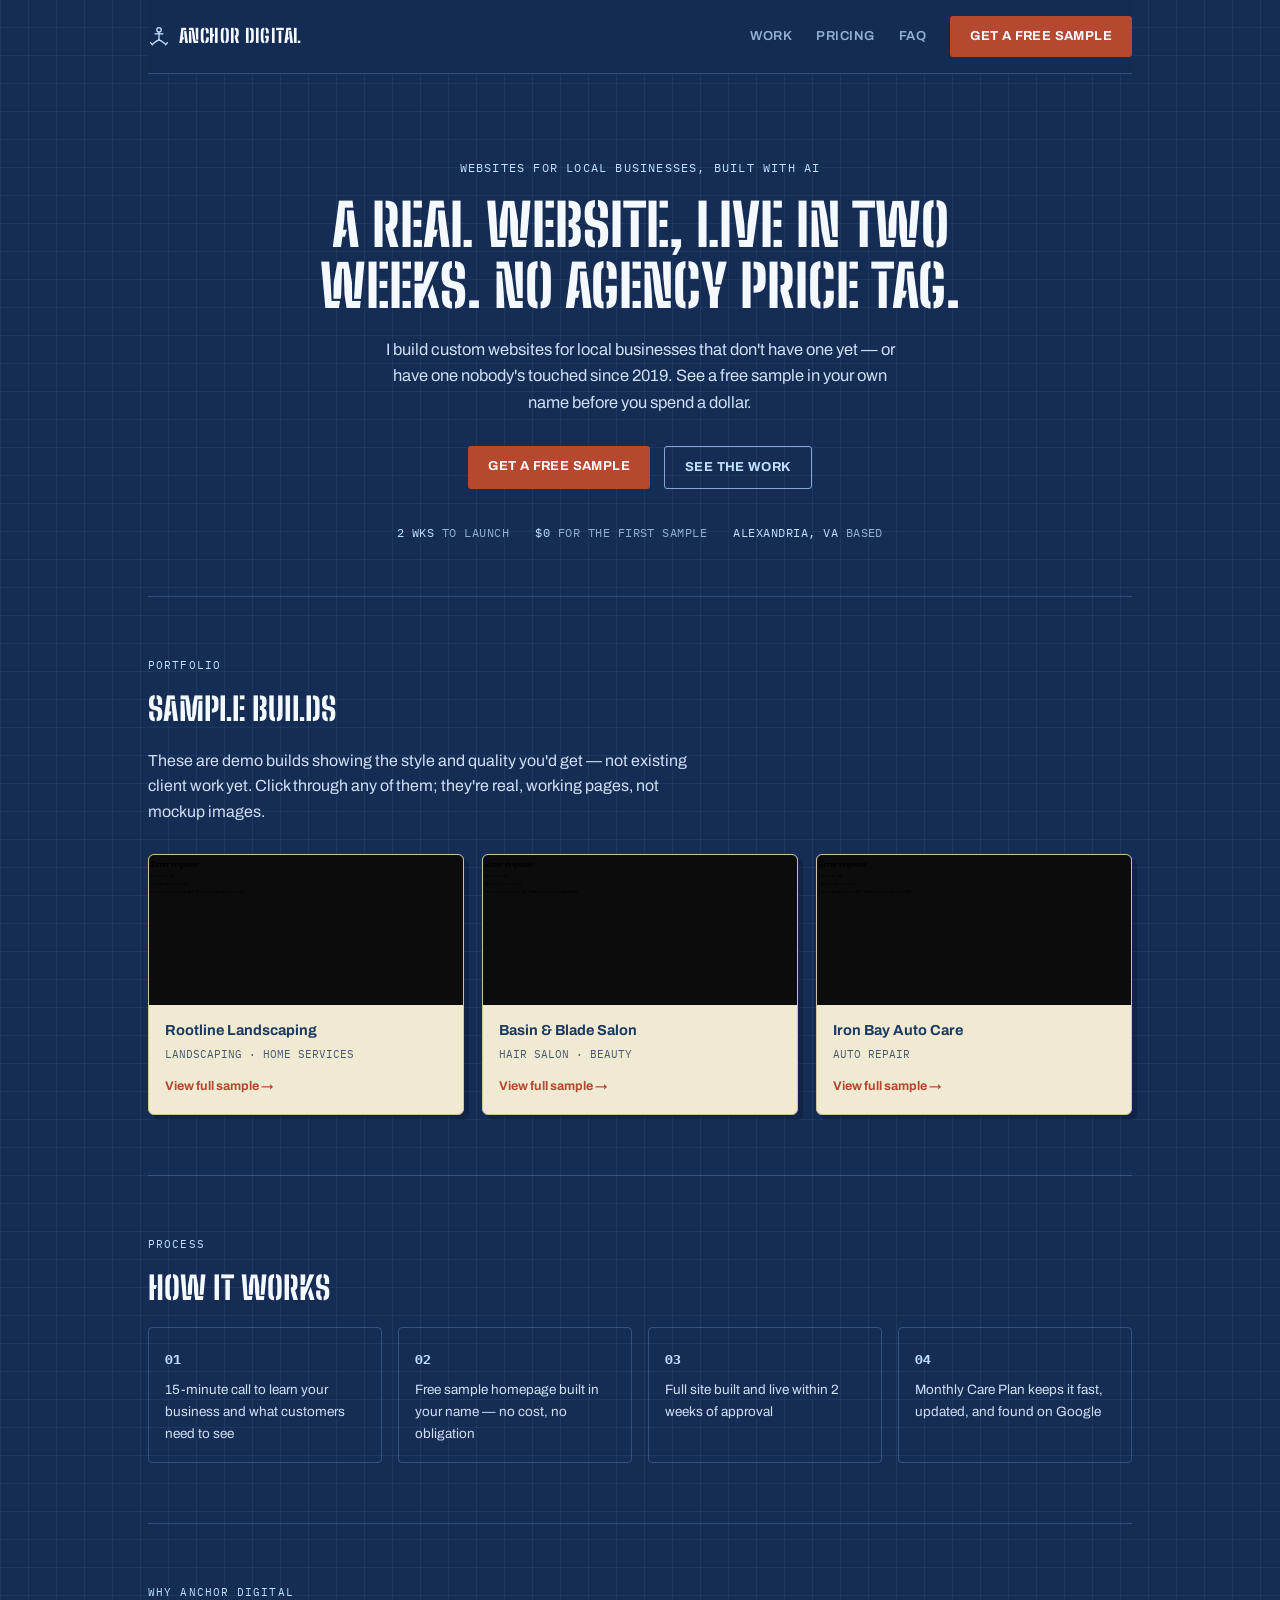
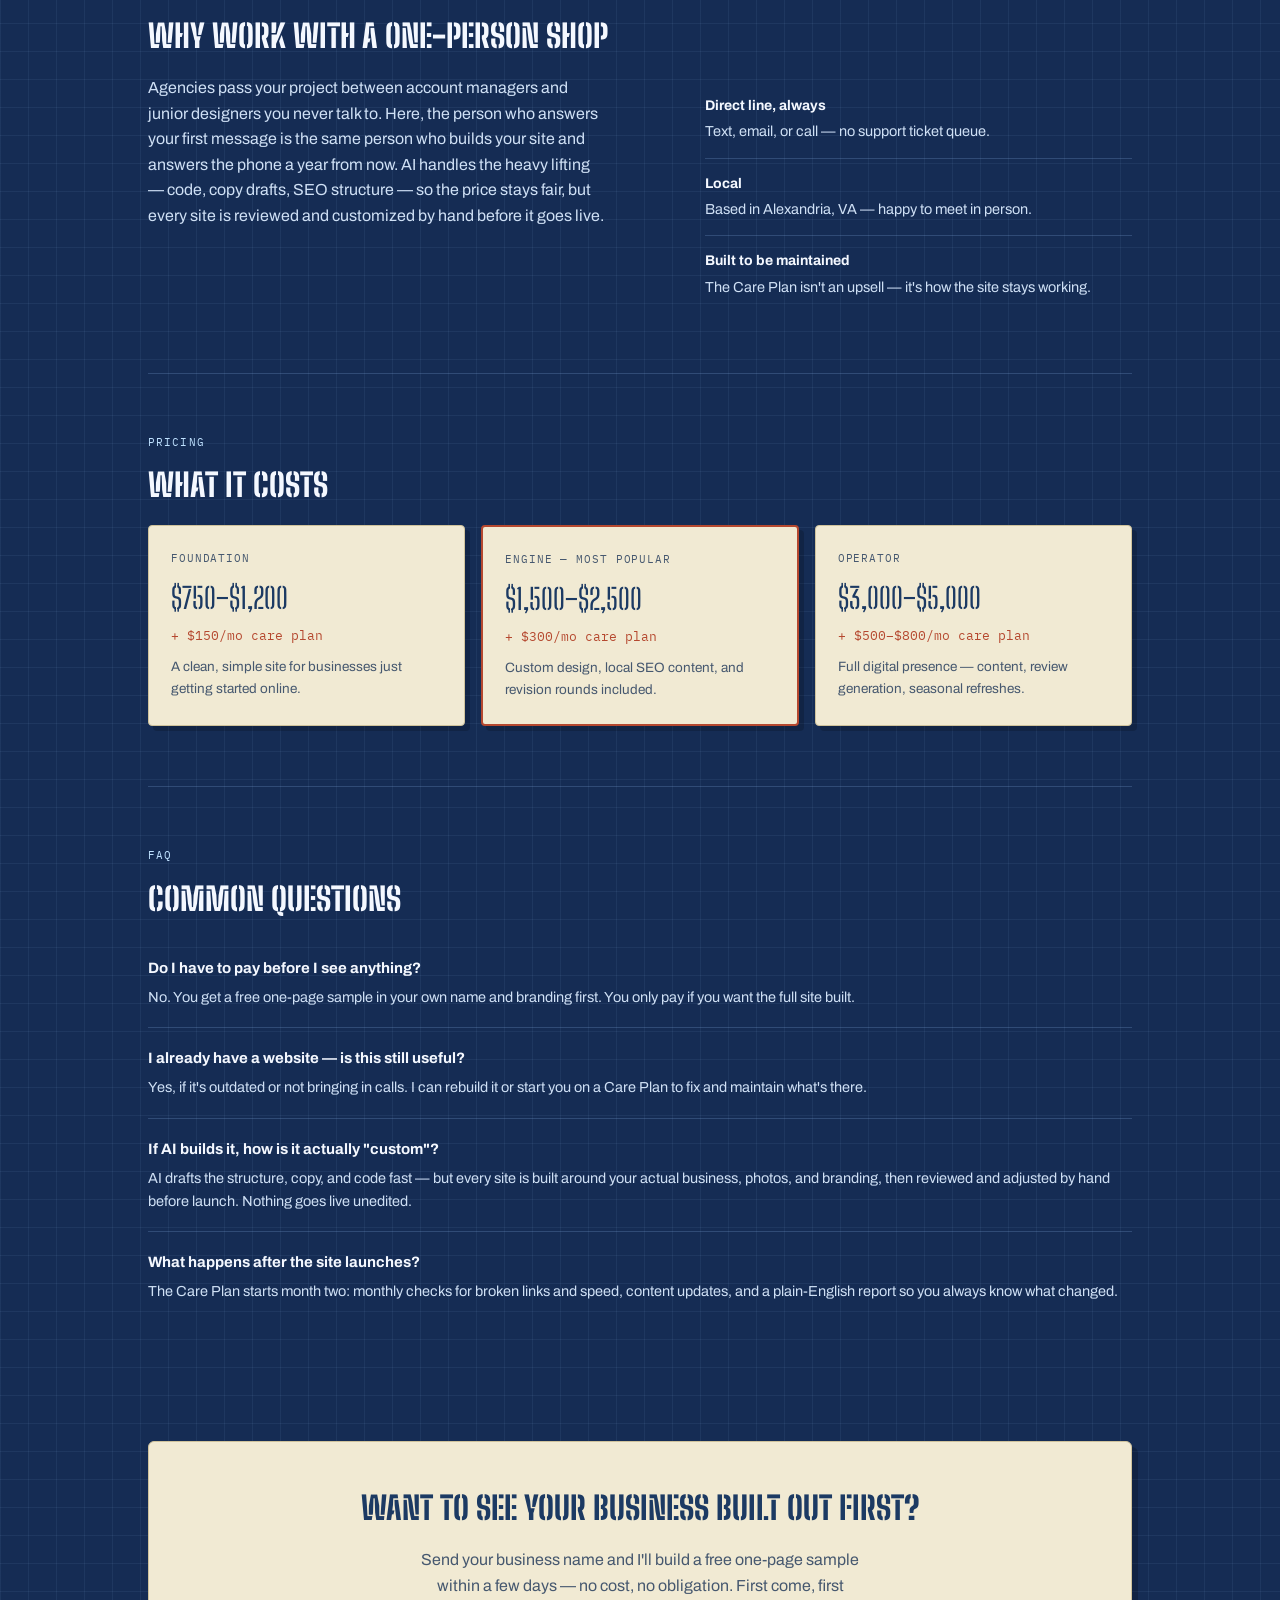
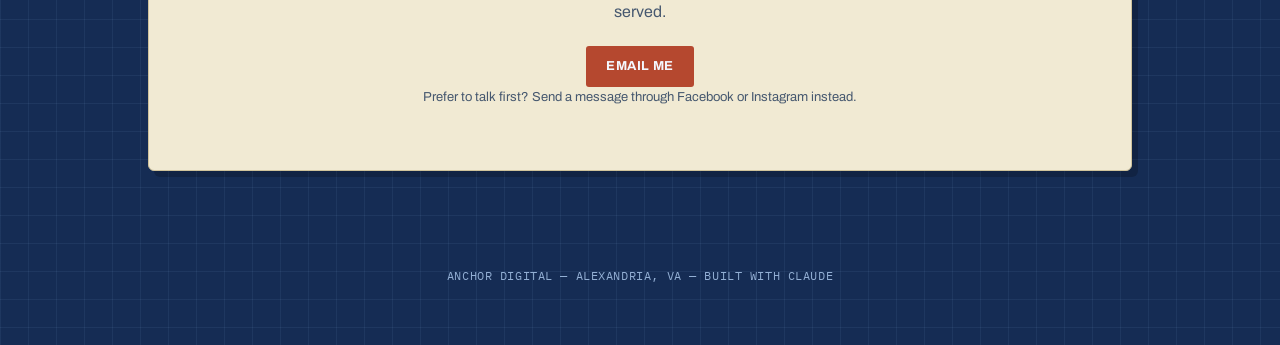
==== index.html @ a535dc64 "Add initial index.html for Anchor Digital website" ====
<!DOCTYPE html>
<html lang="en">
<head>
<meta charset="UTF-8">
<meta name="viewport" content="width=device-width, initial-scale=1.0">
<title>Anchor Digital — Websites for Local Businesses, Live in Two Weeks</title>
<meta name="description" content="Anchor Digital builds custom, AI-assisted websites for local businesses in Alexandria, VA — live in two weeks, backed by a monthly care plan. Free sample built before you spend a dollar.">
<meta property="og:title" content="Anchor Digital — Websites for Local Businesses">
<meta property="og:description" content="A real website, live in two weeks. Free sample built in your name before you spend a dollar.">
<meta property="og:type" content="website">
<link rel="icon" href="data:image/svg+xml,%3Csvg xmlns='http://www.w3.org/2000/svg' viewBox='0 0 100 100'%3E%3Crect width='100' height='100' fill='%23152C54'/%3E%3Ccircle cx='50' cy='22' r='10' fill='none' stroke='%23BFE1FF' stroke-width='6'/%3E%3Cline x1='30' y1='40' x2='70' y2='40' stroke='%23BFE1FF' stroke-width='6'/%3E%3Cline x1='50' y1='28' x2='50' y2='68' stroke='%23BFE1FF' stroke-width='6'/%3E%3Cpath d='M50,68 Q25,80 20,90 M20,90 L12,80' fill='none' stroke='%23BFE1FF' stroke-width='6' stroke-linecap='round'/%3E%3Cpath d='M50,68 Q75,80 80,90 M80,90 L88,80' fill='none' stroke='%23BFE1FF' stroke-width='6' stroke-linecap='round'/%3E%3C/svg%3E">
<link rel="preconnect" href="https://fonts.googleapis.com">
<link href="https://fonts.googleapis.com/css2?family=Archivo:wght@400;500;600;700;800&family=Big+Shoulders+Stencil:wght@700;800;900&family=IBM+Plex+Mono:wght@400;500;600&display=swap" rel="stylesheet">
<style>
  :root{
    --blue-deep:#152C54; --blue-mid:#1E3F72; --cyan-line:#7FA8D9; --cyan-bright:#BFE1FF;
    --ink-onblue:#CFE0F5; --ink-onblue-dim:#93AFD4;
    --paper:#F1EAD3; --paper-edge:#CFC29B; --ink:#1C3A63; --ink-dim:#46586F; --stamp:#B5482F;
  }
  *{margin:0;padding:0;box-sizing:border-box;}
  html{scroll-behavior:smooth;}
  body{
    background:var(--blue-deep);
    background-image:linear-gradient(0deg,rgba(127,168,217,.09) 1px,transparent 1px),linear-gradient(90deg,rgba(127,168,217,.09) 1px,transparent 1px);
    background-size:28px 28px;
    color:var(--ink-onblue); font-family:'Archivo',sans-serif; line-height:1.6; -webkit-font-smoothing:antialiased;
  }
  .wrap{max-width:1040px;margin:0 auto;padding:0 28px;}
  .mono{font-family:'IBM Plex Mono',monospace;}
  a{color:inherit;}
  :focus-visible{outline:2px solid var(--cyan-bright);outline-offset:3px;}
  @media (prefers-reduced-motion: reduce){*{animation:none !important;transition:none !important;}}

  [data-reveal]{opacity:0;transform:translateY(14px);transition:opacity .5s ease, transform .5s ease;}
  [data-reveal].is-visible{opacity:1;transform:translateY(0);}
  @media (prefers-reduced-motion: reduce){[data-reveal]{opacity:1;transform:none;}}

  header{
    position:sticky;top:0;z-index:10;
    background:rgba(21,44,84,0.92);backdrop-filter:blur(6px);
    border-bottom:1px solid rgba(127,168,217,.3);
  }
  .nav-row{display:flex;justify-content:space-between;align-items:center;padding:16px 0;}
  .brand{display:flex;align-items:center;gap:9px;}
  .brand svg{width:22px;height:22px;flex-shrink:0;}
  .logo{font-family:'Big Shoulders Stencil',sans-serif;font-weight:800;font-size:19px;text-transform:uppercase;letter-spacing:.02em;color:#F4F8FF;}
  nav{display:flex;align-items:center;}
  nav a{margin-left:24px;font-size:13px;font-weight:600;text-decoration:none;color:var(--ink-onblue-dim);text-transform:uppercase;letter-spacing:.04em;}
  .btn{
    background:var(--stamp);color:#F4F8FF;padding:10px 20px;border-radius:3px;font-weight:700;
    font-size:13px;text-decoration:none;display:inline-block;text-transform:uppercase;letter-spacing:.03em;
    border:none;cursor:pointer;
  }
  .btn.ghost{background:transparent;border:1px solid var(--cyan-line);color:var(--cyan-bright);}

  .hero{padding:84px 0 54px;text-align:center;}
  .eyebrow{font-family:'IBM Plex Mono',monospace;font-size:12px;letter-spacing:.1em;text-transform:uppercase;color:var(--cyan-bright);margin-bottom:18px;}
  h1{
    font-family:'Big Shoulders Stencil',sans-serif;font-weight:800;font-size:58px;line-height:1.05;
    text-transform:uppercase;color:#F4F8FF;max-width:760px;margin:0 auto;
  }
  .hero p{margin:20px auto 0;max-width:520px;font-size:16.5px;color:var(--ink-onblue);}
  .hero-ctas{margin-top:30px;display:flex;gap:14px;justify-content:center;flex-wrap:wrap;}
  .hero-trust{margin-top:34px;display:flex;gap:26px;justify-content:center;flex-wrap:wrap;font-family:'IBM Plex Mono',monospace;font-size:12px;color:var(--ink-onblue-dim);text-transform:uppercase;letter-spacing:.04em;}
  .hero-trust span{color:var(--cyan-bright);}

  section{padding:60px 0;border-top:1px solid rgba(127,168,217,.25);}
  .section-label{font-family:'IBM Plex Mono',monospace;font-size:11px;letter-spacing:.1em;text-transform:uppercase;color:var(--cyan-bright);margin-bottom:8px;}
  h2{font-family:'Big Shoulders Stencil',sans-serif;font-weight:800;font-size:32px;text-transform:uppercase;color:#F4F8FF;margin-bottom:14px;}
  .section-intro{max-width:560px;margin-bottom:30px;}

  /* PORTFOLIO — live iframe previews */
  .portfolio-grid{display:grid;grid-template-columns:repeat(3,1fr);gap:18px;}
  .port-card{
    background:var(--paper);border:1px solid var(--paper-edge);border-radius:6px;
    overflow:hidden;box-shadow:5px 5px 0 rgba(0,0,0,.18);
    transition:transform .15s ease;
  }
  .port-card:hover{transform:translate(-2px,-2px);}
  .port-frame{position:relative;height:150px;overflow:hidden;background:#0c0c0c;}
  .port-frame iframe{
    position:absolute;top:0;left:0;width:1280px;height:960px;
    border:none;transform:scale(.234);transform-origin:top left;
    pointer-events:none;
  }
  .port-info{padding:14px 16px 16px;}
  .port-info .name{font-weight:700;font-size:14.5px;color:var(--ink);}
  .port-info .type{font-family:'IBM Plex Mono',monospace;font-size:10.5px;color:var(--ink-dim);text-transform:uppercase;margin-top:3px;margin-bottom:10px;}
  .port-info .view-link{font-size:12.5px;font-weight:700;color:var(--stamp);text-decoration:none;display:inline-flex;align-items:center;gap:4px;}
  .port-info .view-link:hover{text-decoration:underline;}

  /* HOW IT WORKS */
  .workflow{margin:0;padding:0;list-style:none;display:grid;grid-template-columns:repeat(4,1fr);gap:16px;}
  .workflow li{border:1px solid rgba(127,168,217,.3);border-radius:4px;padding:18px 16px;}
  .step-tag{font-family:'IBM Plex Mono',monospace;color:var(--cyan-bright);font-weight:700;font-size:13px;}
  .workflow li p{margin-top:8px;font-size:13.5px;color:var(--ink-onblue);}

  /* WHY / TRUST */
  .why-grid{display:grid;grid-template-columns:1.1fr .9fr;gap:36px;align-items:start;}
  .why-grid p{max-width:460px;}
  .why-list{list-style:none;padding:0;margin-top:6px;}
  .why-list li{
    padding:14px 0;border-bottom:1px solid rgba(127,168,217,.25);font-size:14.5px;
  }
  .why-list li:last-child{border-bottom:none;}
  .why-list strong{display:block;color:#F4F8FF;margin-bottom:3px;font-size:14px;}

  /* PRICING */
  .pricing-grid{display:grid;grid-template-columns:repeat(3,1fr);gap:16px;}
  .price-card{background:var(--paper);color:var(--ink);border:1px solid var(--paper-edge);border-radius:4px;padding:24px 22px;box-shadow:5px 5px 0 rgba(0,0,0,.18);}
  .price-card.hi{border:2px solid var(--stamp);}
  .price-tier{font-family:'IBM Plex Mono',monospace;font-size:11px;letter-spacing:.08em;text-transform:uppercase;color:var(--ink-dim);margin-bottom:8px;}
  .price-amt{font-family:'Big Shoulders Stencil',sans-serif;font-size:29px;color:var(--ink);}
  .price-care{font-family:'IBM Plex Mono',monospace;font-size:13px;color:var(--stamp);margin-top:4px;}
  .price-card p{color:var(--ink-dim);font-size:13.5px;margin-top:10px;}

  /* FAQ */
  .faq-item{border-bottom:1px solid rgba(127,168,217,.25);padding:18px 0;}
  .faq-item:last-child{border-bottom:none;}
  .faq-q{font-weight:700;color:#F4F8FF;font-size:15px;margin-bottom:6px;}
  .faq-a{font-size:14.5px;color:var(--ink-onblue);}

  /* CONTACT */
  .contact-box{
    background:var(--paper);color:var(--ink);border:1px solid var(--paper-edge);border-radius:6px;
    padding:40px 36px;box-shadow:6px 6px 0 rgba(0,0,0,.2);text-align:center;
  }
  .contact-box h2{color:var(--ink);}
  .contact-box p{color:var(--ink-dim);max-width:440px;margin:0 auto 22px;}
  .contact-box .btn{background:var(--stamp);}
  .contact-alt{margin-top:14px;font-size:13px;}

  footer{padding:36px 0 60px;text-align:center;}
  footer p{font-size:11.5px;color:var(--ink-onblue-dim);font-family:'IBM Plex Mono',monospace;letter-spacing:.05em;}

  @media(max-width:800px){
    h1{font-size:38px;}
    .portfolio-grid,.pricing-grid,.why-grid{grid-template-columns:1fr;}
    .workflow{grid-template-columns:1fr 1fr;}
    nav a:not(.btn){display:none;}
    .port-frame{height:190px;}
    .port-frame iframe{transform:scale(.31);}
  }
</style>
</head>
<body>
<div class="wrap">
  <header>
    <div class="nav-row">
      <div class="brand">
        <svg viewBox="0 0 100 100" aria-hidden="true"><circle cx="50" cy="22" r="10" fill="none" stroke="#BFE1FF" stroke-width="6"/><line x1="30" y1="40" x2="70" y2="40" stroke="#BFE1FF" stroke-width="6"/><line x1="50" y1="28" x2="50" y2="68" stroke="#BFE1FF" stroke-width="6"/><path d="M50,68 Q25,80 20,90 M20,90 L12,80" fill="none" stroke="#BFE1FF" stroke-width="6" stroke-linecap="round"/><path d="M50,68 Q75,80 80,90 M80,90 L88,80" fill="none" stroke="#BFE1FF" stroke-width="6" stroke-linecap="round"/></svg>
        <div class="logo">Anchor Digital</div>
      </div>
      <nav>
        <a href="#work">Work</a>
        <a href="#pricing">Pricing</a>
        <a href="#faq">FAQ</a>
        <a href="#contact" class="btn">Get a Free Sample</a>
      </nav>
    </div>
  </header>

  <section class="hero" style="border-top:none;">
    <div class="eyebrow">Websites for local businesses, built with AI</div>
    <h1>A real website, live in two weeks. No agency price tag.</h1>
    <p>I build custom websites for local businesses that don't have one yet — or have one nobody's touched since 2019. See a free sample in your own name before you spend a dollar.</p>
    <div class="hero-ctas">
      <a href="#contact" class="btn">Get a Free Sample</a>
      <a href="#work" class="btn ghost">See the Work</a>
    </div>
    <div class="hero-trust">
      <div><span>2 wks</span> to launch</div>
      <div><span>$0</span> for the first sample</div>
      <div><span>Alexandria, VA</span> based</div>
    </div>
  </section>

  <section id="work" data-reveal>
    <div class="section-label">Portfolio</div>
    <h2>Sample builds</h2>
    <p class="section-intro">These are demo builds showing the style and quality you'd get — not existing client work yet. Click through any of them; they're real, working pages, not mockup images.</p>
    <div class="portfolio-grid">
      <div class="port-card">
        <div class="port-frame"><iframe src="samples/rootline-landscaping.html" title="Rootline Landscaping preview" tabindex="-1"></iframe></div>
        <div class="port-info">
          <div class="name">Rootline Landscaping</div>
          <div class="type">Landscaping · Home services</div>
          <a class="view-link" href="samples/rootline-landscaping.html">View full sample →</a>
        </div>
      </div>
      <div class="port-card">
        <div class="port-frame"><iframe src="samples/basin-and-blade-salon.html" title="Basin & Blade Salon preview" tabindex="-1"></iframe></div>
        <div class="port-info">
          <div class="name">Basin &amp; Blade Salon</div>
          <div class="type">Hair salon · Beauty</div>
          <a class="view-link" href="samples/basin-and-blade-salon.html">View full sample →</a>
        </div>
      </div>
      <div class="port-card">
        <div class="port-frame"><iframe src="samples/iron-bay-auto.html" title="Iron Bay Auto Care preview" tabindex="-1"></iframe></div>
        <div class="port-info">
          <div class="name">Iron Bay Auto Care</div>
          <div class="type">Auto repair</div>
          <a class="view-link" href="samples/iron-bay-auto.html">View full sample →</a>
        </div>
      </div>
    </div>
  </section>

  <section data-reveal>
    <div class="section-label">Process</div>
    <h2>How it works</h2>
    <ul class="workflow">
      <li><span class="step-tag">01</span><p>15-minute call to learn your business and what customers need to see</p></li>
      <li><span class="step-tag">02</span><p>Free sample homepage built in your name — no cost, no obligation</p></li>
      <li><span class="step-tag">03</span><p>Full site built and live within 2 weeks of approval</p></li>
      <li><span class="step-tag">04</span><p>Monthly Care Plan keeps it fast, updated, and found on Google</p></li>
    </ul>
  </section>

  <section data-reveal>
    <div class="section-label">Why Anchor Digital</div>
    <h2>Why work with a one-person shop</h2>
    <div class="why-grid">
      <p>Agencies pass your project between account managers and junior designers you never talk to. Here, the person who answers your first message is the same person who builds your site and answers the phone a year from now. AI handles the heavy lifting — code, copy drafts, SEO structure — so the price stays fair, but every site is reviewed and customized by hand before it goes live.</p>
      <ul class="why-list">
        <li><strong>Direct line, always</strong>Text, email, or call — no support ticket queue.</li>
        <li><strong>Local</strong>Based in Alexandria, VA — happy to meet in person.</li>
        <li><strong>Built to be maintained</strong>The Care Plan isn't an upsell — it's how the site stays working.</li>
      </ul>
    </div>
  </section>

  <section id="pricing" data-reveal>
    <div class="section-label">Pricing</div>
    <h2>What it costs</h2>
    <div class="pricing-grid">
      <div class="price-card">
        <div class="price-tier">Foundation</div>
        <div class="price-amt">$750–$1,200</div>
        <div class="price-care">+ $150/mo care plan</div>
        <p>A clean, simple site for businesses just getting started online.</p>
      </div>
      <div class="price-card hi">
        <div class="price-tier">Engine — most popular</div>
        <div class="price-amt">$1,500–$2,500</div>
        <div class="price-care">+ $300/mo care plan</div>
        <p>Custom design, local SEO content, and revision rounds included.</p>
      </div>
      <div class="price-card">
        <div class="price-tier">Operator</div>
        <div class="price-amt">$3,000–$5,000</div>
        <div class="price-care">+ $500–$800/mo care plan</div>
        <p>Full digital presence — content, review generation, seasonal refreshes.</p>
      </div>
    </div>
  </section>

  <section id="faq" data-reveal>
    <div class="section-label">FAQ</div>
    <h2>Common questions</h2>
    <div class="faq-item">
      <div class="faq-q">Do I have to pay before I see anything?</div>
      <div class="faq-a">No. You get a free one-page sample in your own name and branding first. You only pay if you want the full site built.</div>
    </div>
    <div class="faq-item">
      <div class="faq-q">I already have a website — is this still useful?</div>
      <div class="faq-a">Yes, if it's outdated or not bringing in calls. I can rebuild it or start you on a Care Plan to fix and maintain what's there.</div>
    </div>
    <div class="faq-item">
      <div class="faq-q">If AI builds it, how is it actually "custom"?</div>
      <div class="faq-a">AI drafts the structure, copy, and code fast — but every site is built around your actual business, photos, and branding, then reviewed and adjusted by hand before launch. Nothing goes live unedited.</div>
    </div>
    <div class="faq-item">
      <div class="faq-q">What happens after the site launches?</div>
      <div class="faq-a">The Care Plan starts month two: monthly checks for broken links and speed, content updates, and a plain-English report so you always know what changed.</div>
    </div>
  </section>

  <section id="contact" style="border-top:none;" data-reveal>
    <div class="contact-box">
      <h2>Want to see your business built out first?</h2>
      <p>Send your business name and I'll build a free one-page sample within a few days — no cost, no obligation. First come, first served.</p>
      <a href="mailto:davidalancole@outlook.com?subject=Free%20Sample%20Request%20-%20Anchor%20Digital" class="btn">Email Me</a>
      <p class="contact-alt">Prefer to talk first? Send a message through Facebook or Instagram instead.</p>
    </div>
  </section>

  <footer>
    <p>ANCHOR DIGITAL — ALEXANDRIA, VA — BUILT WITH CLAUDE</p>
  </footer>
</div>

<script>
  if (!window.matchMedia('(prefers-reduced-motion: reduce)').matches && 'IntersectionObserver' in window) {
    var els = document.querySelectorAll('[data-reveal]');
    var obs = new IntersectionObserver(function(entries){
      entries.forEach(function(entry){
        if (entry.isIntersecting) {
          entry.target.classList.add('is-visible');
          obs.unobserve(entry.target);
        }
      });
    }, {threshold: 0.12});
    els.forEach(function(el){ obs.observe(el); });
  } else {
    document.querySelectorAll('[data-reveal]').forEach(function(el){ el.classList.add('is-visible'); });
  }
</script>
</body>
</html>
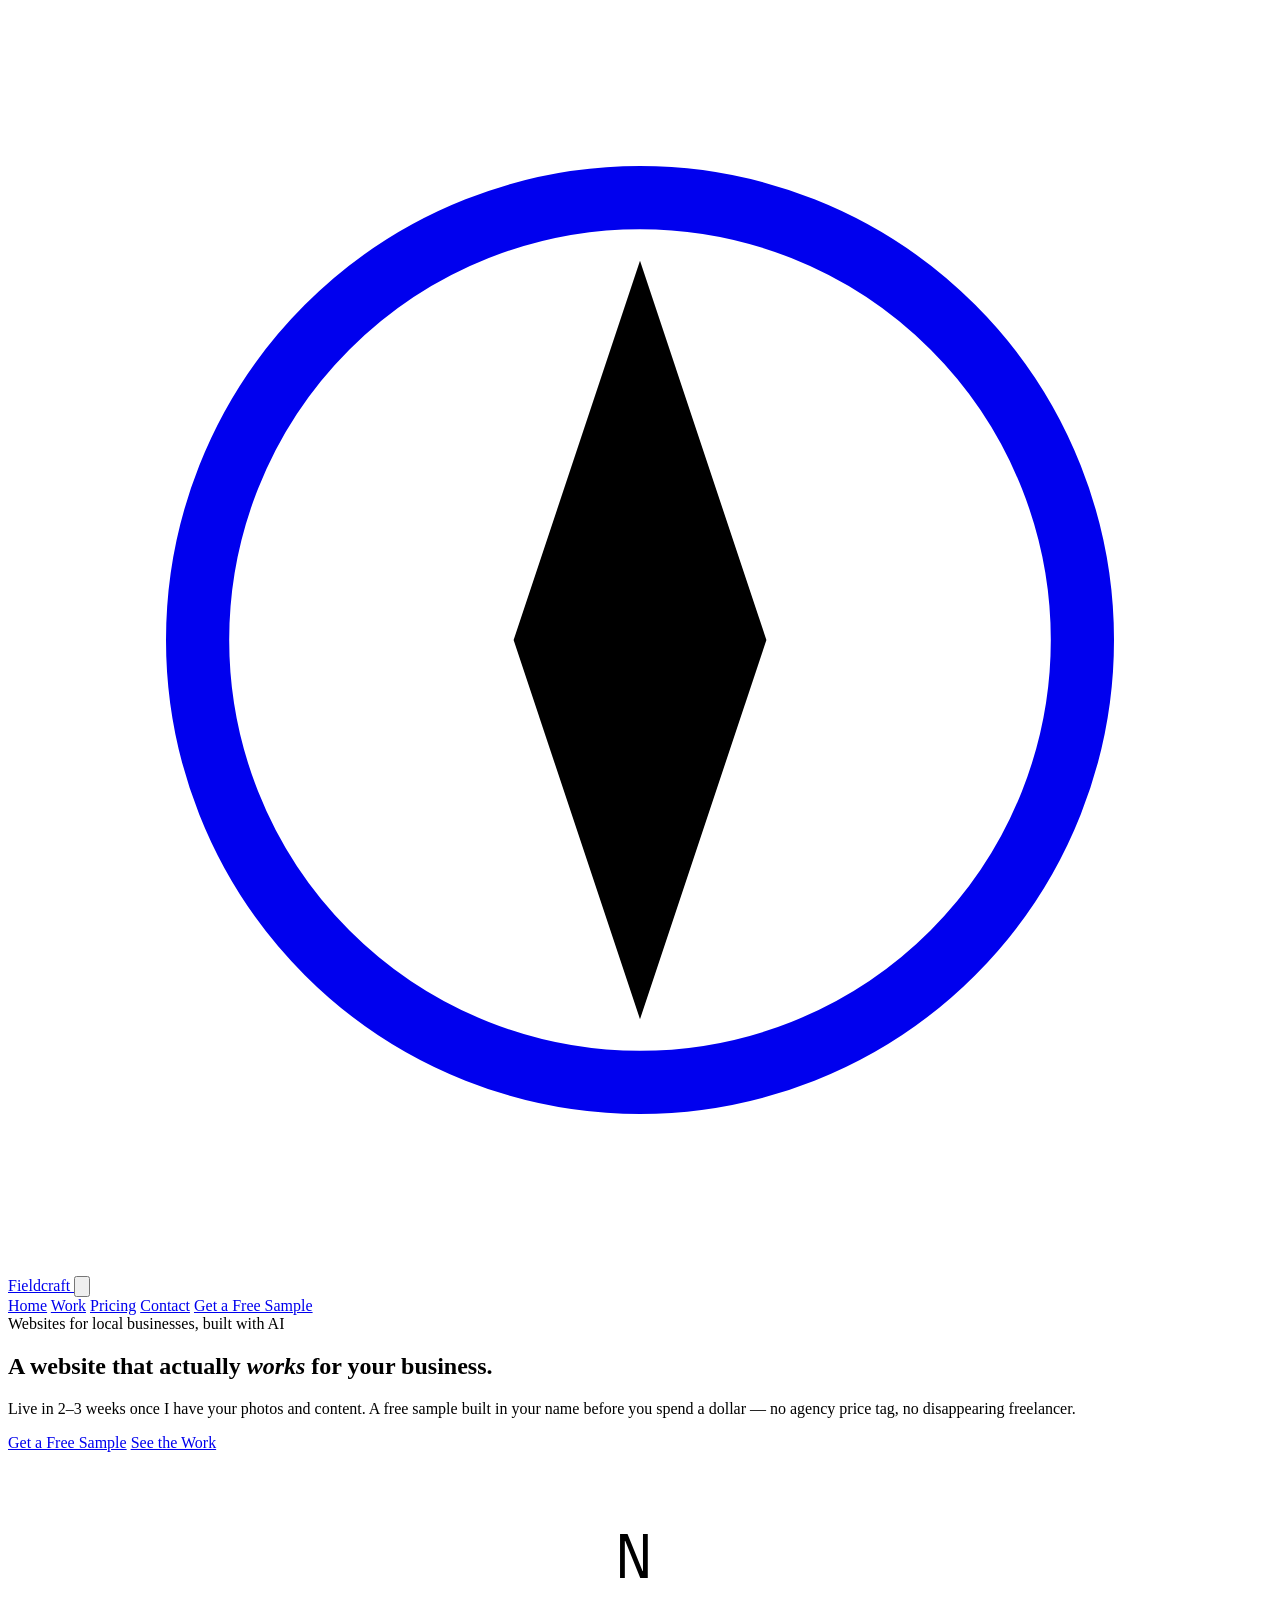
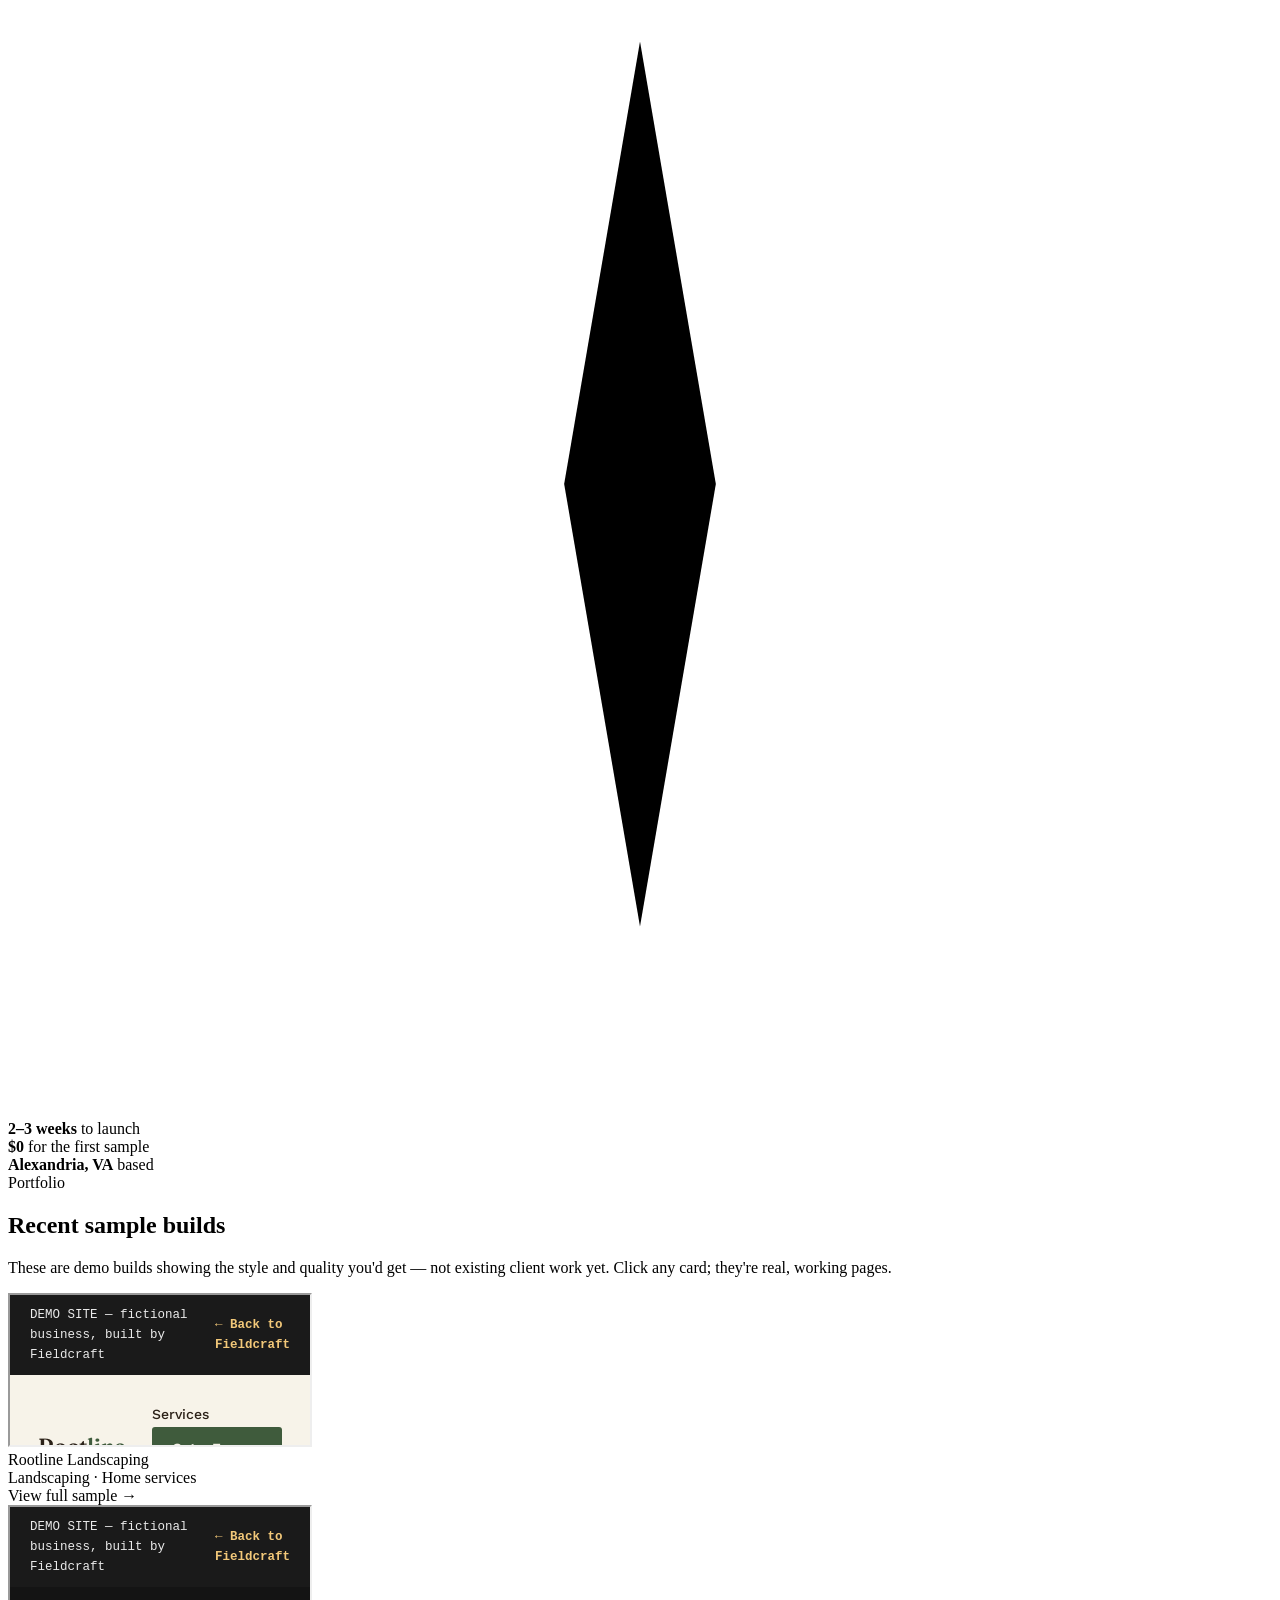
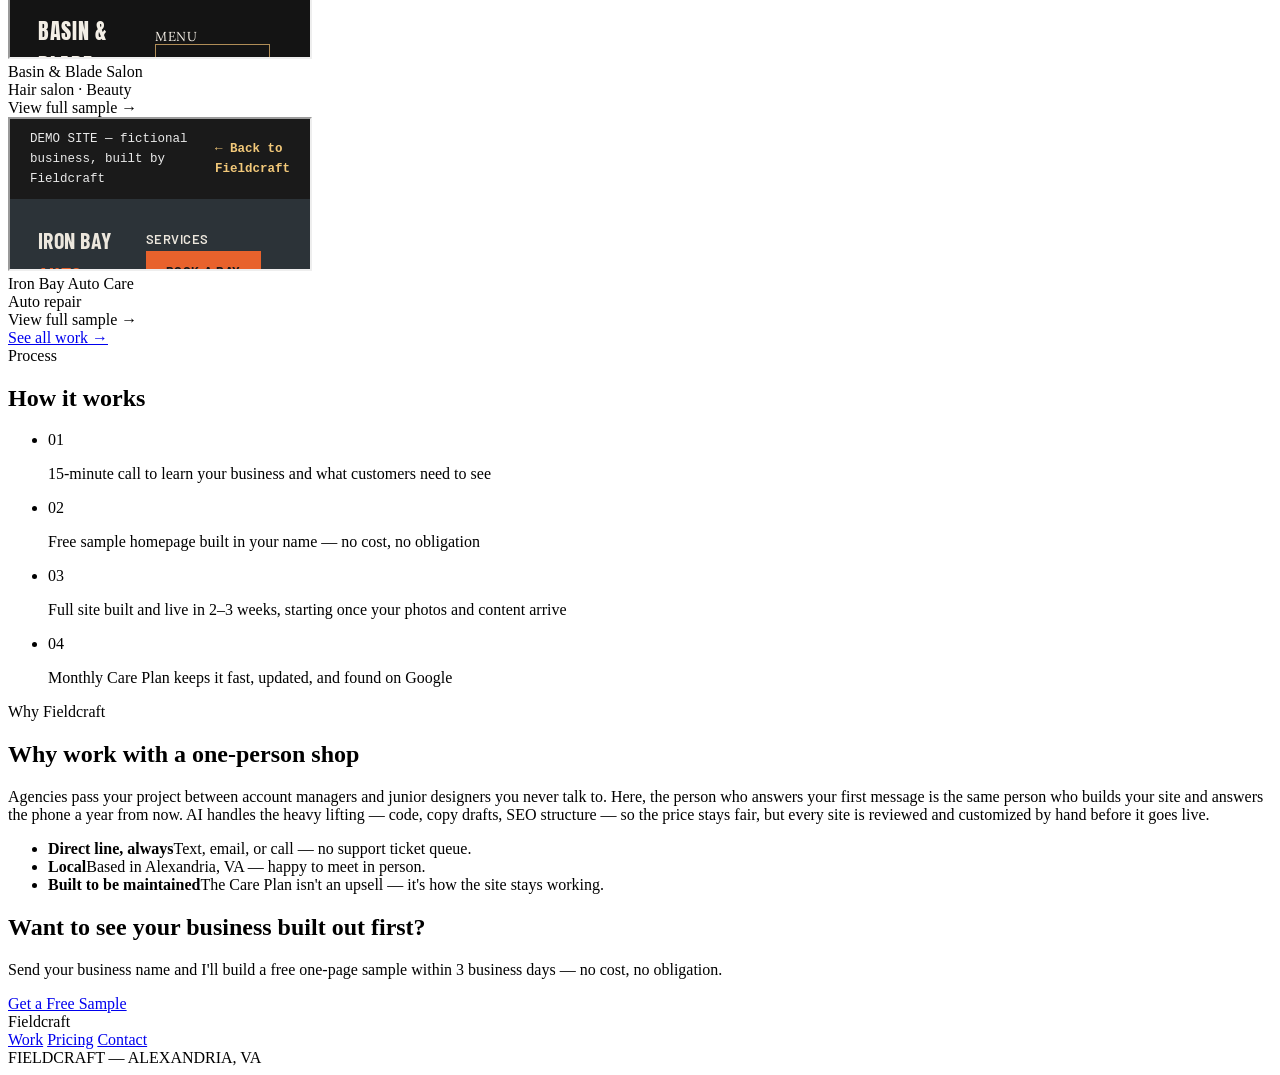
==== commit 79903952: "Add files via upload" ====
--- a/index.html
+++ b/index.html
@@ -3,309 +3,152 @@
 <head>
 <meta charset="UTF-8">
 <meta name="viewport" content="width=device-width, initial-scale=1.0">
-<title>Anchor Digital — Websites for Local Businesses, Live in Two Weeks</title>
-<meta name="description" content="Anchor Digital builds custom, AI-assisted websites for local businesses in Alexandria, VA — live in two weeks, backed by a monthly care plan. Free sample built before you spend a dollar.">
-<meta property="og:title" content="Anchor Digital — Websites for Local Businesses">
-<meta property="og:description" content="A real website, live in two weeks. Free sample built in your name before you spend a dollar.">
+<title>Fieldcraft — Websites for Local Businesses, Built with AI</title>
+<meta name="description" content="Fieldcraft builds custom, AI-assisted websites for local businesses in Alexandria, VA — live in 2–3 weeks, backed by a monthly care plan. Free sample built before you spend a dollar.">
+<meta property="og:title" content="Fieldcraft — Websites for Local Businesses">
+<meta property="og:description" content="A real website, live in 2–3 weeks. Free sample built in your name before you spend a dollar.">
 <meta property="og:type" content="website">
-<link rel="icon" href="data:image/svg+xml,%3Csvg xmlns='http://www.w3.org/2000/svg' viewBox='0 0 100 100'%3E%3Crect width='100' height='100' fill='%23152C54'/%3E%3Ccircle cx='50' cy='22' r='10' fill='none' stroke='%23BFE1FF' stroke-width='6'/%3E%3Cline x1='30' y1='40' x2='70' y2='40' stroke='%23BFE1FF' stroke-width='6'/%3E%3Cline x1='50' y1='28' x2='50' y2='68' stroke='%23BFE1FF' stroke-width='6'/%3E%3Cpath d='M50,68 Q25,80 20,90 M20,90 L12,80' fill='none' stroke='%23BFE1FF' stroke-width='6' stroke-linecap='round'/%3E%3Cpath d='M50,68 Q75,80 80,90 M80,90 L88,80' fill='none' stroke='%23BFE1FF' stroke-width='6' stroke-linecap='round'/%3E%3C/svg%3E">
+<meta property="og:image" content="og-image.png">
+<link rel="icon" href="data:image/svg+xml,%3Csvg xmlns='http://www.w3.org/2000/svg' viewBox='0 0 40 40'%3E%3Crect width='40' height='40' fill='%2320261C'/%3E%3Ccircle cx='20' cy='20' r='14' fill='none' stroke='%23F7F3E7' stroke-width='2'/%3E%3Cpath d='M20 8 L24 20 L20 32 L16 20 Z' fill='%23A5672E'/%3E%3C/svg%3E">
 <link rel="preconnect" href="https://fonts.googleapis.com">
-<link href="https://fonts.googleapis.com/css2?family=Archivo:wght@400;500;600;700;800&family=Big+Shoulders+Stencil:wght@700;800;900&family=IBM+Plex+Mono:wght@400;500;600&display=swap" rel="stylesheet">
-<style>
-  :root{
-    --blue-deep:#152C54; --blue-mid:#1E3F72; --cyan-line:#7FA8D9; --cyan-bright:#BFE1FF;
-    --ink-onblue:#CFE0F5; --ink-onblue-dim:#93AFD4;
-    --paper:#F1EAD3; --paper-edge:#CFC29B; --ink:#1C3A63; --ink-dim:#46586F; --stamp:#B5482F;
-  }
-  *{margin:0;padding:0;box-sizing:border-box;}
-  html{scroll-behavior:smooth;}
-  body{
-    background:var(--blue-deep);
-    background-image:linear-gradient(0deg,rgba(127,168,217,.09) 1px,transparent 1px),linear-gradient(90deg,rgba(127,168,217,.09) 1px,transparent 1px);
-    background-size:28px 28px;
-    color:var(--ink-onblue); font-family:'Archivo',sans-serif; line-height:1.6; -webkit-font-smoothing:antialiased;
-  }
-  .wrap{max-width:1040px;margin:0 auto;padding:0 28px;}
-  .mono{font-family:'IBM Plex Mono',monospace;}
-  a{color:inherit;}
-  :focus-visible{outline:2px solid var(--cyan-bright);outline-offset:3px;}
-  @media (prefers-reduced-motion: reduce){*{animation:none !important;transition:none !important;}}
-
-  [data-reveal]{opacity:0;transform:translateY(14px);transition:opacity .5s ease, transform .5s ease;}
-  [data-reveal].is-visible{opacity:1;transform:translateY(0);}
-  @media (prefers-reduced-motion: reduce){[data-reveal]{opacity:1;transform:none;}}
-
-  header{
-    position:sticky;top:0;z-index:10;
-    background:rgba(21,44,84,0.92);backdrop-filter:blur(6px);
-    border-bottom:1px solid rgba(127,168,217,.3);
-  }
-  .nav-row{display:flex;justify-content:space-between;align-items:center;padding:16px 0;}
-  .brand{display:flex;align-items:center;gap:9px;}
-  .brand svg{width:22px;height:22px;flex-shrink:0;}
-  .logo{font-family:'Big Shoulders Stencil',sans-serif;font-weight:800;font-size:19px;text-transform:uppercase;letter-spacing:.02em;color:#F4F8FF;}
-  nav{display:flex;align-items:center;}
-  nav a{margin-left:24px;font-size:13px;font-weight:600;text-decoration:none;color:var(--ink-onblue-dim);text-transform:uppercase;letter-spacing:.04em;}
-  .btn{
-    background:var(--stamp);color:#F4F8FF;padding:10px 20px;border-radius:3px;font-weight:700;
-    font-size:13px;text-decoration:none;display:inline-block;text-transform:uppercase;letter-spacing:.03em;
-    border:none;cursor:pointer;
-  }
-  .btn.ghost{background:transparent;border:1px solid var(--cyan-line);color:var(--cyan-bright);}
-
-  .hero{padding:84px 0 54px;text-align:center;}
-  .eyebrow{font-family:'IBM Plex Mono',monospace;font-size:12px;letter-spacing:.1em;text-transform:uppercase;color:var(--cyan-bright);margin-bottom:18px;}
-  h1{
-    font-family:'Big Shoulders Stencil',sans-serif;font-weight:800;font-size:58px;line-height:1.05;
-    text-transform:uppercase;color:#F4F8FF;max-width:760px;margin:0 auto;
-  }
-  .hero p{margin:20px auto 0;max-width:520px;font-size:16.5px;color:var(--ink-onblue);}
-  .hero-ctas{margin-top:30px;display:flex;gap:14px;justify-content:center;flex-wrap:wrap;}
-  .hero-trust{margin-top:34px;display:flex;gap:26px;justify-content:center;flex-wrap:wrap;font-family:'IBM Plex Mono',monospace;font-size:12px;color:var(--ink-onblue-dim);text-transform:uppercase;letter-spacing:.04em;}
-  .hero-trust span{color:var(--cyan-bright);}
-
-  section{padding:60px 0;border-top:1px solid rgba(127,168,217,.25);}
-  .section-label{font-family:'IBM Plex Mono',monospace;font-size:11px;letter-spacing:.1em;text-transform:uppercase;color:var(--cyan-bright);margin-bottom:8px;}
-  h2{font-family:'Big Shoulders Stencil',sans-serif;font-weight:800;font-size:32px;text-transform:uppercase;color:#F4F8FF;margin-bottom:14px;}
-  .section-intro{max-width:560px;margin-bottom:30px;}
-
-  /* PORTFOLIO — live iframe previews */
-  .portfolio-grid{display:grid;grid-template-columns:repeat(3,1fr);gap:18px;}
-  .port-card{
-    background:var(--paper);border:1px solid var(--paper-edge);border-radius:6px;
-    overflow:hidden;box-shadow:5px 5px 0 rgba(0,0,0,.18);
-    transition:transform .15s ease;
-  }
-  .port-card:hover{transform:translate(-2px,-2px);}
-  .port-frame{position:relative;height:150px;overflow:hidden;background:#0c0c0c;}
-  .port-frame iframe{
-    position:absolute;top:0;left:0;width:1280px;height:960px;
-    border:none;transform:scale(.234);transform-origin:top left;
-    pointer-events:none;
-  }
-  .port-info{padding:14px 16px 16px;}
-  .port-info .name{font-weight:700;font-size:14.5px;color:var(--ink);}
-  .port-info .type{font-family:'IBM Plex Mono',monospace;font-size:10.5px;color:var(--ink-dim);text-transform:uppercase;margin-top:3px;margin-bottom:10px;}
-  .port-info .view-link{font-size:12.5px;font-weight:700;color:var(--stamp);text-decoration:none;display:inline-flex;align-items:center;gap:4px;}
-  .port-info .view-link:hover{text-decoration:underline;}
-
-  /* HOW IT WORKS */
-  .workflow{margin:0;padding:0;list-style:none;display:grid;grid-template-columns:repeat(4,1fr);gap:16px;}
-  .workflow li{border:1px solid rgba(127,168,217,.3);border-radius:4px;padding:18px 16px;}
-  .step-tag{font-family:'IBM Plex Mono',monospace;color:var(--cyan-bright);font-weight:700;font-size:13px;}
-  .workflow li p{margin-top:8px;font-size:13.5px;color:var(--ink-onblue);}
-
-  /* WHY / TRUST */
-  .why-grid{display:grid;grid-template-columns:1.1fr .9fr;gap:36px;align-items:start;}
-  .why-grid p{max-width:460px;}
-  .why-list{list-style:none;padding:0;margin-top:6px;}
-  .why-list li{
-    padding:14px 0;border-bottom:1px solid rgba(127,168,217,.25);font-size:14.5px;
-  }
-  .why-list li:last-child{border-bottom:none;}
-  .why-list strong{display:block;color:#F4F8FF;margin-bottom:3px;font-size:14px;}
-
-  /* PRICING */
-  .pricing-grid{display:grid;grid-template-columns:repeat(3,1fr);gap:16px;}
-  .price-card{background:var(--paper);color:var(--ink);border:1px solid var(--paper-edge);border-radius:4px;padding:24px 22px;box-shadow:5px 5px 0 rgba(0,0,0,.18);}
-  .price-card.hi{border:2px solid var(--stamp);}
-  .price-tier{font-family:'IBM Plex Mono',monospace;font-size:11px;letter-spacing:.08em;text-transform:uppercase;color:var(--ink-dim);margin-bottom:8px;}
-  .price-amt{font-family:'Big Shoulders Stencil',sans-serif;font-size:29px;color:var(--ink);}
-  .price-care{font-family:'IBM Plex Mono',monospace;font-size:13px;color:var(--stamp);margin-top:4px;}
-  .price-card p{color:var(--ink-dim);font-size:13.5px;margin-top:10px;}
-
-  /* FAQ */
-  .faq-item{border-bottom:1px solid rgba(127,168,217,.25);padding:18px 0;}
-  .faq-item:last-child{border-bottom:none;}
-  .faq-q{font-weight:700;color:#F4F8FF;font-size:15px;margin-bottom:6px;}
-  .faq-a{font-size:14.5px;color:var(--ink-onblue);}
-
-  /* CONTACT */
-  .contact-box{
-    background:var(--paper);color:var(--ink);border:1px solid var(--paper-edge);border-radius:6px;
-    padding:40px 36px;box-shadow:6px 6px 0 rgba(0,0,0,.2);text-align:center;
-  }
-  .contact-box h2{color:var(--ink);}
-  .contact-box p{color:var(--ink-dim);max-width:440px;margin:0 auto 22px;}
-  .contact-box .btn{background:var(--stamp);}
-  .contact-alt{margin-top:14px;font-size:13px;}
-
-  footer{padding:36px 0 60px;text-align:center;}
-  footer p{font-size:11.5px;color:var(--ink-onblue-dim);font-family:'IBM Plex Mono',monospace;letter-spacing:.05em;}
-
-  @media(max-width:800px){
-    h1{font-size:38px;}
-    .portfolio-grid,.pricing-grid,.why-grid{grid-template-columns:1fr;}
-    .workflow{grid-template-columns:1fr 1fr;}
-    nav a:not(.btn){display:none;}
-    .port-frame{height:190px;}
-    .port-frame iframe{transform:scale(.31);}
-  }
-</style>
+<link href="https://fonts.googleapis.com/css2?family=Newsreader:ital,opsz,wght@0,6..72,500;0,6..72,600;1,6..72,500&family=Inter:wght@400;500;600;700&family=IBM+Plex+Mono:wght@400;500;600&display=swap" rel="stylesheet">
+<script>document.documentElement.className+=" js";</script>
+<link rel="stylesheet" href="css/styles.css">
 </head>
 <body>
-<div class="wrap">
-  <header>
-    <div class="nav-row">
-      <div class="brand">
-        <svg viewBox="0 0 100 100" aria-hidden="true"><circle cx="50" cy="22" r="10" fill="none" stroke="#BFE1FF" stroke-width="6"/><line x1="30" y1="40" x2="70" y2="40" stroke="#BFE1FF" stroke-width="6"/><line x1="50" y1="28" x2="50" y2="68" stroke="#BFE1FF" stroke-width="6"/><path d="M50,68 Q25,80 20,90 M20,90 L12,80" fill="none" stroke="#BFE1FF" stroke-width="6" stroke-linecap="round"/><path d="M50,68 Q75,80 80,90 M80,90 L88,80" fill="none" stroke="#BFE1FF" stroke-width="6" stroke-linecap="round"/></svg>
-        <div class="logo">Anchor Digital</div>
-      </div>
-      <nav>
-        <a href="#work">Work</a>
-        <a href="#pricing">Pricing</a>
-        <a href="#faq">FAQ</a>
-        <a href="#contact" class="btn">Get a Free Sample</a>
+
+  <header class="site-header">
+    <div class="wrap nav-row">
+      <a href="index.html" class="brand">
+        <svg viewBox="0 0 40 40" aria-hidden="true"><circle cx="20" cy="20" r="14" fill="none" stroke="currentColor" stroke-width="2"/><path d="M20 8 L24 20 L20 32 L16 20 Z" fill="var(--accent)"/></svg>
+        Fieldcraft
+      </a>
+      <button class="nav-toggle" aria-label="Menu" aria-expanded="false" aria-controls="main-nav">
+        <svg viewBox="0 0 24 24" fill="none" stroke="currentColor" stroke-width="2" aria-hidden="true"><line x1="3" y1="6" x2="21" y2="6"/><line x1="3" y1="12" x2="21" y2="12"/><line x1="3" y1="18" x2="21" y2="18"/></svg>
+      </button>
+      <nav class="main-nav" id="main-nav">
+        <a href="index.html" class="current">Home</a>
+        <a href="work.html">Work</a>
+        <a href="pricing.html">Pricing</a>
+        <a href="contact.html">Contact</a>
+        <a href="contact.html" class="btn">Get a Free Sample</a>
       </nav>
     </div>
   </header>
 
-  <section class="hero" style="border-top:none;">
-    <div class="eyebrow">Websites for local businesses, built with AI</div>
-    <h1>A real website, live in two weeks. No agency price tag.</h1>
-    <p>I build custom websites for local businesses that don't have one yet — or have one nobody's touched since 2019. See a free sample in your own name before you spend a dollar.</p>
-    <div class="hero-ctas">
-      <a href="#contact" class="btn">Get a Free Sample</a>
-      <a href="#work" class="btn ghost">See the Work</a>
-    </div>
-    <div class="hero-trust">
-      <div><span>2 wks</span> to launch</div>
-      <div><span>$0</span> for the first sample</div>
-      <div><span>Alexandria, VA</span> based</div>
+  <div class="wrap">
+    <section class="hero" style="border-top:none;">
+      <div class="hero-grid">
+        <div>
+          <div class="eyebrow">Websites for local businesses, built with AI</div>
+          <h1>A website that actually <em>works</em> for your business.</h1>
+          <p class="lede">Live in 2–3 weeks once I have your photos and content. A free sample built in your name before you spend a dollar — no agency price tag, no disappearing freelancer.</p>
+          <div class="hero-ctas">
+            <a href="contact.html" class="btn">Get a Free Sample</a>
+            <a href="work.html" class="btn ghost">See the Work</a>
+          </div>
+        </div>
+        <div class="hero-mark" aria-hidden="true">
+          <svg viewBox="0 0 200 200"><circle cx="100" cy="100" r="90" fill="none" stroke="var(--line)" stroke-width="1"/><circle cx="100" cy="100" r="65" fill="none" stroke="var(--line)" stroke-width="1"/><circle cx="100" cy="100" r="40" fill="none" stroke="var(--ink)" stroke-width="1.5"/><path d="M100 30 L112 100 L100 170 L88 100 Z" fill="var(--accent)"/><circle cx="100" cy="100" r="4" fill="var(--ink)"/><text x="96" y="20" font-family="IBM Plex Mono" font-size="10" fill="var(--ink-soft)">N</text></svg>
+        </div>
+      </div>
+      <div class="trust-strip">
+        <div><strong>2–3 weeks</strong> to launch</div>
+        <div><strong>$0</strong> for the first sample</div>
+        <div><strong>Alexandria, VA</strong> based</div>
+      </div>
+    </section>
+  </div>
+
+  <section data-reveal>
+    <div class="wrap">
+      <div class="section-label">Portfolio</div>
+      <h2>Recent sample builds</h2>
+      <p class="section-intro">These are demo builds showing the style and quality you'd get — not existing client work yet. Click any card; they're real, working pages.</p>
+      <div class="work-grid">
+        <div class="work-card">
+          <a class="work-card-link" href="samples/rootline-landscaping.html" aria-label="View Rootline Landscaping sample"></a>
+          <div class="work-frame"><iframe src="samples/rootline-landscaping.html" title="Rootline Landscaping preview" tabindex="-1"></iframe></div>
+          <div class="work-info">
+            <div class="name">Rootline Landscaping</div>
+            <div class="type">Landscaping · Home services</div>
+            <span class="view-link">View full sample →</span>
+          </div>
+        </div>
+        <div class="work-card">
+          <a class="work-card-link" href="samples/basin-and-blade-salon.html" aria-label="View Basin & Blade Salon sample"></a>
+          <div class="work-frame"><iframe src="samples/basin-and-blade-salon.html" title="Basin & Blade Salon preview" tabindex="-1"></iframe></div>
+          <div class="work-info">
+            <div class="name">Basin &amp; Blade Salon</div>
+            <div class="type">Hair salon · Beauty</div>
+            <span class="view-link">View full sample →</span>
+          </div>
+        </div>
+        <div class="work-card">
+          <a class="work-card-link" href="samples/iron-bay-auto.html" aria-label="View Iron Bay Auto Care sample"></a>
+          <div class="work-frame"><iframe src="samples/iron-bay-auto.html" title="Iron Bay Auto Care preview" tabindex="-1"></iframe></div>
+          <div class="work-info">
+            <div class="name">Iron Bay Auto Care</div>
+            <div class="type">Auto repair</div>
+            <span class="view-link">View full sample →</span>
+          </div>
+        </div>
+      </div>
+      <a href="work.html" class="see-all">See all work →</a>
     </div>
   </section>
 
-  <section id="work" data-reveal>
-    <div class="section-label">Portfolio</div>
-    <h2>Sample builds</h2>
-    <p class="section-intro">These are demo builds showing the style and quality you'd get — not existing client work yet. Click through any of them; they're real, working pages, not mockup images.</p>
-    <div class="portfolio-grid">
-      <div class="port-card">
-        <div class="port-frame"><iframe src="samples/rootline-landscaping.html" title="Rootline Landscaping preview" tabindex="-1"></iframe></div>
-        <div class="port-info">
-          <div class="name">Rootline Landscaping</div>
-          <div class="type">Landscaping · Home services</div>
-          <a class="view-link" href="samples/rootline-landscaping.html">View full sample →</a>
-        </div>
-      </div>
-      <div class="port-card">
-        <div class="port-frame"><iframe src="samples/basin-and-blade-salon.html" title="Basin & Blade Salon preview" tabindex="-1"></iframe></div>
-        <div class="port-info">
-          <div class="name">Basin &amp; Blade Salon</div>
-          <div class="type">Hair salon · Beauty</div>
-          <a class="view-link" href="samples/basin-and-blade-salon.html">View full sample →</a>
-        </div>
-      </div>
-      <div class="port-card">
-        <div class="port-frame"><iframe src="samples/iron-bay-auto.html" title="Iron Bay Auto Care preview" tabindex="-1"></iframe></div>
-        <div class="port-info">
-          <div class="name">Iron Bay Auto Care</div>
-          <div class="type">Auto repair</div>
-          <a class="view-link" href="samples/iron-bay-auto.html">View full sample →</a>
-        </div>
+  <section data-reveal>
+    <div class="wrap">
+      <div class="section-label">Process</div>
+      <h2>How it works</h2>
+      <ul class="workflow">
+        <li><span class="step-tag">01</span><p>15-minute call to learn your business and what customers need to see</p></li>
+        <li><span class="step-tag">02</span><p>Free sample homepage built in your name — no cost, no obligation</p></li>
+        <li><span class="step-tag">03</span><p>Full site built and live in 2–3 weeks, starting once your photos and content arrive</p></li>
+        <li><span class="step-tag">04</span><p>Monthly Care Plan keeps it fast, updated, and found on Google</p></li>
+      </ul>
+    </div>
+  </section>
+
+  <section data-reveal>
+    <div class="wrap">
+      <div class="section-label">Why Fieldcraft</div>
+      <h2>Why work with a one-person shop</h2>
+      <div class="why-grid">
+        <p>Agencies pass your project between account managers and junior designers you never talk to. Here, the person who answers your first message is the same person who builds your site and answers the phone a year from now. AI handles the heavy lifting — code, copy drafts, SEO structure — so the price stays fair, but every site is reviewed and customized by hand before it goes live.</p>
+        <ul class="why-list">
+          <li><strong>Direct line, always</strong>Text, email, or call — no support ticket queue.</li>
+          <li><strong>Local</strong>Based in Alexandria, VA — happy to meet in person.</li>
+          <li><strong>Built to be maintained</strong>The Care Plan isn't an upsell — it's how the site stays working.</li>
+        </ul>
       </div>
     </div>
   </section>
 
-  <section data-reveal>
-    <div class="section-label">Process</div>
-    <h2>How it works</h2>
-    <ul class="workflow">
-      <li><span class="step-tag">01</span><p>15-minute call to learn your business and what customers need to see</p></li>
-      <li><span class="step-tag">02</span><p>Free sample homepage built in your name — no cost, no obligation</p></li>
-      <li><span class="step-tag">03</span><p>Full site built and live within 2 weeks of approval</p></li>
-      <li><span class="step-tag">04</span><p>Monthly Care Plan keeps it fast, updated, and found on Google</p></li>
-    </ul>
-  </section>
-
-  <section data-reveal>
-    <div class="section-label">Why Anchor Digital</div>
-    <h2>Why work with a one-person shop</h2>
-    <div class="why-grid">
-      <p>Agencies pass your project between account managers and junior designers you never talk to. Here, the person who answers your first message is the same person who builds your site and answers the phone a year from now. AI handles the heavy lifting — code, copy drafts, SEO structure — so the price stays fair, but every site is reviewed and customized by hand before it goes live.</p>
-      <ul class="why-list">
-        <li><strong>Direct line, always</strong>Text, email, or call — no support ticket queue.</li>
-        <li><strong>Local</strong>Based in Alexandria, VA — happy to meet in person.</li>
-        <li><strong>Built to be maintained</strong>The Care Plan isn't an upsell — it's how the site stays working.</li>
-      </ul>
-    </div>
-  </section>
-
-  <section id="pricing" data-reveal>
-    <div class="section-label">Pricing</div>
-    <h2>What it costs</h2>
-    <div class="pricing-grid">
-      <div class="price-card">
-        <div class="price-tier">Foundation</div>
-        <div class="price-amt">$750–$1,200</div>
-        <div class="price-care">+ $150/mo care plan</div>
-        <p>A clean, simple site for businesses just getting started online.</p>
-      </div>
-      <div class="price-card hi">
-        <div class="price-tier">Engine — most popular</div>
-        <div class="price-amt">$1,500–$2,500</div>
-        <div class="price-care">+ $300/mo care plan</div>
-        <p>Custom design, local SEO content, and revision rounds included.</p>
-      </div>
-      <div class="price-card">
-        <div class="price-tier">Operator</div>
-        <div class="price-amt">$3,000–$5,000</div>
-        <div class="price-care">+ $500–$800/mo care plan</div>
-        <p>Full digital presence — content, review generation, seasonal refreshes.</p>
+  <section style="border-top:none;padding-top:0;" data-reveal>
+    <div class="wrap">
+      <div class="cta-band">
+        <h2>Want to see your business built out first?</h2>
+        <p>Send your business name and I'll build a free one-page sample within 3 business days — no cost, no obligation.</p>
+        <a href="contact.html" class="btn">Get a Free Sample</a>
       </div>
     </div>
   </section>
 
-  <section id="faq" data-reveal>
-    <div class="section-label">FAQ</div>
-    <h2>Common questions</h2>
-    <div class="faq-item">
-      <div class="faq-q">Do I have to pay before I see anything?</div>
-      <div class="faq-a">No. You get a free one-page sample in your own name and branding first. You only pay if you want the full site built.</div>
+  <footer>
+    <div class="wrap footer-row">
+      <div class="brand" style="font-size:16px;">Fieldcraft</div>
+      <nav class="footer-nav">
+        <a href="work.html">Work</a>
+        <a href="pricing.html">Pricing</a>
+        <a href="contact.html">Contact</a>
+      </nav>
+      <div class="footer-meta">FIELDCRAFT — ALEXANDRIA, VA</div>
     </div>
-    <div class="faq-item">
-      <div class="faq-q">I already have a website — is this still useful?</div>
-      <div class="faq-a">Yes, if it's outdated or not bringing in calls. I can rebuild it or start you on a Care Plan to fix and maintain what's there.</div>
-    </div>
-    <div class="faq-item">
-      <div class="faq-q">If AI builds it, how is it actually "custom"?</div>
-      <div class="faq-a">AI drafts the structure, copy, and code fast — but every site is built around your actual business, photos, and branding, then reviewed and adjusted by hand before launch. Nothing goes live unedited.</div>
-    </div>
-    <div class="faq-item">
-      <div class="faq-q">What happens after the site launches?</div>
-      <div class="faq-a">The Care Plan starts month two: monthly checks for broken links and speed, content updates, and a plain-English report so you always know what changed.</div>
-    </div>
-  </section>
+  </footer>
 
-  <section id="contact" style="border-top:none;" data-reveal>
-    <div class="contact-box">
-      <h2>Want to see your business built out first?</h2>
-      <p>Send your business name and I'll build a free one-page sample within a few days — no cost, no obligation. First come, first served.</p>
-      <a href="mailto:davidalancole@outlook.com?subject=Free%20Sample%20Request%20-%20Anchor%20Digital" class="btn">Email Me</a>
-      <p class="contact-alt">Prefer to talk first? Send a message through Facebook or Instagram instead.</p>
-    </div>
-  </section>
 
-  <footer>
-    <p>ANCHOR DIGITAL — ALEXANDRIA, VA — BUILT WITH CLAUDE</p>
-  </footer>
-</div>
-
-<script>
-  if (!window.matchMedia('(prefers-reduced-motion: reduce)').matches && 'IntersectionObserver' in window) {
-    var els = document.querySelectorAll('[data-reveal]');
-    var obs = new IntersectionObserver(function(entries){
-      entries.forEach(function(entry){
-        if (entry.isIntersecting) {
-          entry.target.classList.add('is-visible');
-          obs.unobserve(entry.target);
-        }
-      });
-    }, {threshold: 0.12});
-    els.forEach(function(el){ obs.observe(el); });
-  } else {
-    document.querySelectorAll('[data-reveal]').forEach(function(el){ el.classList.add('is-visible'); });
-  }
-</script>
+<script src="js/main.js"></script>
 </body>
 </html>
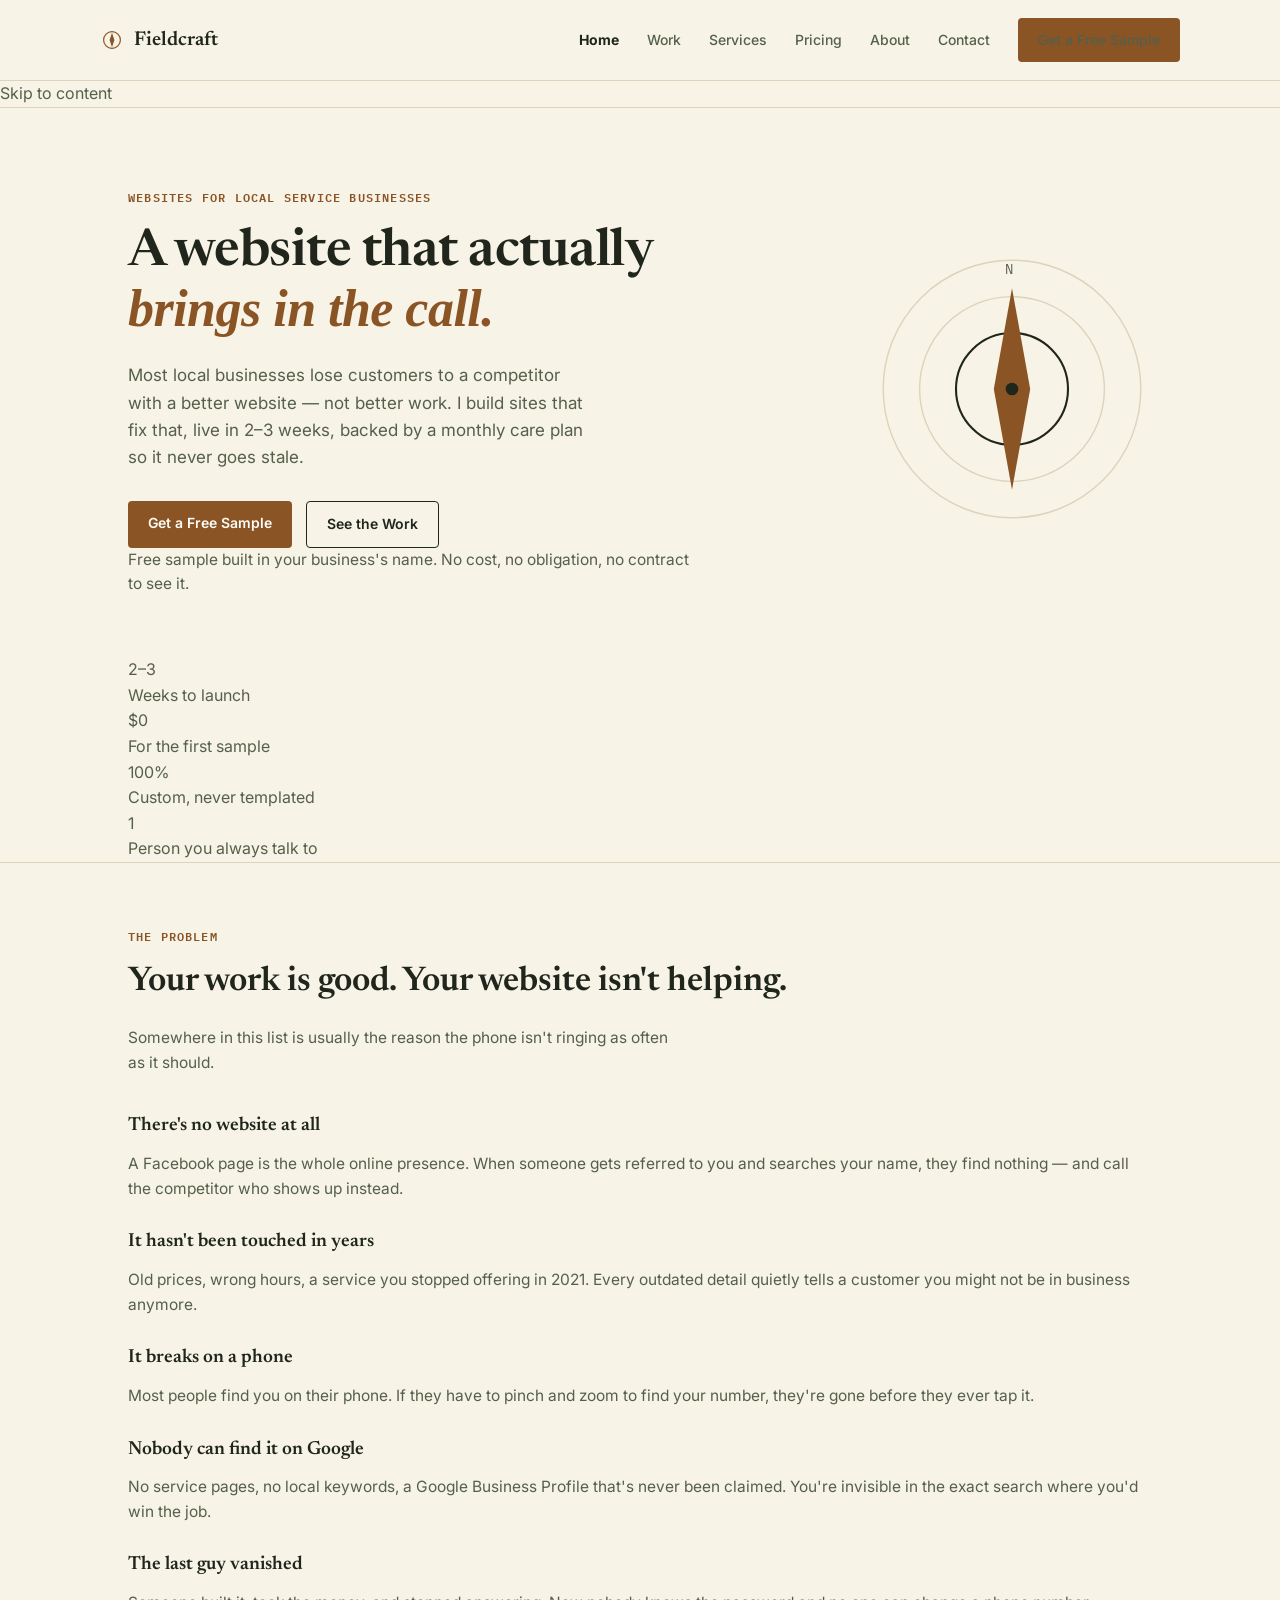
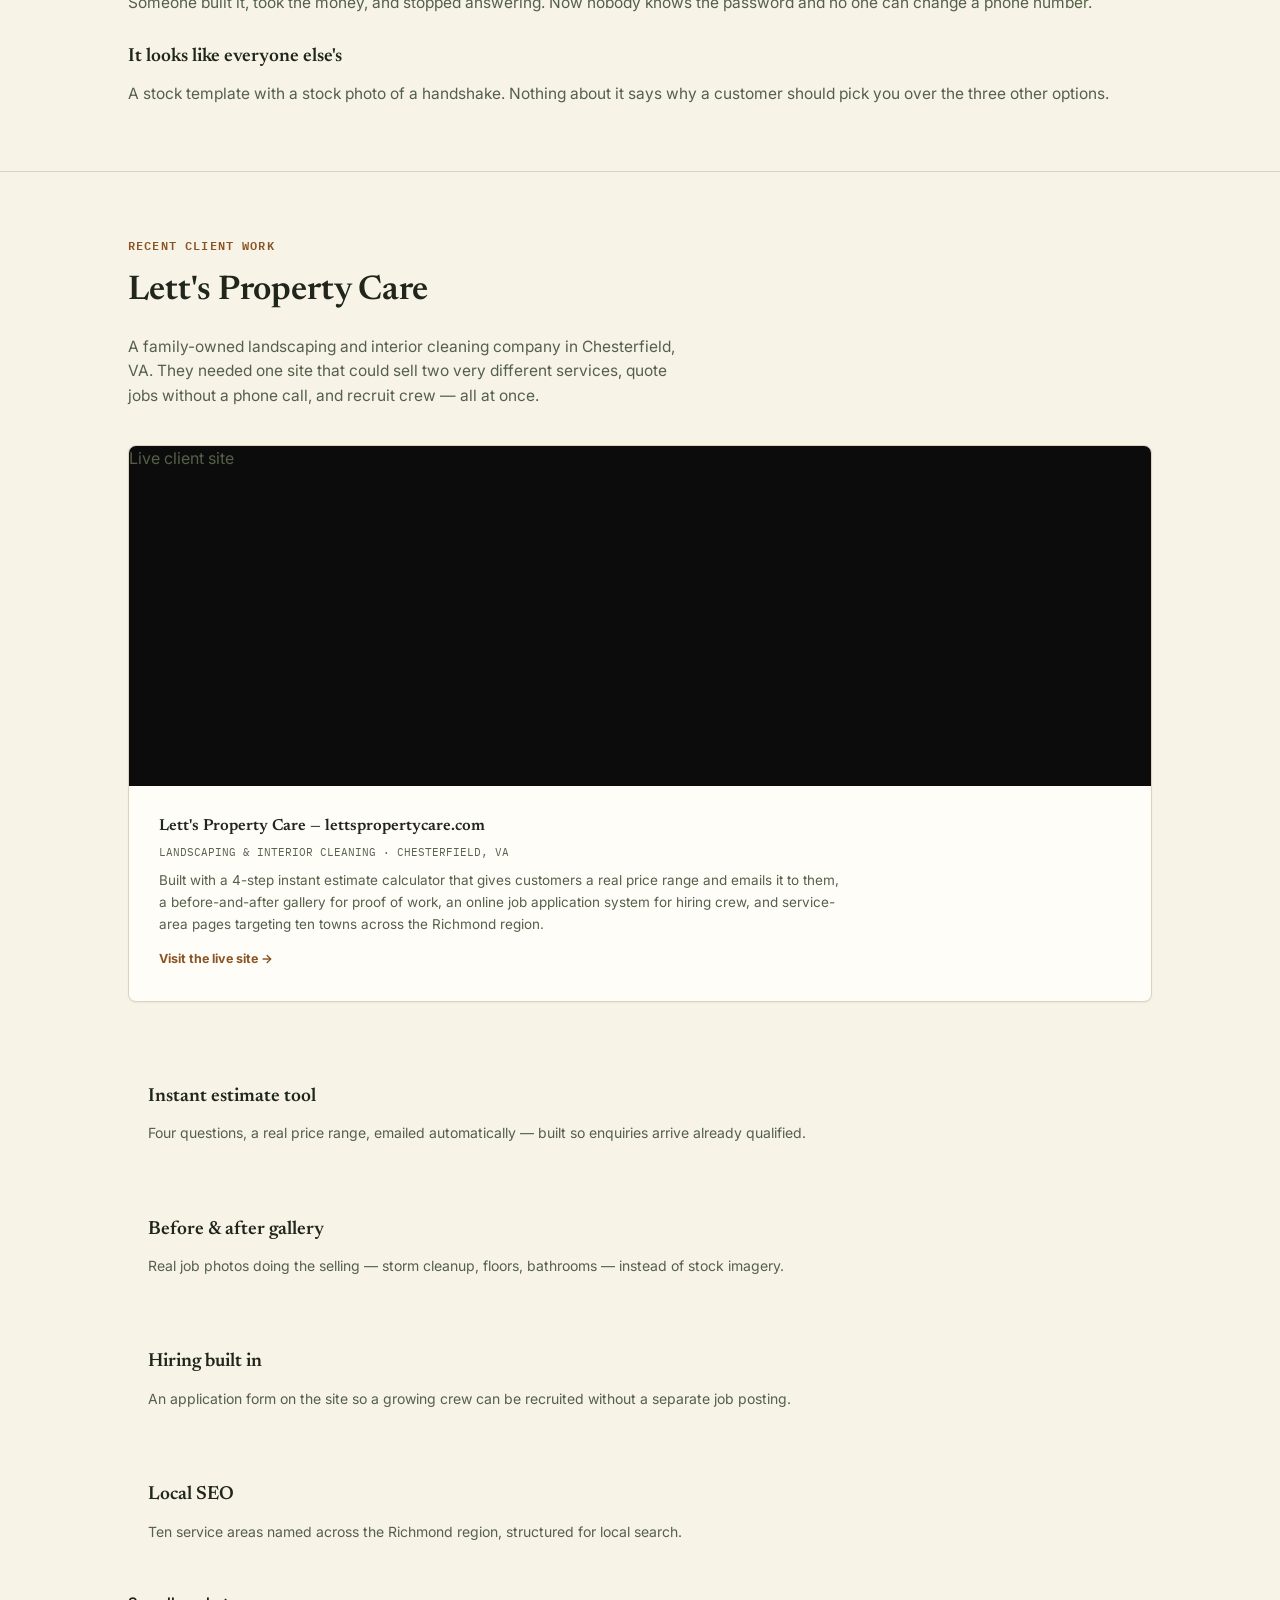
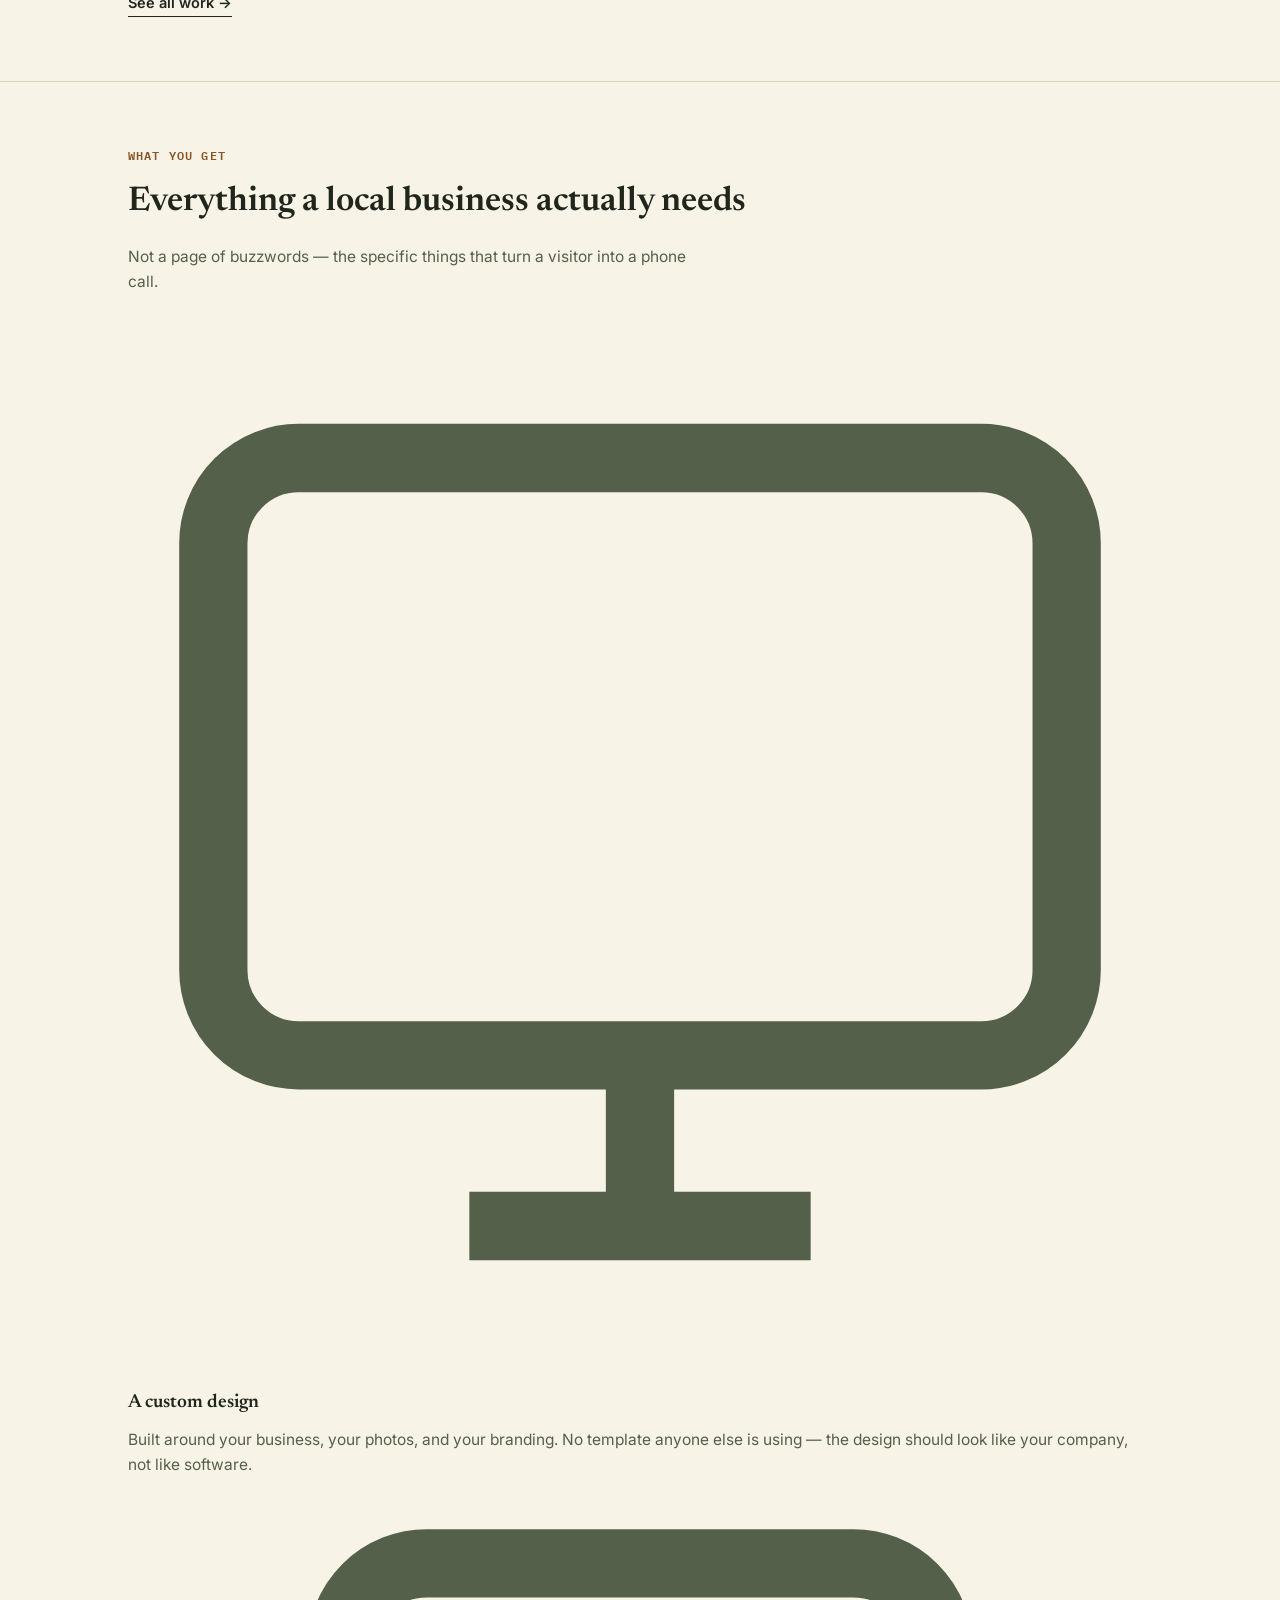
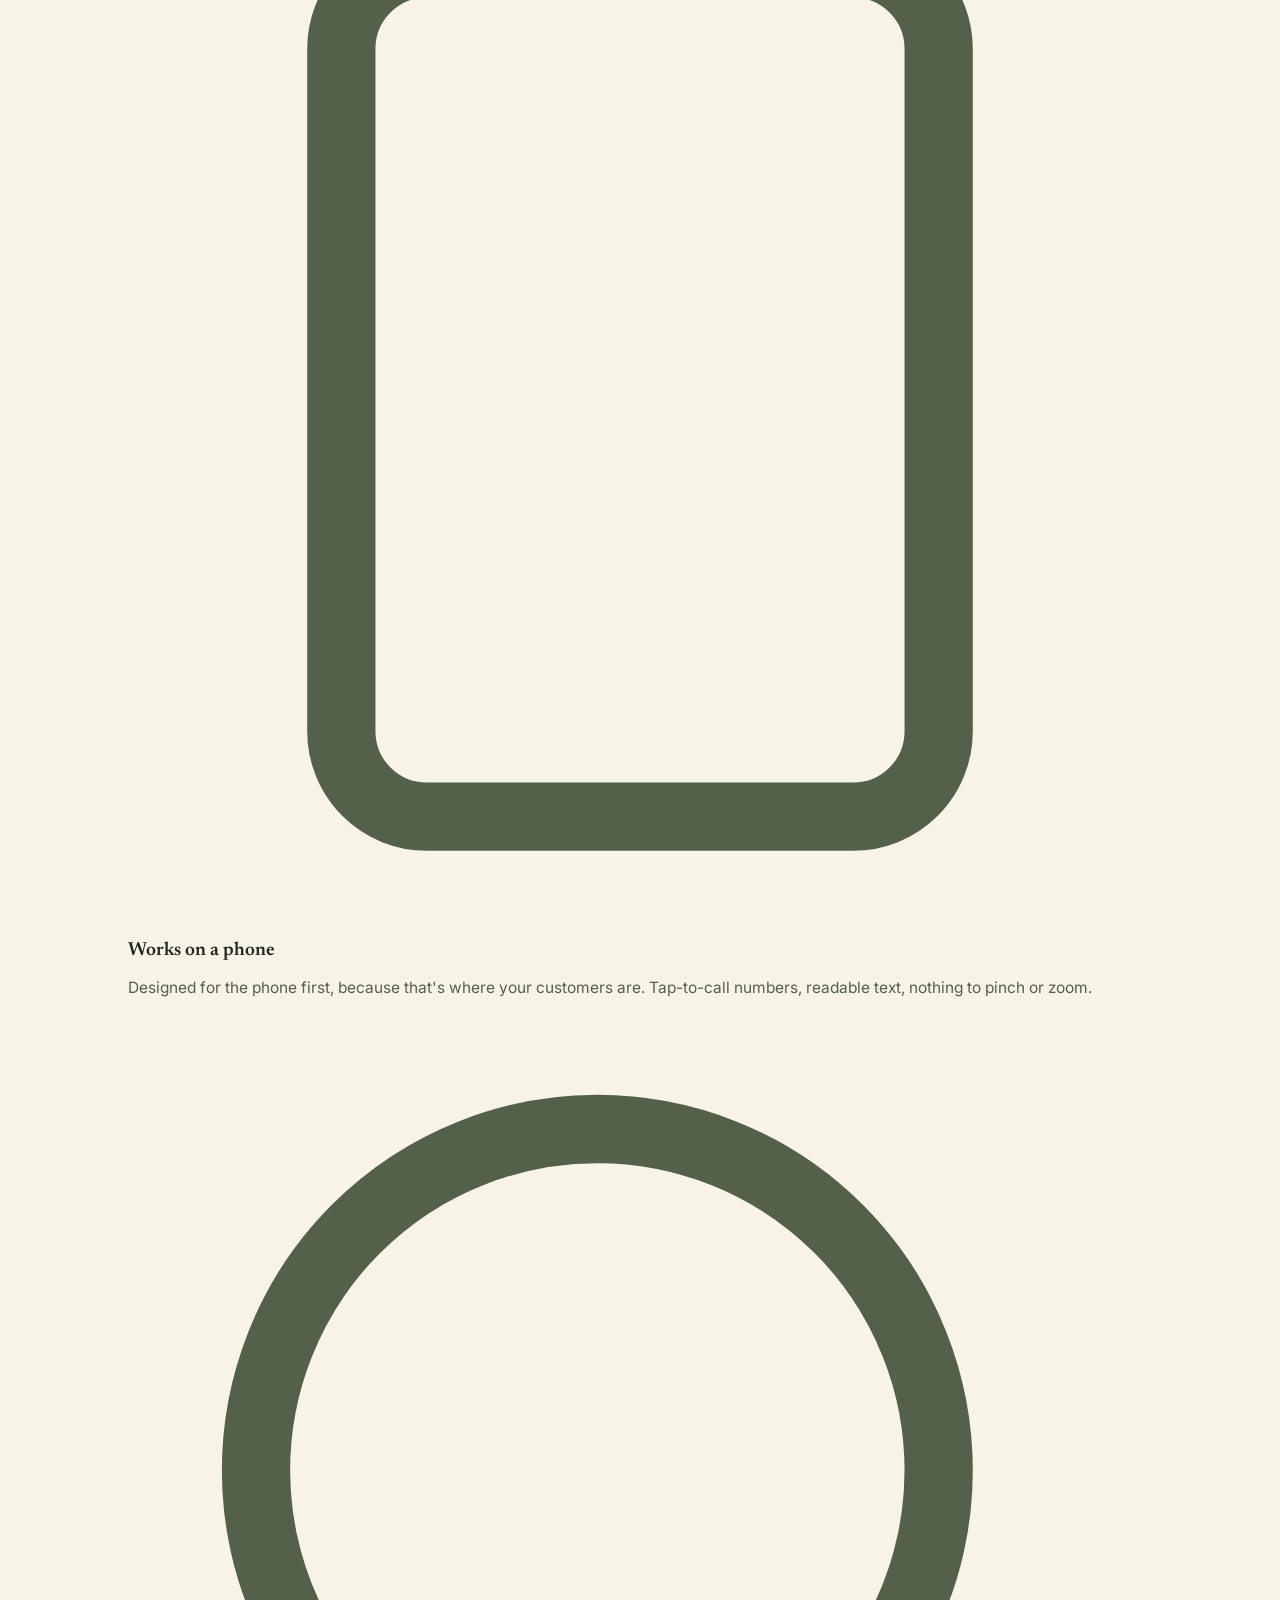
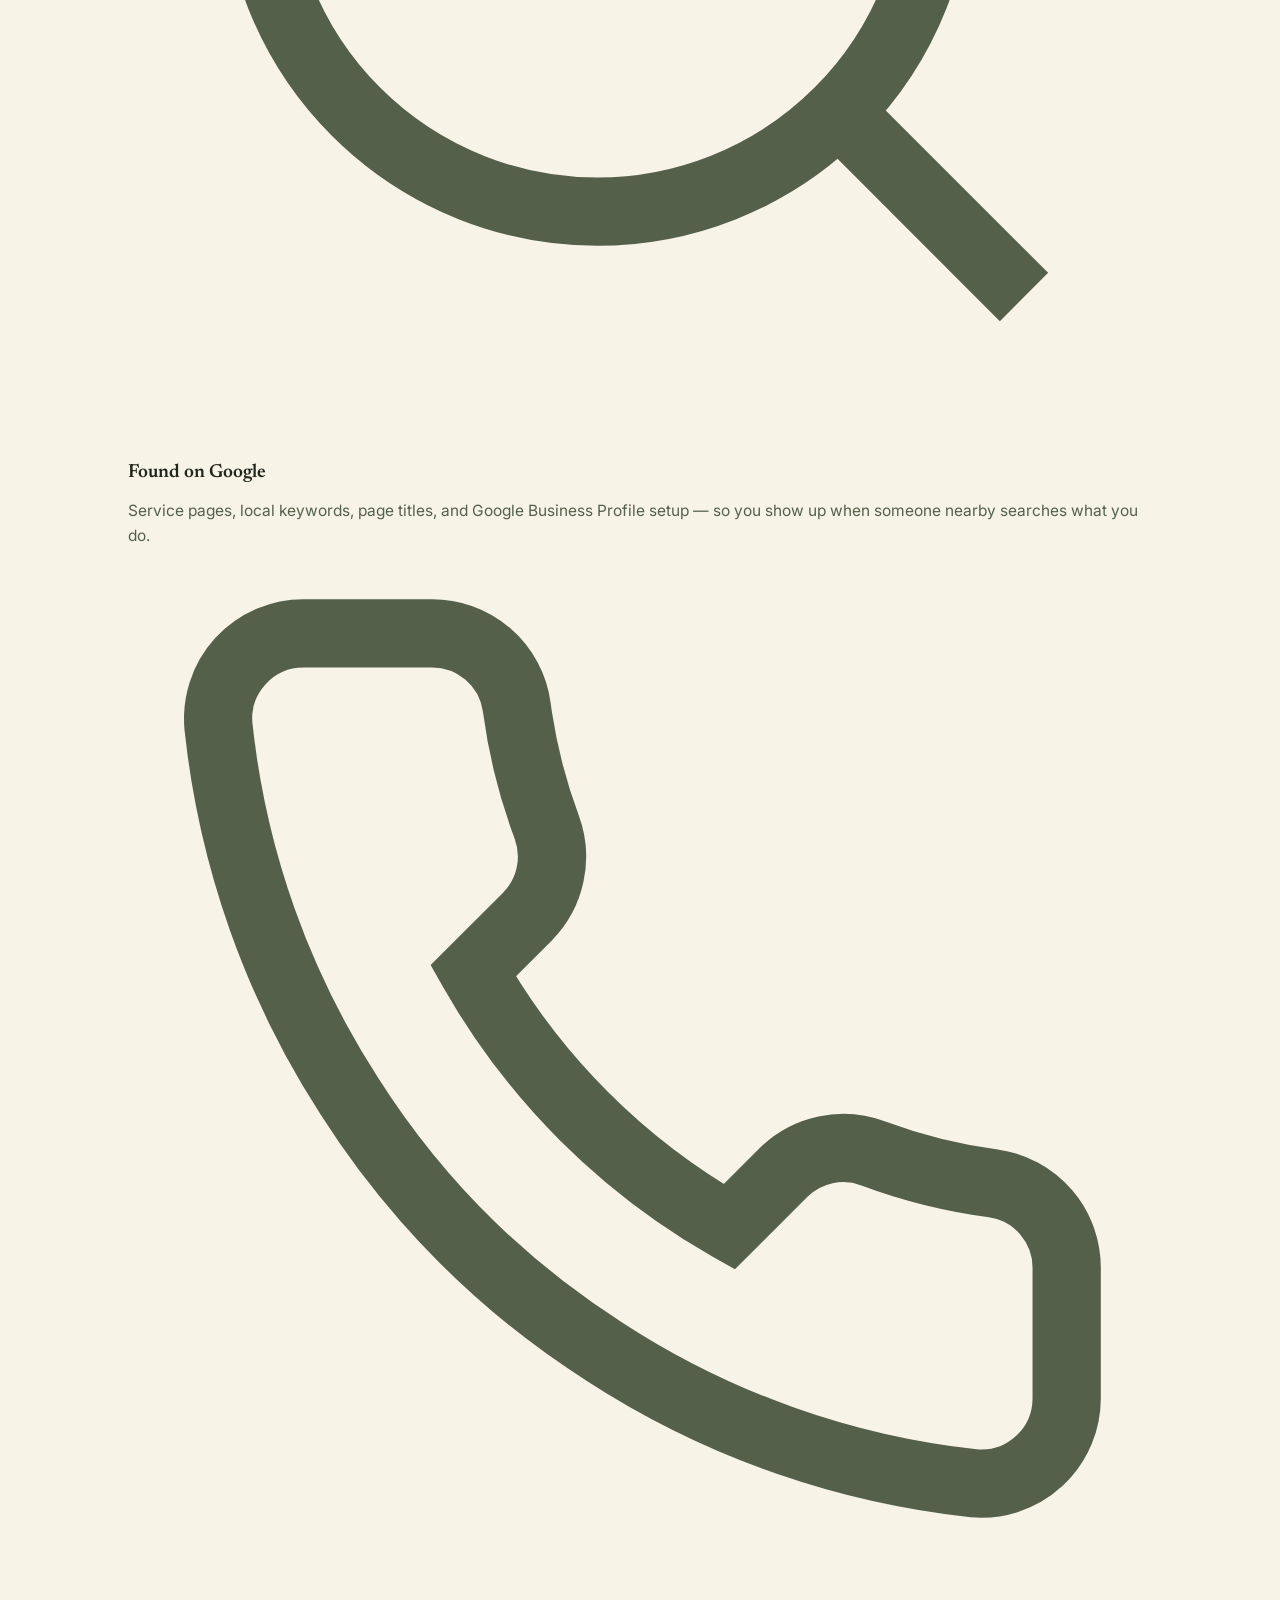
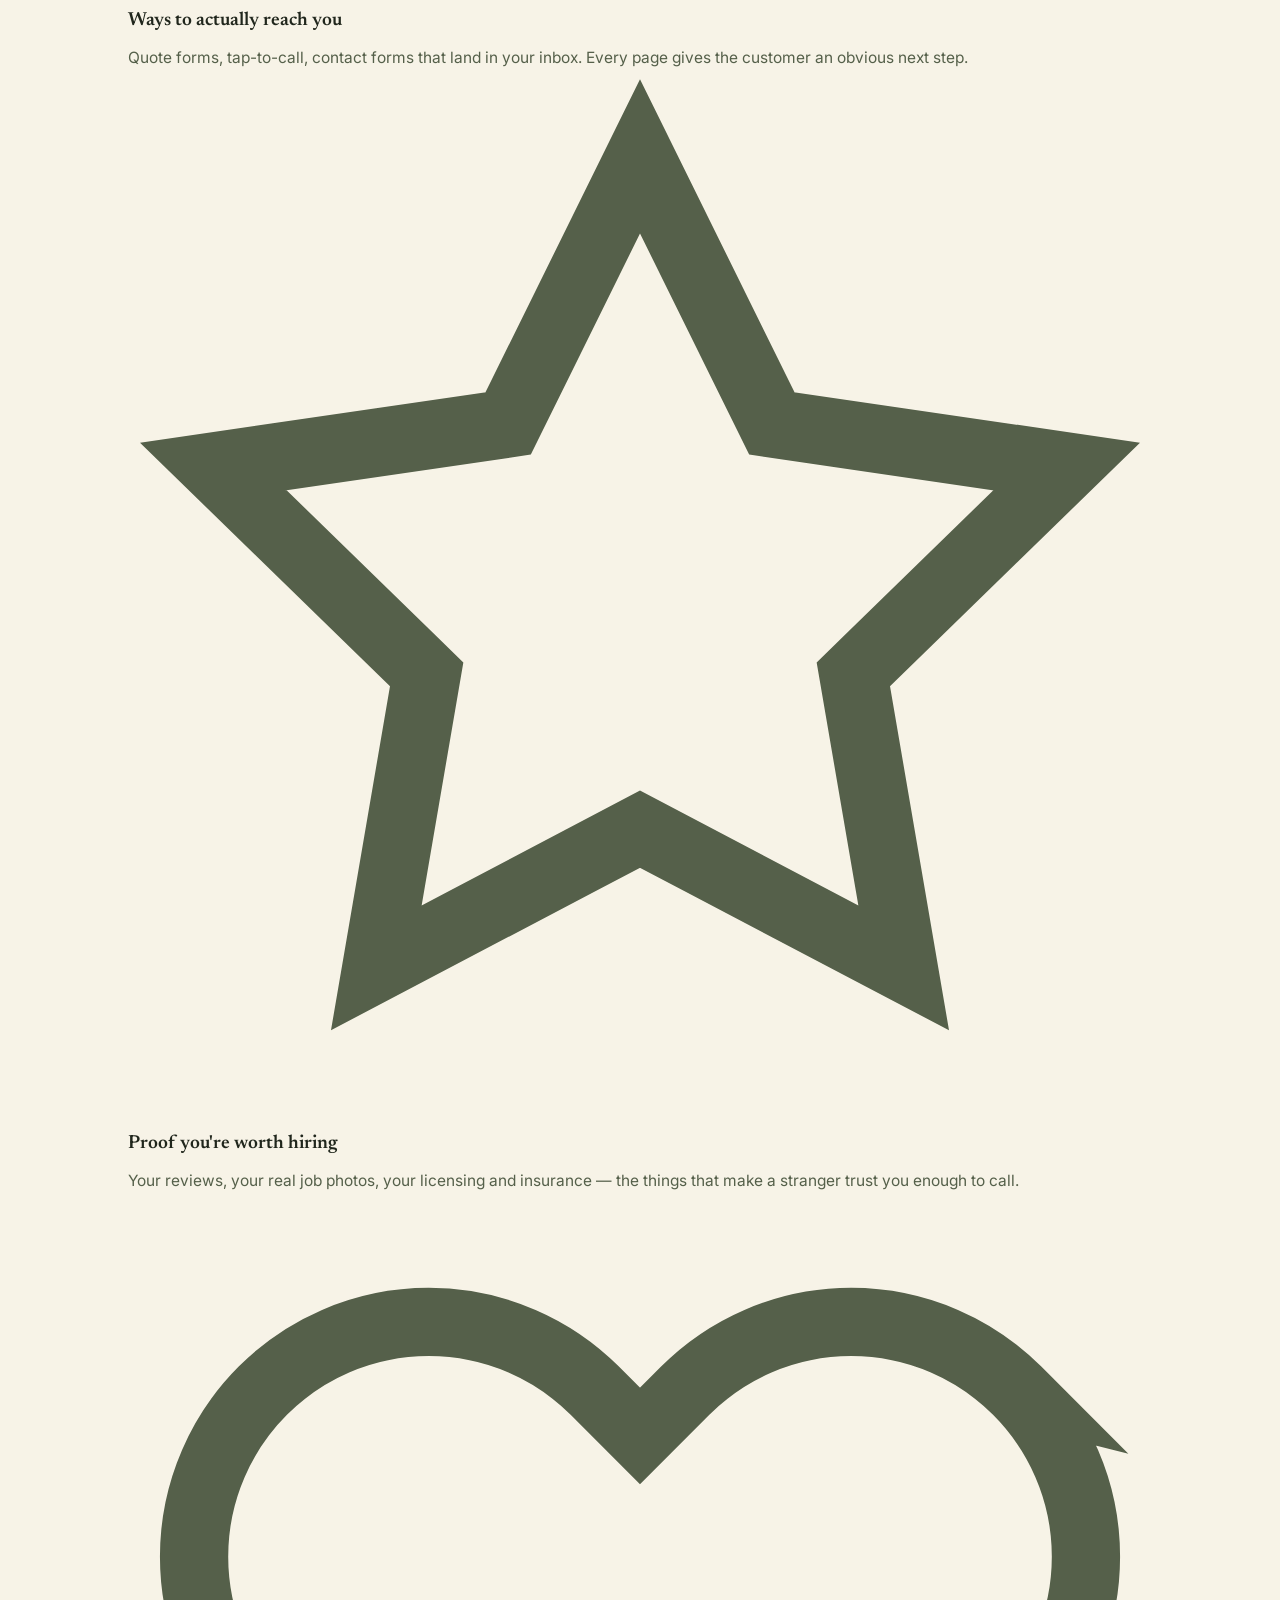
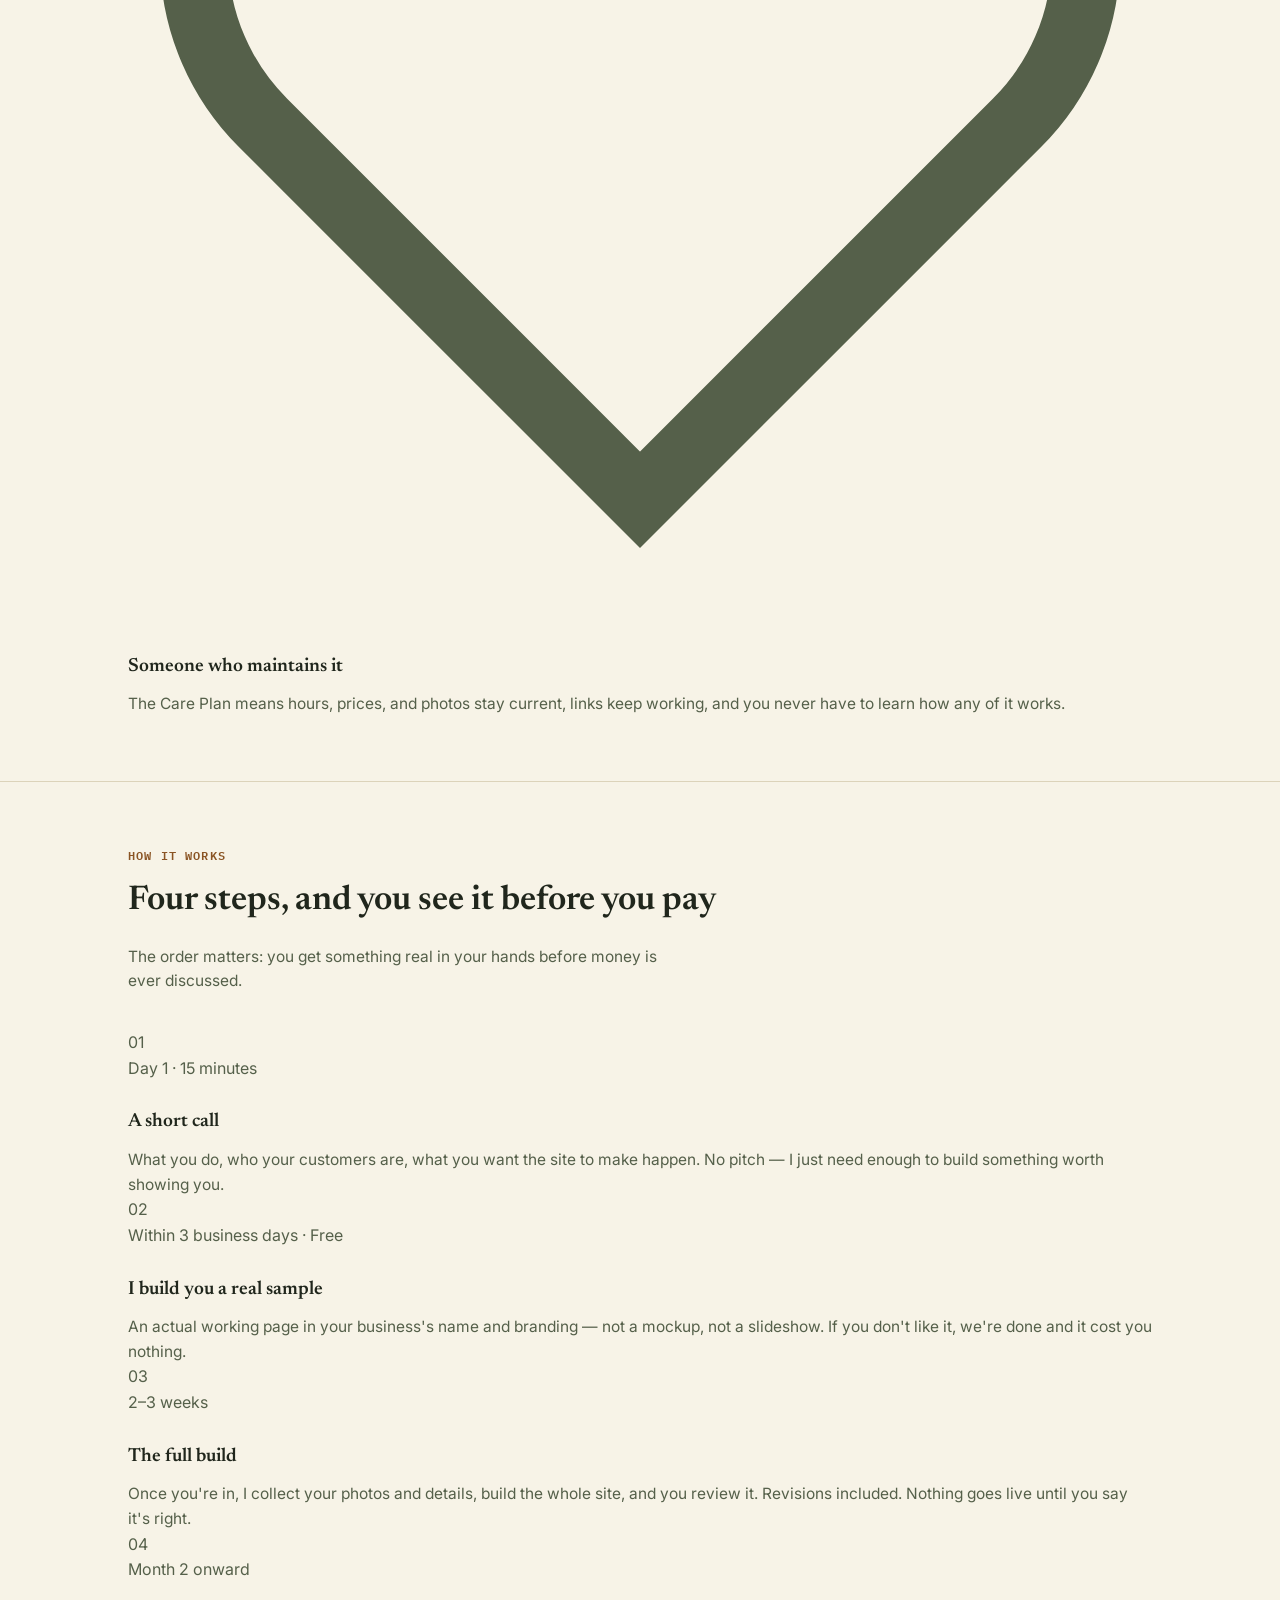
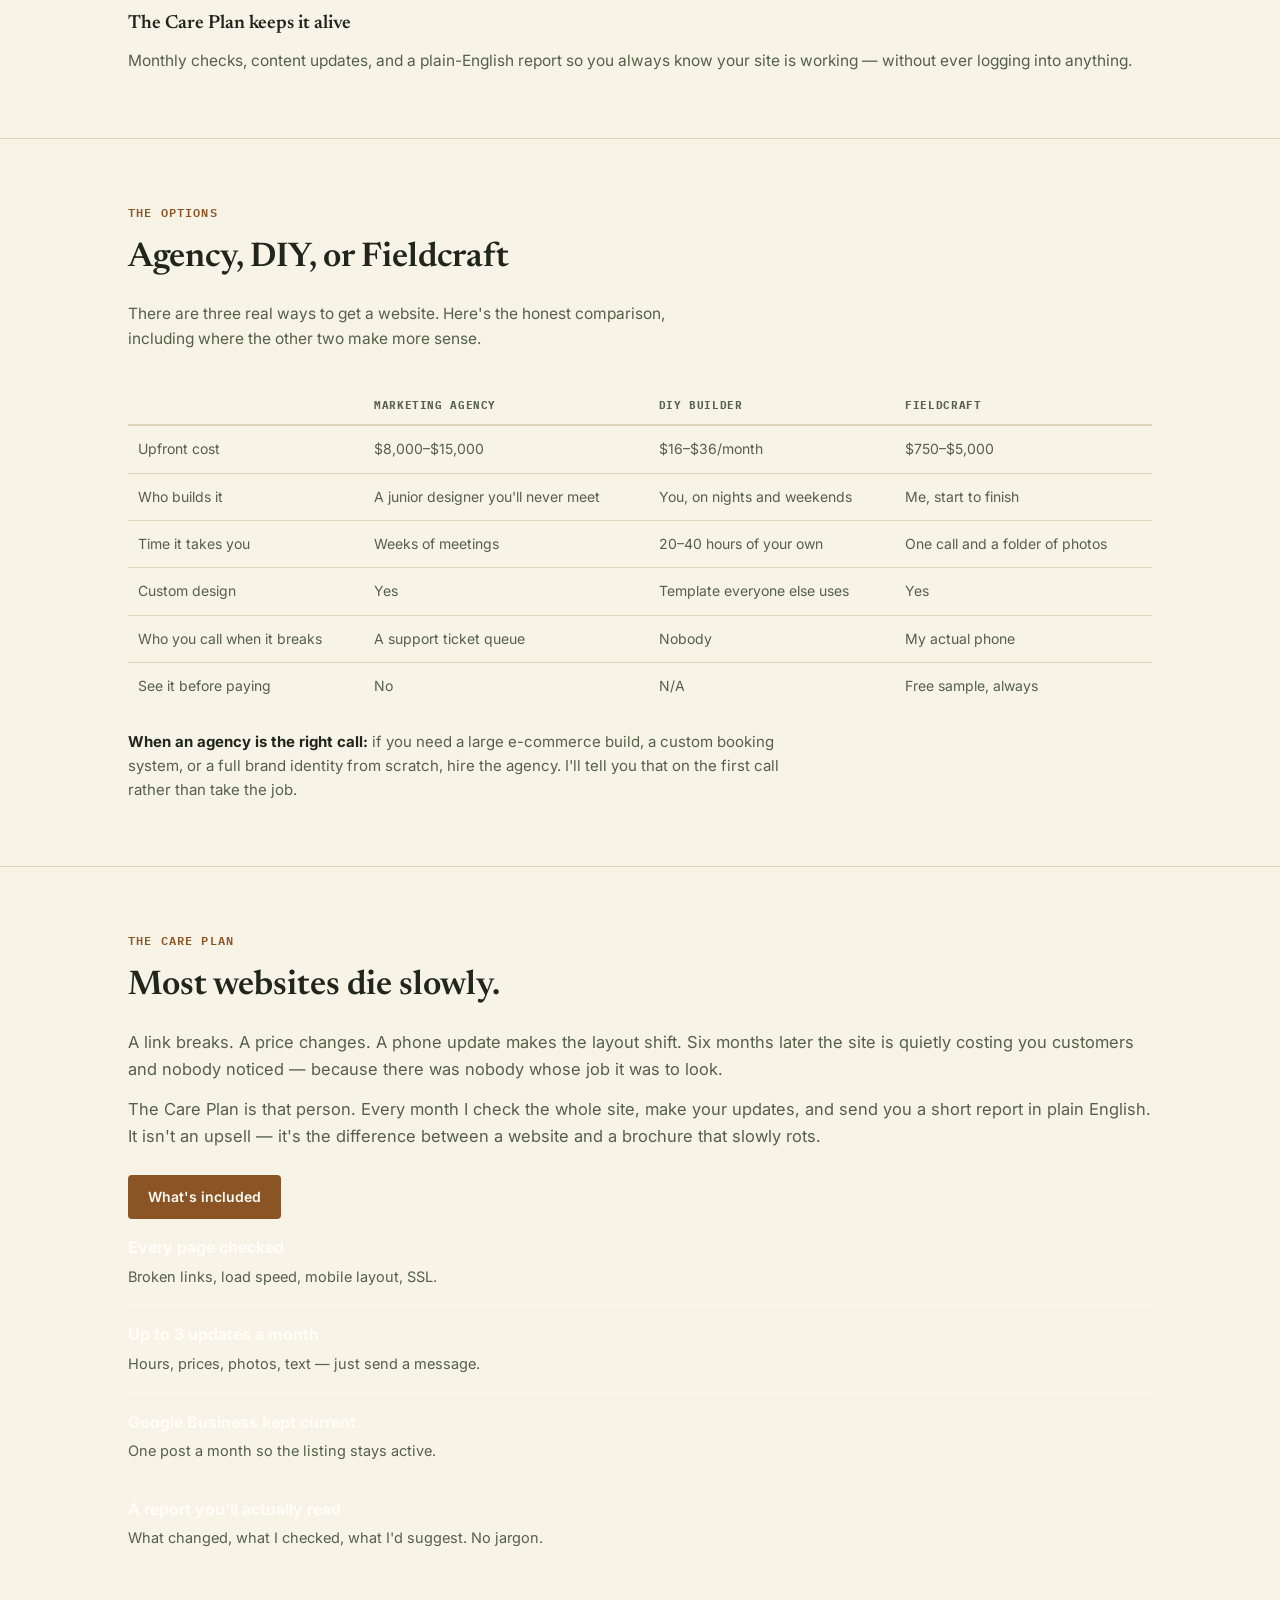
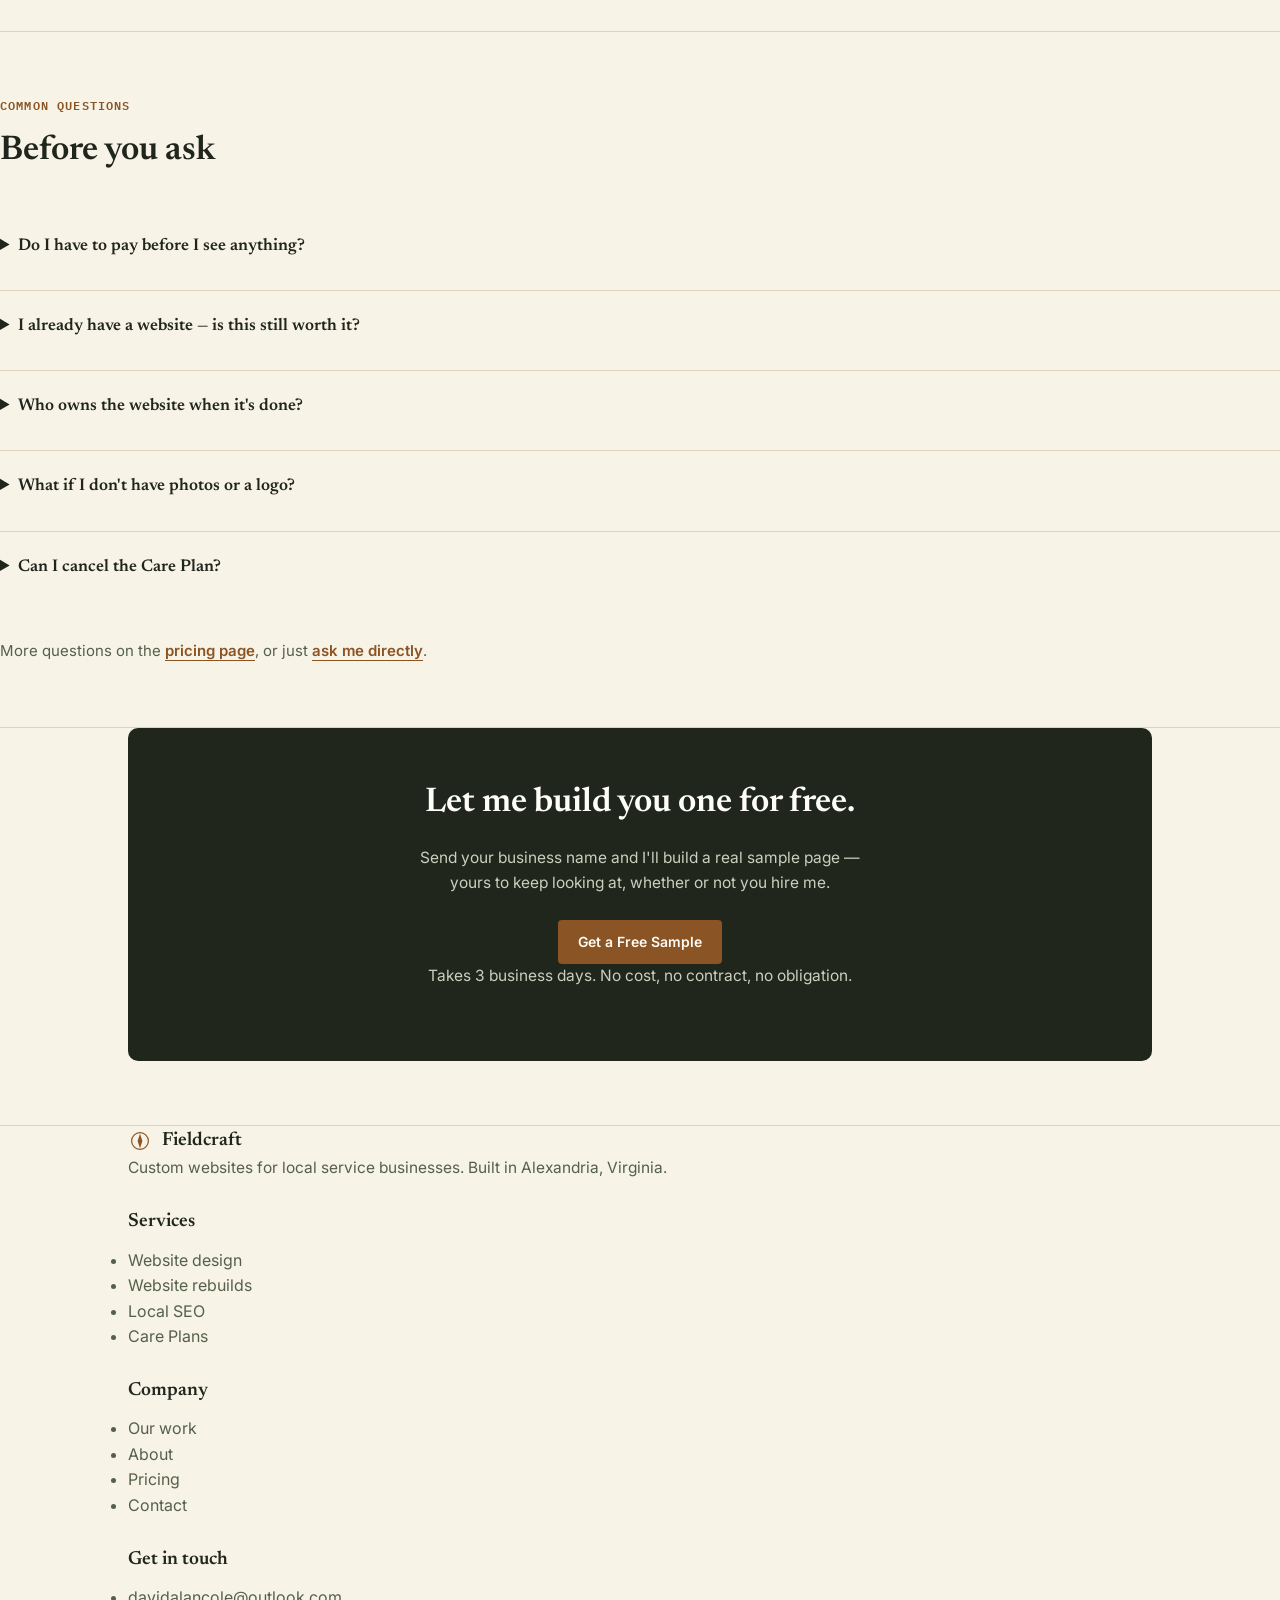
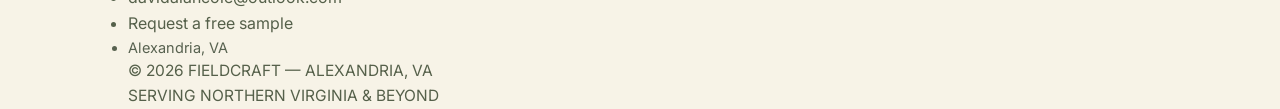
==== commit 6c62a3f9: "Add files via upload" ====
--- a/index.html
+++ b/index.html
@@ -3,151 +3,414 @@
 <head>
 <meta charset="UTF-8">
 <meta name="viewport" content="width=device-width, initial-scale=1.0">
-<title>Fieldcraft — Websites for Local Businesses, Built with AI</title>
-<meta name="description" content="Fieldcraft builds custom, AI-assisted websites for local businesses in Alexandria, VA — live in 2–3 weeks, backed by a monthly care plan. Free sample built before you spend a dollar.">
+<title>Fieldcraft — Websites for Local Businesses | Alexandria, VA</title>
+<meta name="description" content="Fieldcraft builds custom websites for local service businesses — landscaping, cleaning, auto, salons. Live in 2–3 weeks, backed by a monthly care plan. Free sample before you spend a dollar.">
 <meta property="og:title" content="Fieldcraft — Websites for Local Businesses">
-<meta property="og:description" content="A real website, live in 2–3 weeks. Free sample built in your name before you spend a dollar.">
+<meta property="og:description" content="Custom websites that bring in calls. Live in 2–3 weeks. Free sample built in your name before you spend a dollar.">
 <meta property="og:type" content="website">
-<meta property="og:image" content="og-image.png">
+<meta property="og:image" content="https://anchor-digital-tau.vercel.app/og-image.png">
+<meta property="og:url" content="https://anchor-digital-tau.vercel.app/">
+<meta property="og:site_name" content="Fieldcraft">
+<meta name="twitter:card" content="summary_large_image">
+<link rel="canonical" href="https://anchor-digital-tau.vercel.app/">
+
 <link rel="icon" href="data:image/svg+xml,%3Csvg xmlns='http://www.w3.org/2000/svg' viewBox='0 0 40 40'%3E%3Crect width='40' height='40' fill='%2320261C'/%3E%3Ccircle cx='20' cy='20' r='14' fill='none' stroke='%23F7F3E7' stroke-width='2'/%3E%3Cpath d='M20 8 L24 20 L20 32 L16 20 Z' fill='%23A5672E'/%3E%3C/svg%3E">
+<script>document.documentElement.className+=" js";</script>
 <link rel="preconnect" href="https://fonts.googleapis.com">
 <link href="https://fonts.googleapis.com/css2?family=Newsreader:ital,opsz,wght@0,6..72,500;0,6..72,600;1,6..72,500&family=Inter:wght@400;500;600;700&family=IBM+Plex+Mono:wght@400;500;600&display=swap" rel="stylesheet">
-<script>document.documentElement.className+=" js";</script>
 <link rel="stylesheet" href="css/styles.css">
+<script type="application/ld+json">
+{
+  "@context":"https://schema.org",
+  "@type":"ProfessionalService",
+  "name":"Fieldcraft",
+  "description":"Custom website design for local service businesses.",
+  "url":"https://anchor-digital-tau.vercel.app/",
+  "email":"davidalancole@outlook.com",
+  "priceRange":"$750-$5000",
+  "address":{"@type":"PostalAddress","addressLocality":"Alexandria","addressRegion":"VA","addressCountry":"US"},
+  "areaServed":[{"@type":"State","name":"Virginia"}],
+  "serviceType":["Web Design","Website Development","Local SEO","Website Maintenance"]
+}
+</script>
 </head>
 <body>
 
-  <header class="site-header">
-    <div class="wrap nav-row">
-      <a href="index.html" class="brand">
-        <svg viewBox="0 0 40 40" aria-hidden="true"><circle cx="20" cy="20" r="14" fill="none" stroke="currentColor" stroke-width="2"/><path d="M20 8 L24 20 L20 32 L16 20 Z" fill="var(--accent)"/></svg>
-        Fieldcraft
-      </a>
-      <button class="nav-toggle" aria-label="Menu" aria-expanded="false" aria-controls="main-nav">
-        <svg viewBox="0 0 24 24" fill="none" stroke="currentColor" stroke-width="2" aria-hidden="true"><line x1="3" y1="6" x2="21" y2="6"/><line x1="3" y1="12" x2="21" y2="12"/><line x1="3" y1="18" x2="21" y2="18"/></svg>
-      </button>
-      <nav class="main-nav" id="main-nav">
-        <a href="index.html" class="current">Home</a>
-        <a href="work.html">Work</a>
-        <a href="pricing.html">Pricing</a>
-        <a href="contact.html">Contact</a>
-        <a href="contact.html" class="btn">Get a Free Sample</a>
-      </nav>
-    </div>
-  </header>
-
-  <div class="wrap">
-    <section class="hero" style="border-top:none;">
-      <div class="hero-grid">
-        <div>
-          <div class="eyebrow">Websites for local businesses, built with AI</div>
-          <h1>A website that actually <em>works</em> for your business.</h1>
-          <p class="lede">Live in 2–3 weeks once I have your photos and content. A free sample built in your name before you spend a dollar — no agency price tag, no disappearing freelancer.</p>
-          <div class="hero-ctas">
-            <a href="contact.html" class="btn">Get a Free Sample</a>
-            <a href="work.html" class="btn ghost">See the Work</a>
-          </div>
+<header class="site-header">
+  <div class="wrap nav-row">
+    <a href="index.html" class="brand">
+      <svg viewBox="0 0 40 40" aria-hidden="true"><circle cx="20" cy="20" r="14" fill="none" stroke="currentColor" stroke-width="2"/><path d="M20 8 L24 20 L20 32 L16 20 Z" fill="currentColor"/></svg>
+      Fieldcraft
+    </a>
+    <button class="nav-toggle" aria-label="Menu" aria-expanded="false" aria-controls="main-nav">
+      <svg viewBox="0 0 24 24" fill="none" stroke="currentColor" stroke-width="2" aria-hidden="true"><line x1="3" y1="6" x2="21" y2="6"/><line x1="3" y1="12" x2="21" y2="12"/><line x1="3" y1="18" x2="21" y2="18"/></svg>
+    </button>
+    <nav class="main-nav" id="main-nav">
+      <a href="index.html" class="current" aria-current="page">Home</a>
+      <a href="work.html">Work</a>
+      <a href="services.html">Services</a>
+      <a href="pricing.html">Pricing</a>
+      <a href="about.html">About</a>
+      <a href="contact.html">Contact</a>
+      <a href="contact.html" class="btn">Get a Free Sample</a>
+    </nav>
+  </div>
+</header>
+
+<a href="#main" class="skip-link">Skip to content</a>
+<main id="main">
+
+<!-- HERO -->
+<section class="hero no-line">
+  <div class="wrap">
+    <div class="hero-grid">
+      <div>
+        <div class="eyebrow">Websites for local service businesses</div>
+        <h1>A website that actually <em>brings in the call.</em></h1>
+        <p class="lede">Most local businesses lose customers to a competitor with a better website — not better work. I build sites that fix that, live in 2–3 weeks, backed by a monthly care plan so it never goes stale.</p>
+        <div class="hero-ctas">
+          <a href="contact.html" class="btn lg">Get a Free Sample</a>
+          <a href="work.html" class="btn ghost lg">See the Work</a>
         </div>
-        <div class="hero-mark" aria-hidden="true">
-          <svg viewBox="0 0 200 200"><circle cx="100" cy="100" r="90" fill="none" stroke="var(--line)" stroke-width="1"/><circle cx="100" cy="100" r="65" fill="none" stroke="var(--line)" stroke-width="1"/><circle cx="100" cy="100" r="40" fill="none" stroke="var(--ink)" stroke-width="1.5"/><path d="M100 30 L112 100 L100 170 L88 100 Z" fill="var(--accent)"/><circle cx="100" cy="100" r="4" fill="var(--ink)"/><text x="96" y="20" font-family="IBM Plex Mono" font-size="10" fill="var(--ink-soft)">N</text></svg>
+        <p class="hero-note">Free sample built in your business's name. No cost, no obligation, no contract to see it.</p>
+      </div>
+      <div class="hero-mark" aria-hidden="true">
+        <svg viewBox="0 0 200 200"><circle cx="100" cy="100" r="92" fill="none" stroke="var(--line)" stroke-width="1"/><circle cx="100" cy="100" r="66" fill="none" stroke="var(--line)" stroke-width="1"/><circle cx="100" cy="100" r="40" fill="none" stroke="var(--ink)" stroke-width="1.5"/><path d="M100 28 L113 100 L100 172 L87 100 Z" fill="var(--accent)"/><circle cx="100" cy="100" r="4.5" fill="var(--ink)"/><text x="95" y="18" font-family="IBM Plex Mono" font-size="10" fill="var(--ink-soft)">N</text></svg>
+      </div>
+    </div>
+  </div>
+</section>
+
+<!-- STATS -->
+<div class="wrap">
+  <div class="stats">
+    <div class="stat"><div class="stat-num">2–3</div><div class="stat-label">Weeks to launch</div></div>
+    <div class="stat"><div class="stat-num">$0</div><div class="stat-label">For the first sample</div></div>
+    <div class="stat"><div class="stat-num">100%</div><div class="stat-label">Custom, never templated</div></div>
+    <div class="stat"><div class="stat-num">1</div><div class="stat-label">Person you always talk to</div></div>
+  </div>
+</div>
+
+<!-- THE PROBLEM -->
+<section data-reveal>
+  <div class="wrap">
+    <div class="section-label">The problem</div>
+    <h2>Your work is good. Your website isn't helping.</h2>
+    <p class="section-intro">Somewhere in this list is usually the reason the phone isn't ringing as often as it should.</p>
+    <div class="grid-2" style="gap:28px 44px;">
+      <div class="problem-card">
+        <h3 class="h4">There's no website at all</h3>
+        <p>A Facebook page is the whole online presence. When someone gets referred to you and searches your name, they find nothing — and call the competitor who shows up instead.</p>
+      </div>
+      <div class="problem-card">
+        <h3 class="h4">It hasn't been touched in years</h3>
+        <p>Old prices, wrong hours, a service you stopped offering in 2021. Every outdated detail quietly tells a customer you might not be in business anymore.</p>
+      </div>
+      <div class="problem-card">
+        <h3 class="h4">It breaks on a phone</h3>
+        <p>Most people find you on their phone. If they have to pinch and zoom to find your number, they're gone before they ever tap it.</p>
+      </div>
+      <div class="problem-card">
+        <h3 class="h4">Nobody can find it on Google</h3>
+        <p>No service pages, no local keywords, a Google Business Profile that's never been claimed. You're invisible in the exact search where you'd win the job.</p>
+      </div>
+      <div class="problem-card">
+        <h3 class="h4">The last guy vanished</h3>
+        <p>Someone built it, took the money, and stopped answering. Now nobody knows the password and no one can change a phone number.</p>
+      </div>
+      <div class="problem-card">
+        <h3 class="h4">It looks like everyone else's</h3>
+        <p>A stock template with a stock photo of a handshake. Nothing about it says why a customer should pick you over the three other options.</p>
+      </div>
+    </div>
+  </div>
+</section>
+
+<!-- FEATURED WORK -->
+<section class="alt" data-reveal>
+  <div class="wrap">
+    <div class="section-label">Recent client work</div>
+    <h2>Lett's Property Care</h2>
+    <p class="section-intro">A family-owned landscaping and interior cleaning company in Chesterfield, VA. They needed one site that could sell two very different services, quote jobs without a phone call, and recruit crew — all at once.</p>
+
+    <div class="work-card" style="max-width:none;">
+      <a class="work-card-link" href="https://www.lettspropertycare.com/" target="_blank" rel="noopener" aria-label="Visit Lett's Property Care (opens in new tab)"></a>
+      <div class="work-frame" style="height:340px;">
+        <span class="work-tag real">Live client site</span>
+        <iframe src="https://www.lettspropertycare.com/" title="Lett's Property Care website preview" tabindex="-1" loading="lazy" style="transform:scale(.52);width:1280px;height:1400px;"></iframe>
+      </div>
+      <div class="work-info" style="padding:28px 30px 30px;">
+        <div class="name">Lett's Property Care — lettspropertycare.com</div>
+        <div class="type">Landscaping &amp; interior cleaning · Chesterfield, VA</div>
+        <p class="blurb" style="max-width:680px;">Built with a 4-step instant estimate calculator that gives customers a real price range and emails it to them, a before-and-after gallery for proof of work, an online job application system for hiring crew, and service-area pages targeting ten towns across the Richmond region.</p>
+        <span class="view-link">Visit the live site →</span>
+      </div>
+    </div>
+
+    <div class="grid-4" style="margin-top:32px;">
+      <div class="card" style="padding:22px 20px;">
+        <h3 class="h4">Instant estimate tool</h3>
+        <p style="font-size:14px;">Four questions, a real price range, emailed automatically — built so enquiries arrive already qualified.</p>
+      </div>
+      <div class="card" style="padding:22px 20px;">
+        <h3 class="h4">Before &amp; after gallery</h3>
+        <p style="font-size:14px;">Real job photos doing the selling — storm cleanup, floors, bathrooms — instead of stock imagery.</p>
+      </div>
+      <div class="card" style="padding:22px 20px;">
+        <h3 class="h4">Hiring built in</h3>
+        <p style="font-size:14px;">An application form on the site so a growing crew can be recruited without a separate job posting.</p>
+      </div>
+      <div class="card" style="padding:22px 20px;">
+        <h3 class="h4">Local SEO</h3>
+        <p style="font-size:14px;">Ten service areas named across the Richmond region, structured for local search.</p>
+      </div>
+    </div>
+
+    <a href="work.html" class="see-all">See all work →</a>
+  </div>
+</section>
+
+<!-- WHAT YOU GET -->
+<section data-reveal>
+  <div class="wrap">
+    <div class="section-label">What you get</div>
+    <h2>Everything a local business actually needs</h2>
+    <p class="section-intro">Not a page of buzzwords — the specific things that turn a visitor into a phone call.</p>
+    <div class="grid-3">
+      <div class="card">
+        <div class="card-icon"><svg viewBox="0 0 24 24" fill="none" stroke="currentColor" stroke-width="1.6"><rect x="2" y="3" width="20" height="14" rx="2"/><line x1="8" y1="21" x2="16" y2="21"/><line x1="12" y1="17" x2="12" y2="21"/></svg></div>
+        <h3>A custom design</h3>
+        <p>Built around your business, your photos, and your branding. No template anyone else is using — the design should look like your company, not like software.</p>
+      </div>
+      <div class="card">
+        <div class="card-icon"><svg viewBox="0 0 24 24" fill="none" stroke="currentColor" stroke-width="1.6"><rect x="5" y="2" width="14" height="20" rx="2"/><line x1="12" y1="18" x2="12" y2="18"/></svg></div>
+        <h3>Works on a phone</h3>
+        <p>Designed for the phone first, because that's where your customers are. Tap-to-call numbers, readable text, nothing to pinch or zoom.</p>
+      </div>
+      <div class="card">
+        <div class="card-icon"><svg viewBox="0 0 24 24" fill="none" stroke="currentColor" stroke-width="1.6"><circle cx="11" cy="11" r="8"/><line x1="21" y1="21" x2="16.65" y2="16.65"/></svg></div>
+        <h3>Found on Google</h3>
+        <p>Service pages, local keywords, page titles, and Google Business Profile setup — so you show up when someone nearby searches what you do.</p>
+      </div>
+      <div class="card">
+        <div class="card-icon"><svg viewBox="0 0 24 24" fill="none" stroke="currentColor" stroke-width="1.6"><path d="M22 16.92v3a2 2 0 0 1-2.18 2 19.79 19.79 0 0 1-8.63-3.07 19.5 19.5 0 0 1-6-6 19.79 19.79 0 0 1-3.07-8.67A2 2 0 0 1 4.11 2h3a2 2 0 0 1 2 1.72c.127.96.361 1.903.7 2.81a2 2 0 0 1-.45 2.11L8.09 9.91a16 16 0 0 0 6 6l1.27-1.27a2 2 0 0 1 2.11-.45c.907.339 1.85.573 2.81.7A2 2 0 0 1 22 16.92z"/></svg></div>
+        <h3>Ways to actually reach you</h3>
+        <p>Quote forms, tap-to-call, contact forms that land in your inbox. Every page gives the customer an obvious next step.</p>
+      </div>
+      <div class="card">
+        <div class="card-icon"><svg viewBox="0 0 24 24" fill="none" stroke="currentColor" stroke-width="1.6"><path d="M12 2l3.09 6.26L22 9.27l-5 4.87 1.18 6.88L12 17.77l-6.18 3.25L7 14.14 2 9.27l6.91-1.01L12 2z"/></svg></div>
+        <h3>Proof you're worth hiring</h3>
+        <p>Your reviews, your real job photos, your licensing and insurance — the things that make a stranger trust you enough to call.</p>
+      </div>
+      <div class="card">
+        <div class="card-icon"><svg viewBox="0 0 24 24" fill="none" stroke="currentColor" stroke-width="1.6"><path d="M20.84 4.61a5.5 5.5 0 0 0-7.78 0L12 5.67l-1.06-1.06a5.5 5.5 0 0 0-7.78 7.78l1.06 1.06L12 21.23l7.78-7.78 1.06-1.06a5.5 5.5 0 0 0 0-7.78z"/></svg></div>
+        <h3>Someone who maintains it</h3>
+        <p>The Care Plan means hours, prices, and photos stay current, links keep working, and you never have to learn how any of it works.</p>
+      </div>
+    </div>
+  </div>
+</section>
+
+<!-- PROCESS -->
+<section class="alt" data-reveal>
+  <div class="wrap">
+    <div class="section-label">How it works</div>
+    <h2>Four steps, and you see it before you pay</h2>
+    <p class="section-intro">The order matters: you get something real in your hands before money is ever discussed.</p>
+    <div class="timeline">
+      <div class="tl-step">
+        <div class="tl-dot">01</div>
+        <div class="tl-when">Day 1 · 15 minutes</div>
+        <h3>A short call</h3>
+        <p>What you do, who your customers are, what you want the site to make happen. No pitch — I just need enough to build something worth showing you.</p>
+      </div>
+      <div class="tl-step">
+        <div class="tl-dot">02</div>
+        <div class="tl-when">Within 3 business days · Free</div>
+        <h3>I build you a real sample</h3>
+        <p>An actual working page in your business's name and branding — not a mockup, not a slideshow. If you don't like it, we're done and it cost you nothing.</p>
+      </div>
+      <div class="tl-step">
+        <div class="tl-dot">03</div>
+        <div class="tl-when">2–3 weeks</div>
+        <h3>The full build</h3>
+        <p>Once you're in, I collect your photos and details, build the whole site, and you review it. Revisions included. Nothing goes live until you say it's right.</p>
+      </div>
+      <div class="tl-step">
+        <div class="tl-dot">04</div>
+        <div class="tl-when">Month 2 onward</div>
+        <h3>The Care Plan keeps it alive</h3>
+        <p>Monthly checks, content updates, and a plain-English report so you always know your site is working — without ever logging into anything.</p>
+      </div>
+    </div>
+  </div>
+</section>
+
+<!-- COMPARISON -->
+<section data-reveal>
+  <div class="wrap">
+    <div class="section-label">The options</div>
+    <h2>Agency, DIY, or Fieldcraft</h2>
+    <p class="section-intro">There are three real ways to get a website. Here's the honest comparison, including where the other two make more sense.</p>
+    <div class="table-scroll"><table class="compare">
+      <tr>
+        <th></th>
+        <th>Marketing agency</th>
+        <th>DIY builder</th>
+        <th class="hi">Fieldcraft</th>
+      </tr>
+      <tr>
+        <td>Upfront cost</td>
+        <td>$8,000–$15,000</td>
+        <td>$16–$36/month</td>
+        <td class="hi">$750–$5,000</td>
+      </tr>
+      <tr>
+        <td>Who builds it</td>
+        <td>A junior designer you'll never meet</td>
+        <td>You, on nights and weekends</td>
+        <td class="hi">Me, start to finish</td>
+      </tr>
+      <tr>
+        <td>Time it takes you</td>
+        <td>Weeks of meetings</td>
+        <td>20–40 hours of your own</td>
+        <td class="hi">One call and a folder of photos</td>
+      </tr>
+      <tr>
+        <td>Custom design</td>
+        <td>Yes</td>
+        <td>Template everyone else uses</td>
+        <td class="hi">Yes</td>
+      </tr>
+      <tr>
+        <td>Who you call when it breaks</td>
+        <td>A support ticket queue</td>
+        <td>Nobody</td>
+        <td class="hi">My actual phone</td>
+      </tr>
+      <tr>
+        <td>See it before paying</td>
+        <td>No</td>
+        <td>N/A</td>
+        <td class="hi">Free sample, always</td>
+      </tr>
+    </table></div>
+    <p style="margin-top:20px;font-size:15px;max-width:680px;"><strong style="color:var(--ink);">When an agency is the right call:</strong> if you need a large e-commerce build, a custom booking system, or a full brand identity from scratch, hire the agency. I'll tell you that on the first call rather than take the job.</p>
+  </div>
+</section>
+
+<!-- CARE PLAN -->
+<section class="dark" data-reveal>
+  <div class="wrap">
+    <div class="grid-2" style="gap:48px;align-items:center;">
+      <div>
+        <div class="section-label">The Care Plan</div>
+        <h2>Most websites die slowly.</h2>
+        <p style="font-size:16.5px;">A link breaks. A price changes. A phone update makes the layout shift. Six months later the site is quietly costing you customers and nobody noticed — because there was nobody whose job it was to look.</p>
+        <p style="margin-top:14px;font-size:16.5px;">The Care Plan is that person. Every month I check the whole site, make your updates, and send you a short report in plain English. It isn't an upsell — it's the difference between a website and a brochure that slowly rots.</p>
+        <a href="services.html" class="btn on-dark" style="margin-top:26px;">What's included</a>
+      </div>
+      <div>
+        <ul style="list-style:none;">
+          <li style="padding:16px 0;border-bottom:1px solid rgba(255,255,255,.12);"><strong style="color:var(--cream-white);display:block;margin-bottom:3px;">Every page checked</strong><span style="font-size:14.5px;">Broken links, load speed, mobile layout, SSL.</span></li>
+          <li style="padding:16px 0;border-bottom:1px solid rgba(255,255,255,.12);"><strong style="color:var(--cream-white);display:block;margin-bottom:3px;">Up to 3 updates a month</strong><span style="font-size:14.5px;">Hours, prices, photos, text — just send a message.</span></li>
+          <li style="padding:16px 0;border-bottom:1px solid rgba(255,255,255,.12);"><strong style="color:var(--cream-white);display:block;margin-bottom:3px;">Google Business kept current</strong><span style="font-size:14.5px;">One post a month so the listing stays active.</span></li>
+          <li style="padding:16px 0;"><strong style="color:var(--cream-white);display:block;margin-bottom:3px;">A report you'll actually read</strong><span style="font-size:14.5px;">What changed, what I checked, what I'd suggest. No jargon.</span></li>
+        </ul>
+      </div>
+    </div>
+  </div>
+</section>
+
+<!-- FAQ -->
+<section data-reveal>
+  <div class="wrap-narrow">
+    <div class="section-label">Common questions</div>
+    <h2>Before you ask</h2>
+    <div style="margin-top:32px;">
+      <details class="faq-item">
+        <summary class="faq-q">Do I have to pay before I see anything?</summary>
+        <div class="faq-a">No. You get a free one-page sample in your own name and branding first. You only pay if you want the full site built. If you don't like it, you owe nothing and we part on good terms.</div>
+      </details>
+      <details class="faq-item">
+        <summary class="faq-q">I already have a website — is this still worth it?</summary>
+        <div class="faq-a">Depends on whether it's bringing you work. If it's outdated, slow, broken on phones, or invisible on Google, a rebuild usually pays for itself. If it's fine and just needs upkeep, I'll put you straight on a Care Plan instead of selling you a rebuild you don't need.</div>
+      </details>
+      <details class="faq-item">
+        <summary class="faq-q">Who owns the website when it's done?</summary>
+        <div class="faq-a">You do — completely, once it's paid for. The domain, the content, the design, the code. If you ever want to leave, you take the whole site with you and I'll help hand it over. No hostage situations.</div>
+      </details>
+      <details class="faq-item">
+        <summary class="faq-q">What if I don't have photos or a logo?</summary>
+        <div class="faq-a">We work with what you have. Phone photos of real jobs beat stock photography every time, so even a handful helps enormously. If there's no logo, I'll set your name in type properly — plenty of good local brands are exactly that.</div>
+      </details>
+      <details class="faq-item">
+        <summary class="faq-q">Can I cancel the Care Plan?</summary>
+        <div class="faq-a">Any time, with 30 days' notice. You keep your website either way. It's month-to-month on purpose — if it isn't worth it to you, it shouldn't be hard to leave.</div>
+      </details>
+    </div>
+    <p style="margin-top:28px;font-size:15px;">More questions on the <a href="pricing.html" style="color:var(--accent);font-weight:600;border-bottom:1px solid var(--accent);">pricing page</a>, or just <a href="contact.html" style="color:var(--accent);font-weight:600;border-bottom:1px solid var(--accent);">ask me directly</a>.</p>
+  </div>
+</section>
+
+<!-- CTA -->
+<section class="no-line" style="padding-top:0;" data-reveal>
+  <div class="wrap">
+    <div class="cta-band">
+      <h2>Let me build you one for free.</h2>
+      <p>Send your business name and I'll build a real sample page — yours to keep looking at, whether or not you hire me.</p>
+      <a href="contact.html" class="btn lg">Get a Free Sample</a>
+      <p class="cta-sub">Takes 3 business days. No cost, no contract, no obligation.</p>
+    </div>
+  </div>
+</section>
+
+</main>
+
+<footer>
+  <div class="wrap">
+    <div class="footer-main">
+      <div class="footer-col footer-about">
+        <div class="brand" style="font-size:19px;">
+          <svg viewBox="0 0 40 40" aria-hidden="true"><circle cx="20" cy="20" r="14" fill="none" stroke="currentColor" stroke-width="2"/><path d="M20 8 L24 20 L20 32 L16 20 Z" fill="currentColor"/></svg>
+          Fieldcraft
         </div>
-      </div>
-      <div class="trust-strip">
-        <div><strong>2–3 weeks</strong> to launch</div>
-        <div><strong>$0</strong> for the first sample</div>
-        <div><strong>Alexandria, VA</strong> based</div>
-      </div>
-    </section>
-  </div>
-
-  <section data-reveal>
-    <div class="wrap">
-      <div class="section-label">Portfolio</div>
-      <h2>Recent sample builds</h2>
-      <p class="section-intro">These are demo builds showing the style and quality you'd get — not existing client work yet. Click any card; they're real, working pages.</p>
-      <div class="work-grid">
-        <div class="work-card">
-          <a class="work-card-link" href="samples/rootline-landscaping.html" aria-label="View Rootline Landscaping sample"></a>
-          <div class="work-frame"><iframe src="samples/rootline-landscaping.html" title="Rootline Landscaping preview" tabindex="-1"></iframe></div>
-          <div class="work-info">
-            <div class="name">Rootline Landscaping</div>
-            <div class="type">Landscaping · Home services</div>
-            <span class="view-link">View full sample →</span>
-          </div>
-        </div>
-        <div class="work-card">
-          <a class="work-card-link" href="samples/basin-and-blade-salon.html" aria-label="View Basin & Blade Salon sample"></a>
-          <div class="work-frame"><iframe src="samples/basin-and-blade-salon.html" title="Basin & Blade Salon preview" tabindex="-1"></iframe></div>
-          <div class="work-info">
-            <div class="name">Basin &amp; Blade Salon</div>
-            <div class="type">Hair salon · Beauty</div>
-            <span class="view-link">View full sample →</span>
-          </div>
-        </div>
-        <div class="work-card">
-          <a class="work-card-link" href="samples/iron-bay-auto.html" aria-label="View Iron Bay Auto Care sample"></a>
-          <div class="work-frame"><iframe src="samples/iron-bay-auto.html" title="Iron Bay Auto Care preview" tabindex="-1"></iframe></div>
-          <div class="work-info">
-            <div class="name">Iron Bay Auto Care</div>
-            <div class="type">Auto repair</div>
-            <span class="view-link">View full sample →</span>
-          </div>
-        </div>
-      </div>
-      <a href="work.html" class="see-all">See all work →</a>
-    </div>
-  </section>
-
-  <section data-reveal>
-    <div class="wrap">
-      <div class="section-label">Process</div>
-      <h2>How it works</h2>
-      <ul class="workflow">
-        <li><span class="step-tag">01</span><p>15-minute call to learn your business and what customers need to see</p></li>
-        <li><span class="step-tag">02</span><p>Free sample homepage built in your name — no cost, no obligation</p></li>
-        <li><span class="step-tag">03</span><p>Full site built and live in 2–3 weeks, starting once your photos and content arrive</p></li>
-        <li><span class="step-tag">04</span><p>Monthly Care Plan keeps it fast, updated, and found on Google</p></li>
-      </ul>
-    </div>
-  </section>
-
-  <section data-reveal>
-    <div class="wrap">
-      <div class="section-label">Why Fieldcraft</div>
-      <h2>Why work with a one-person shop</h2>
-      <div class="why-grid">
-        <p>Agencies pass your project between account managers and junior designers you never talk to. Here, the person who answers your first message is the same person who builds your site and answers the phone a year from now. AI handles the heavy lifting — code, copy drafts, SEO structure — so the price stays fair, but every site is reviewed and customized by hand before it goes live.</p>
-        <ul class="why-list">
-          <li><strong>Direct line, always</strong>Text, email, or call — no support ticket queue.</li>
-          <li><strong>Local</strong>Based in Alexandria, VA — happy to meet in person.</li>
-          <li><strong>Built to be maintained</strong>The Care Plan isn't an upsell — it's how the site stays working.</li>
+        <p>Custom websites for local service businesses. Built in Alexandria, Virginia.</p>
+      </div>
+      <div class="footer-col">
+        <h3 class="h4">Services</h3>
+        <ul>
+          <li><a href="services.html">Website design</a></li>
+          <li><a href="services.html">Website rebuilds</a></li>
+          <li><a href="services.html">Local SEO</a></li>
+          <li><a href="services.html">Care Plans</a></li>
         </ul>
       </div>
-    </div>
-  </section>
-
-  <section style="border-top:none;padding-top:0;" data-reveal>
-    <div class="wrap">
-      <div class="cta-band">
-        <h2>Want to see your business built out first?</h2>
-        <p>Send your business name and I'll build a free one-page sample within 3 business days — no cost, no obligation.</p>
-        <a href="contact.html" class="btn">Get a Free Sample</a>
-      </div>
-    </div>
-  </section>
-
-  <footer>
-    <div class="wrap footer-row">
-      <div class="brand" style="font-size:16px;">Fieldcraft</div>
-      <nav class="footer-nav">
-        <a href="work.html">Work</a>
-        <a href="pricing.html">Pricing</a>
-        <a href="contact.html">Contact</a>
-      </nav>
-      <div class="footer-meta">FIELDCRAFT — ALEXANDRIA, VA</div>
-    </div>
-  </footer>
-
+      <div class="footer-col">
+        <h3 class="h4">Company</h3>
+        <ul>
+          <li><a href="work.html">Our work</a></li>
+          <li><a href="about.html">About</a></li>
+          <li><a href="pricing.html">Pricing</a></li>
+          <li><a href="contact.html">Contact</a></li>
+        </ul>
+      </div>
+      <div class="footer-col">
+        <h3 class="h4">Get in touch</h3>
+        <ul>
+          <li><a href="mailto:davidalancole@outlook.com">davidalancole@outlook.com</a></li>
+          <li><a href="contact.html">Request a free sample</a></li>
+          <li style="color:var(--ink-soft);font-size:14.5px;">Alexandria, VA</li>
+        </ul>
+      </div>
+    </div>
+    <div class="footer-bottom">
+      <p>© 2026 FIELDCRAFT — ALEXANDRIA, VA</p>
+      <p>SERVING NORTHERN VIRGINIA &amp; BEYOND</p>
+    </div>
+  </div>
+</footer>
 
 <script src="js/main.js"></script>
 </body>
--- a/css/styles.css
+++ b/css/styles.css
@@ -0,0 +1,175 @@
+:root{
+  --ink:#20261C; --ink-dim:#55604A; --ink-soft:#586250;
+  --paper:#F7F3E7; --paper-2:#EFE8D6; --cream-white:#FFFDF8;
+  --line:#DCD3BA; --accent:#8A5424; --accent-dark:#6B3D19; --moss:#4B5C3D;
+}
+*{margin:0;padding:0;box-sizing:border-box;}
+html{scroll-behavior:smooth;}
+body{background:var(--paper);color:var(--ink-dim);font-family:'Inter',sans-serif;line-height:1.6;-webkit-font-smoothing:antialiased;}
+.wrap{max-width:1080px;margin:0 auto;padding:0 28px;}
+a{color:inherit;text-decoration:none;}
+:focus-visible{outline:2px solid var(--accent);outline-offset:3px;}
+.mono{font-family:'IBM Plex Mono',monospace;}
+@media (prefers-reduced-motion: reduce){*{animation:none !important;transition:none !important;}}
+
+/* Reveal-on-scroll. Scoped to .js so that if JavaScript fails or is disabled,
+   content is fully visible rather than invisible. Fail-safe by design. */
+.js [data-reveal]{opacity:0;transform:translateY(14px);transition:opacity .5s ease, transform .5s ease;}
+.js [data-reveal].is-visible{opacity:1;transform:translateY(0);}
+@media (prefers-reduced-motion: reduce){.js [data-reveal]{opacity:1;transform:none;}}
+
+/* HEADER */
+.site-header{position:sticky;top:0;z-index:20;background:rgba(247,243,231,.92);backdrop-filter:blur(6px);border-bottom:1px solid var(--line);}
+.nav-row{display:flex;justify-content:space-between;align-items:center;padding:18px 0;}
+.brand{display:flex;align-items:center;gap:10px;font-family:'Newsreader',serif;font-weight:600;font-size:20px;color:var(--ink);}
+.brand svg{width:24px;height:24px;color:var(--accent);flex-shrink:0;}
+nav.main-nav{display:flex;align-items:center;gap:28px;}
+nav.main-nav a{font-size:14px;font-weight:500;color:var(--ink-dim);}
+nav.main-nav a.current{color:var(--ink);font-weight:700;}
+nav.main-nav a:hover{color:var(--ink);}
+.btn{
+  background:var(--accent);color:var(--cream-white);padding:11px 20px;border-radius:4px;font-weight:600;
+  font-size:14px;display:inline-block;border:none;cursor:pointer;
+}
+.btn:hover{background:var(--accent-dark);}
+.btn.ghost{background:transparent;border:1px solid var(--ink);color:var(--ink);}
+.btn.ghost:hover{background:var(--ink);color:var(--paper);}
+
+/* HERO */
+.hero{padding:80px 0 60px;}
+.hero-grid{display:grid;grid-template-columns:1.15fr .85fr;gap:48px;align-items:center;}
+.eyebrow{font-family:'IBM Plex Mono',monospace;font-size:12px;letter-spacing:.1em;text-transform:uppercase;color:var(--accent);margin-bottom:18px;font-weight:600;}
+h1{font-family:'Newsreader',serif;font-weight:600;font-size:52px;line-height:1.08;color:var(--ink);letter-spacing:-.01em;}
+h1 em{font-style:italic;color:var(--accent);}
+.hero p.lede{margin:20px 0 0;font-size:17px;max-width:460px;}
+.hero-ctas{margin-top:30px;display:flex;gap:14px;flex-wrap:wrap;}
+.hero-mark{justify-self:end;}
+.hero-mark svg{width:100%;max-width:280px;color:var(--ink);}
+
+.trust-strip{margin-top:40px;padding-top:24px;border-top:1px solid var(--line);display:flex;gap:32px;flex-wrap:wrap;font-family:'IBM Plex Mono',monospace;font-size:12.5px;text-transform:uppercase;letter-spacing:.03em;color:var(--ink-soft);}
+.trust-strip strong{color:var(--ink);font-weight:700;}
+
+/* PAGE HERO (non-home pages) */
+.page-hero{padding:56px 0 48px;border-top:none;}
+.page-hero h1{font-size:40px;}
+.page-hero p.lede{max-width:600px;}
+
+section{padding:64px 0;border-top:1px solid var(--line);}
+.section-label{font-family:'IBM Plex Mono',monospace;font-size:11.5px;letter-spacing:.1em;text-transform:uppercase;color:var(--accent);margin-bottom:10px;font-weight:600;}
+h2{font-family:'Newsreader',serif;font-weight:600;font-size:34px;color:var(--ink);margin-bottom:16px;}
+h3{font-family:'Newsreader',serif;font-weight:600;font-size:19px;color:var(--ink);margin:26px 0 10px;}
+.section-intro{max-width:560px;margin-bottom:36px;}
+p{font-size:15.5px;}
+
+/* WORK CARDS (shared by home + work page) */
+.work-grid{display:grid;grid-template-columns:repeat(3,1fr);gap:20px;}
+.work-grid.large .work-frame{height:220px;}
+.work-card{
+  position:relative;background:var(--cream-white);border:1px solid var(--line);border-radius:8px;
+  overflow:hidden;box-shadow:0 1px 2px rgba(32,38,28,.06);transition:transform .18s ease, box-shadow .18s ease;
+}
+.work-card:hover{transform:translateY(-3px);box-shadow:0 10px 24px rgba(32,38,28,.12);}
+.work-card-link{position:absolute;inset:0;z-index:2;}
+.work-frame{position:relative;height:160px;overflow:hidden;background:#0c0c0c;}
+.work-frame iframe{position:absolute;top:0;left:0;width:1280px;height:960px;border:none;transform:scale(.234);transform-origin:top left;pointer-events:none;}
+.work-info{padding:16px 18px 18px;}
+.work-info .name{font-family:'Newsreader',serif;font-weight:600;font-size:16px;color:var(--ink);}
+.work-info .type{font-family:'IBM Plex Mono',monospace;font-size:10.5px;color:var(--ink-soft);text-transform:uppercase;margin-top:4px;margin-bottom:10px;}
+.work-info p.blurb{font-size:13.5px;margin:8px 0 10px;color:var(--ink-dim);}
+.work-info .view-link{font-size:12.5px;font-weight:700;color:var(--accent);display:inline-flex;align-items:center;gap:4px;}
+.see-all{margin-top:26px;display:inline-flex;align-items:center;gap:6px;font-weight:600;color:var(--ink);font-size:14.5px;border-bottom:1px solid var(--ink);padding-bottom:2px;}
+
+/* PROCESS */
+.workflow{margin:0;padding:0;list-style:none;display:grid;grid-template-columns:repeat(4,1fr);gap:16px;}
+.workflow li{border:1px solid var(--line);border-radius:6px;padding:20px 18px;background:var(--cream-white);}
+.step-tag{font-family:'IBM Plex Mono',monospace;color:var(--accent);font-weight:700;font-size:13px;}
+.workflow li p{margin-top:10px;font-size:14px;color:var(--ink-dim);}
+
+/* WHY */
+.why-grid{display:grid;grid-template-columns:1.1fr .9fr;gap:40px;align-items:start;}
+.why-grid p{max-width:460px;}
+.why-list{list-style:none;padding:0;margin-top:6px;}
+.why-list li{padding:16px 0;border-bottom:1px solid var(--line);font-size:14.5px;}
+.why-list li:last-child{border-bottom:none;}
+.why-list strong{display:block;color:var(--ink);margin-bottom:3px;font-size:14.5px;font-family:'Newsreader',serif;font-weight:600;}
+
+/* CTA BAND */
+.cta-band{background:var(--ink);border-radius:10px;padding:48px 44px;text-align:center;}
+.cta-band h2{color:var(--cream-white);}
+.cta-band p{color:#C9D0BE;max-width:440px;margin:0 auto 24px;}
+
+/* PRICING */
+.pricing-grid{display:grid;grid-template-columns:repeat(3,1fr);gap:20px;}
+.price-card{background:var(--cream-white);border:1px solid var(--line);border-radius:8px;padding:28px 24px;}
+.price-card.hi{border:2px solid var(--accent);position:relative;}
+.price-card.hi::before{content:"Most Popular";position:absolute;top:-12px;left:24px;background:var(--accent);color:var(--cream-white);font-family:'IBM Plex Mono',monospace;font-size:10px;letter-spacing:.06em;text-transform:uppercase;padding:4px 10px;border-radius:3px;}
+.price-tier{font-family:'IBM Plex Mono',monospace;font-size:11px;letter-spacing:.08em;text-transform:uppercase;color:var(--ink-soft);margin-bottom:10px;}
+.price-amt{font-family:'Newsreader',serif;font-weight:600;font-size:28px;color:var(--ink);}
+.price-care{font-family:'IBM Plex Mono',monospace;font-size:13px;color:var(--accent);margin-top:6px;}
+.price-card p{color:var(--ink-dim);font-size:14px;margin-top:14px;}
+
+table{width:100%;border-collapse:collapse;font-size:14px;}
+th{text-align:left;font-family:'IBM Plex Mono',monospace;font-size:10.5px;letter-spacing:.06em;text-transform:uppercase;color:var(--ink-soft);padding:10px 10px;border-bottom:2px solid var(--line);}
+td{padding:12px 10px;border-bottom:1px solid var(--line);color:var(--ink-dim);}
+tr:last-child td{border-bottom:none;}
+
+/* FAQ */
+.faq-item{border-bottom:1px solid var(--line);padding:22px 0;}
+.faq-item:last-child{border-bottom:none;}
+.faq-q{font-family:'Newsreader',serif;font-weight:600;color:var(--ink);font-size:17px;margin-bottom:8px;}
+.faq-a{font-size:14.5px;}
+
+/* CONTACT */
+.contact-box{background:var(--cream-white);border:1px solid var(--line);border-radius:10px;padding:44px 40px;text-align:center;}
+.contact-box h2{color:var(--ink);}
+.contact-box p{color:var(--ink-dim);max-width:460px;margin:0 auto 22px;}
+.contact-alt{margin-top:16px;font-size:13.5px;}
+.contact-info-grid{display:grid;grid-template-columns:repeat(3,1fr);gap:20px;margin-top:40px;text-align:left;}
+.contact-info-grid .info-card{border:1px solid var(--line);border-radius:8px;padding:20px;background:var(--cream-white);}
+.contact-info-grid .info-label{font-family:'IBM Plex Mono',monospace;font-size:10.5px;letter-spacing:.06em;text-transform:uppercase;color:var(--ink-soft);margin-bottom:6px;}
+.contact-info-grid .info-val{font-family:'Newsreader',serif;font-weight:600;color:var(--ink);font-size:16px;}
+
+footer{padding:0;border-top:1px solid var(--line);margin-top:0;}
+.footer-row{padding:40px 0;display:flex;justify-content:space-between;align-items:center;flex-wrap:wrap;gap:16px;}
+.footer-nav{display:flex;gap:22px;}
+.footer-nav a{font-size:13.5px;color:var(--ink-dim);}
+.footer-meta{font-family:'IBM Plex Mono',monospace;font-size:11.5px;color:var(--ink-soft);letter-spacing:.04em;}
+
+/* SAMPLE BACK BAR (used on /samples pages) */
+.back-bar{position:sticky;top:0;z-index:30;background:#1A1A1A;color:#EAEAEA;font-family:'IBM Plex Mono',monospace;font-size:12.5px;letter-spacing:.02em;}
+.back-bar .wrap{display:flex;justify-content:space-between;align-items:center;padding:10px 28px;max-width:1080px;}
+.back-bar a{color:#F2C879;font-weight:600;}
+.back-bar a:hover{text-decoration:underline;}
+
+/* MOBILE NAV TOGGLE */
+.nav-toggle{display:none;background:none;border:1px solid var(--line);border-radius:4px;padding:7px 9px;cursor:pointer;line-height:0;}
+.nav-toggle svg{width:20px;height:20px;color:var(--ink);}
+
+@media(max-width:840px){
+  .hero-grid{grid-template-columns:1fr;}
+  .hero-mark{display:none;}
+  h1{font-size:36px;}
+  .page-hero h1{font-size:32px;}
+  h2{font-size:28px;}
+  .work-grid,.workflow,.why-grid,.pricing-grid,.contact-info-grid{grid-template-columns:1fr;}
+  .work-grid .work-frame,.work-grid.large .work-frame{height:210px;}
+  .work-frame iframe{transform:scale(.34);}
+  .cta-band{padding:36px 24px;}
+  .trust-strip{gap:16px;font-size:11.5px;}
+  section{padding:48px 0;}
+
+  .nav-toggle{display:block;}
+  nav.main-nav{
+    position:absolute;top:100%;left:0;right:0;
+    flex-direction:column;align-items:stretch;gap:0;
+    background:var(--paper);border-bottom:1px solid var(--line);
+    padding:8px 28px 18px;
+    display:none;
+  }
+  nav.main-nav.is-open{display:flex;}
+  nav.main-nav a{padding:13px 0;border-bottom:1px solid var(--line);font-size:15px;}
+  nav.main-nav a:last-child{border-bottom:none;}
+  nav.main-nav a.btn{margin-top:12px;text-align:center;border-bottom:none;}
+  .site-header{position:relative;}
+  .nav-row{position:relative;}
+}
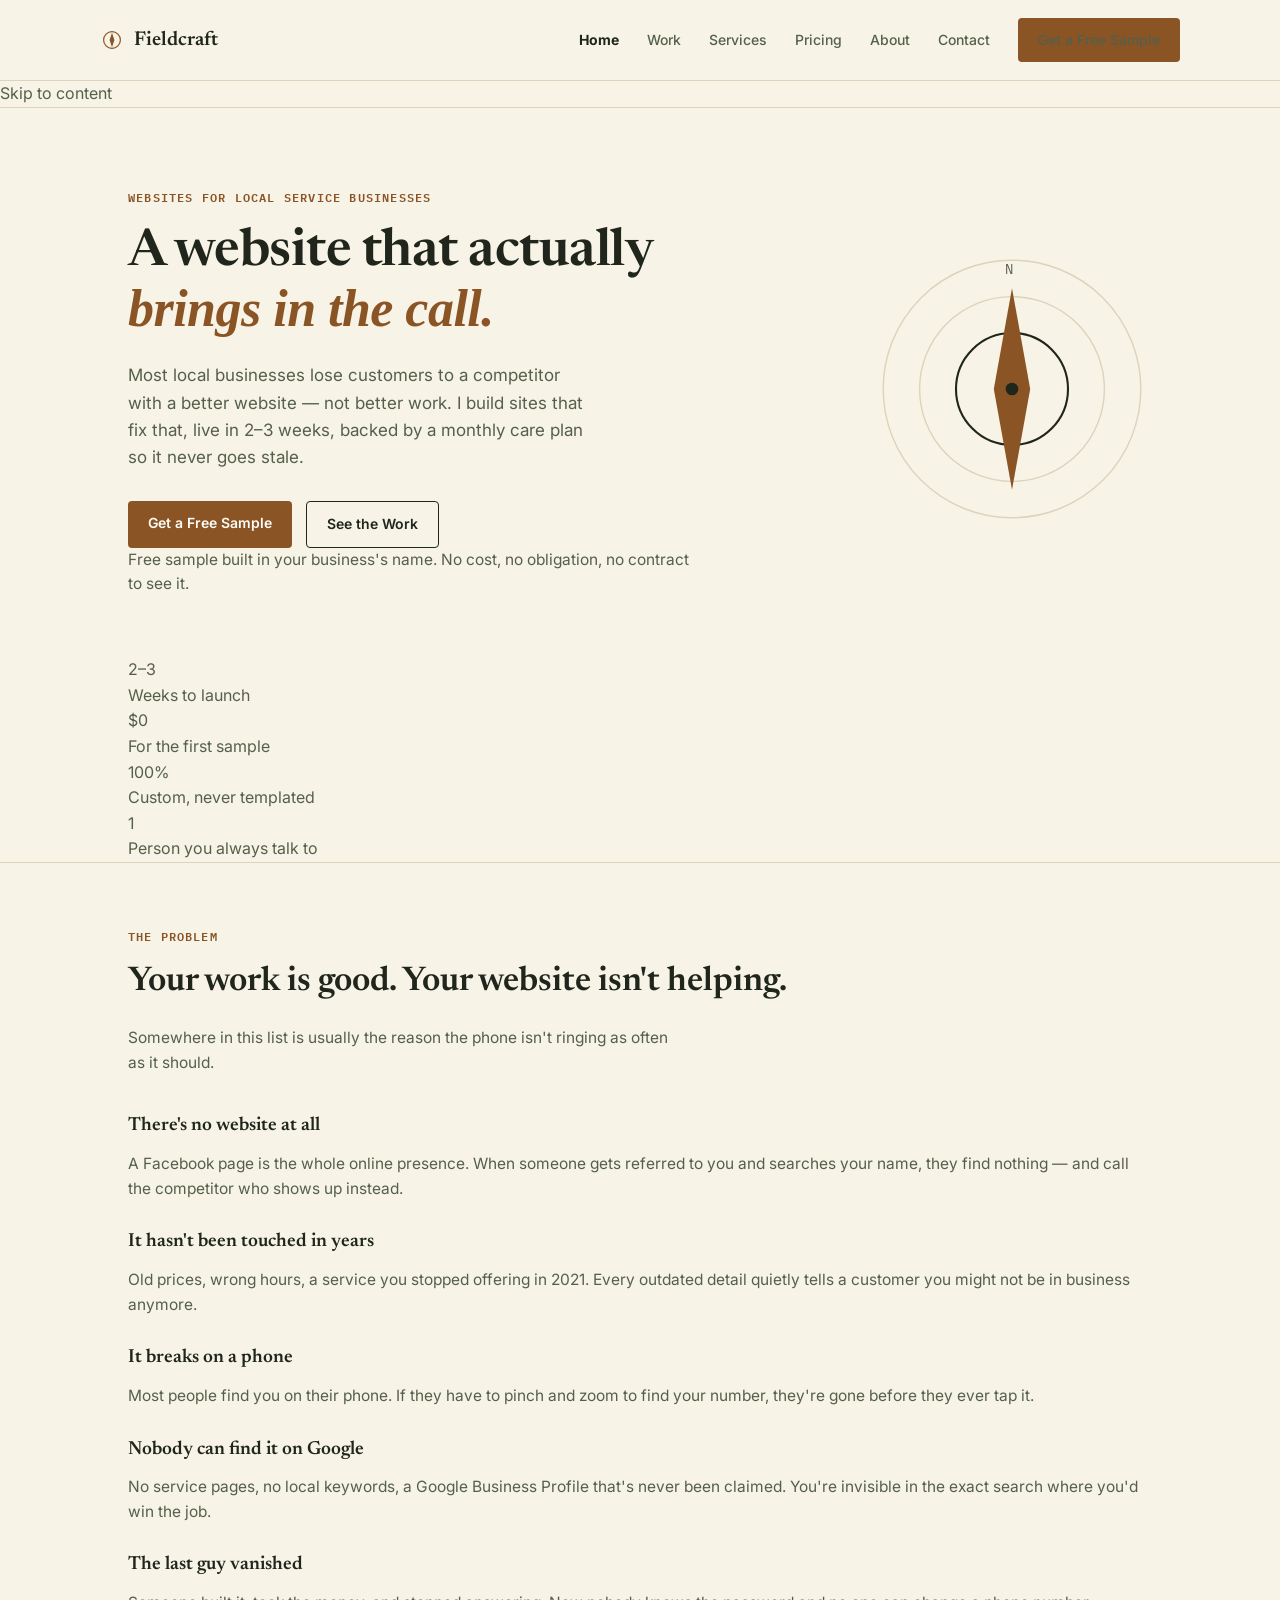
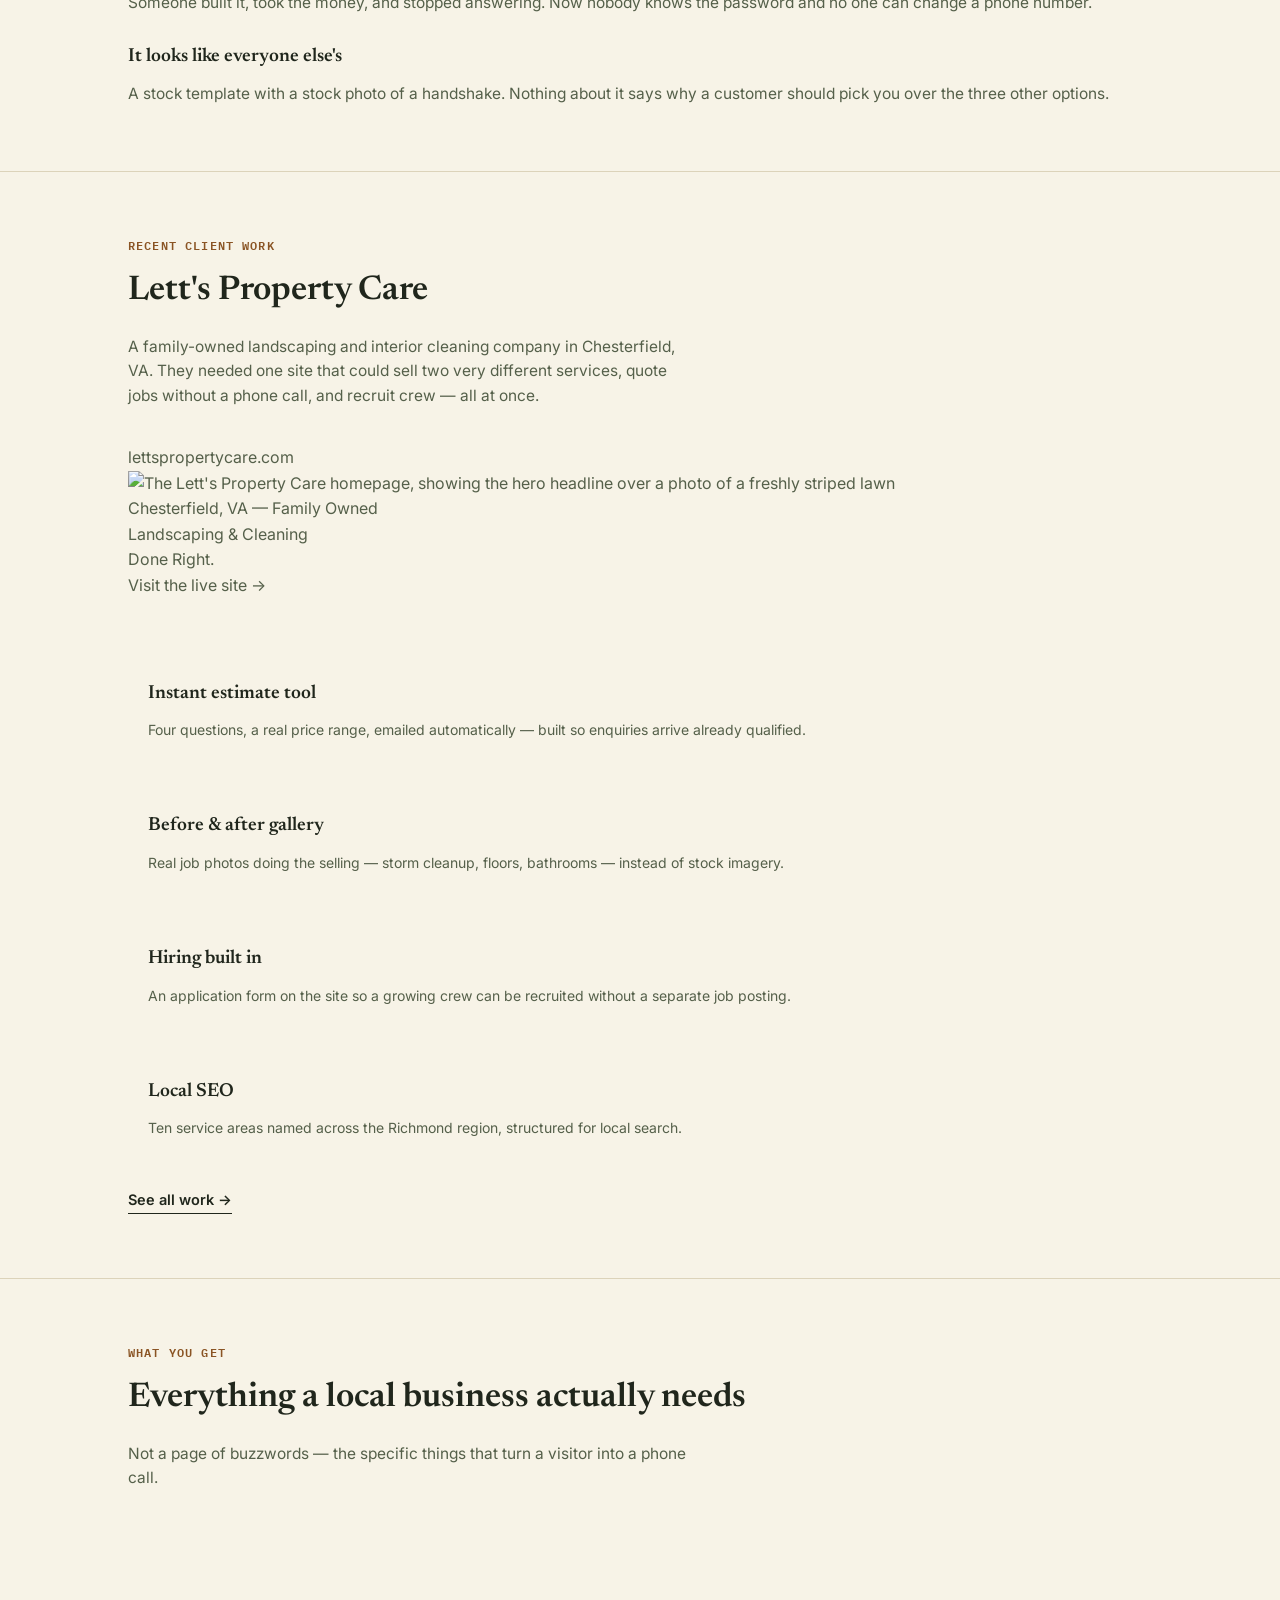
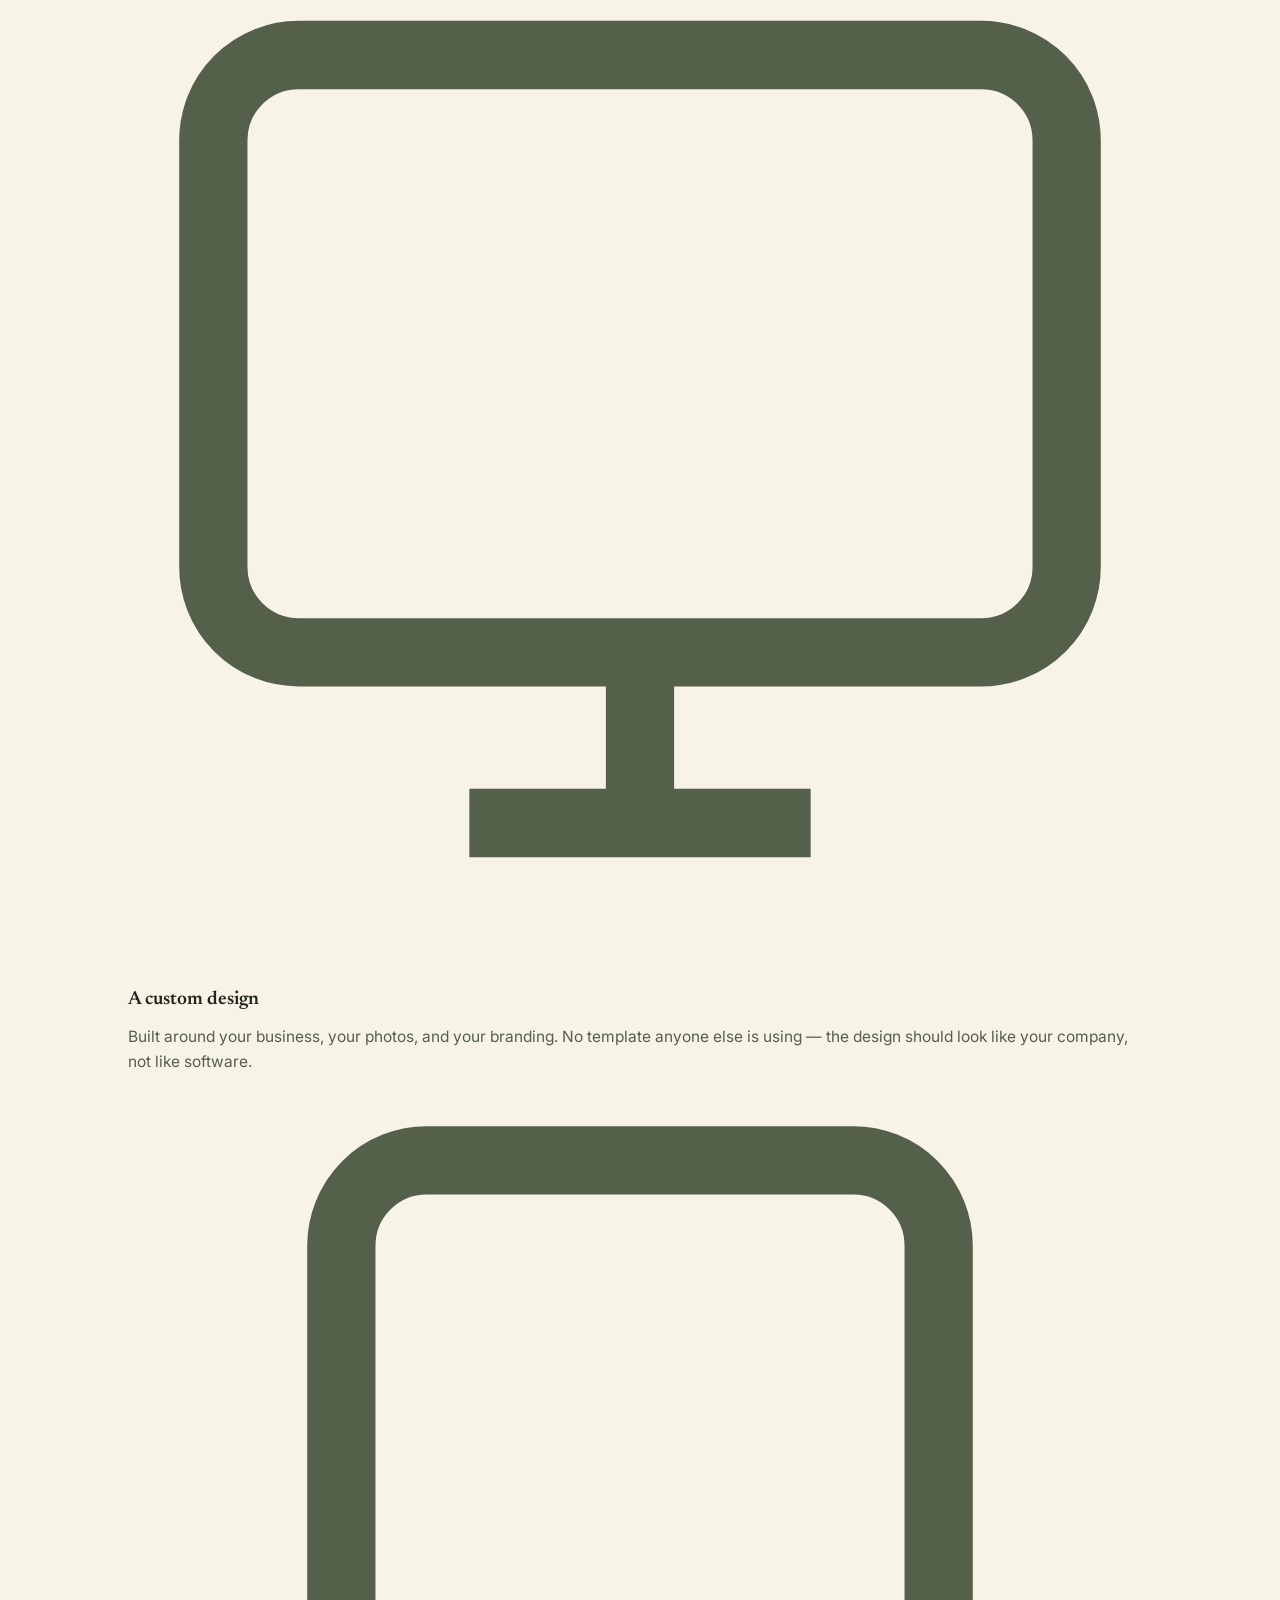
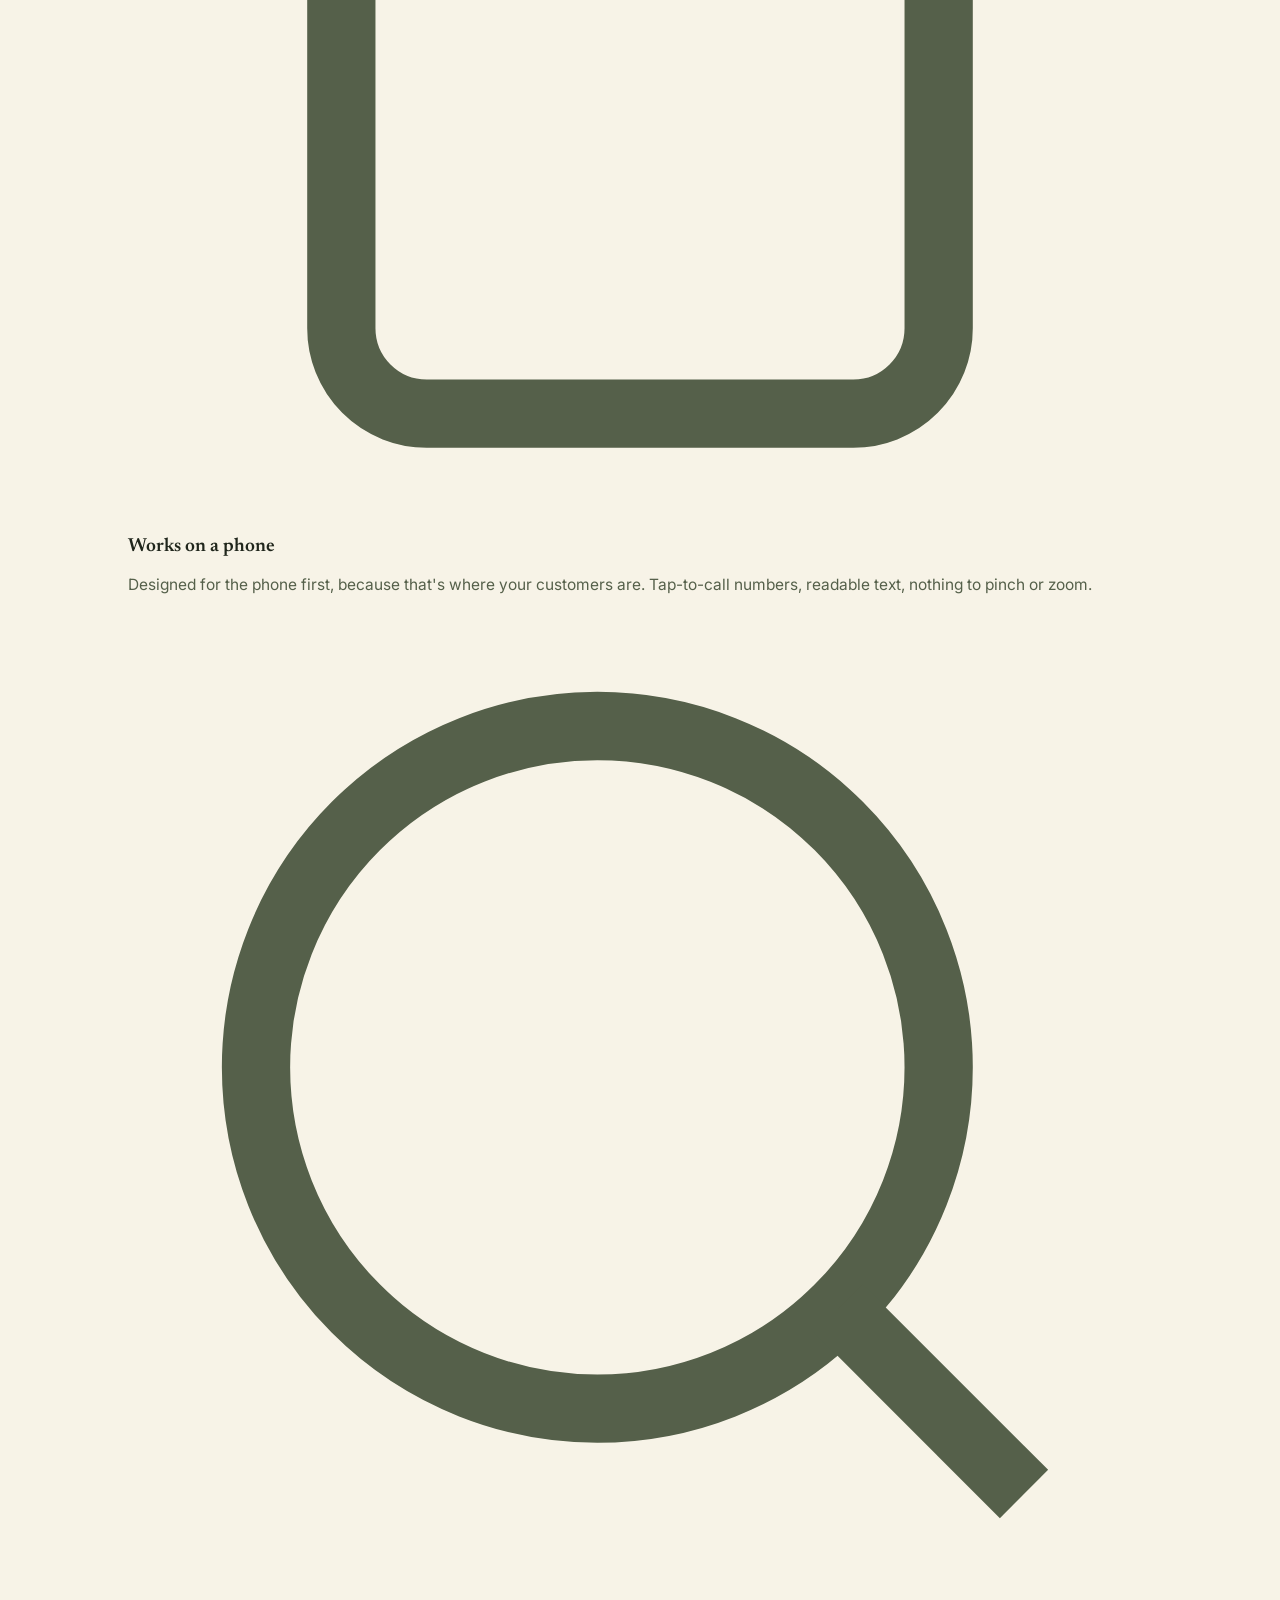
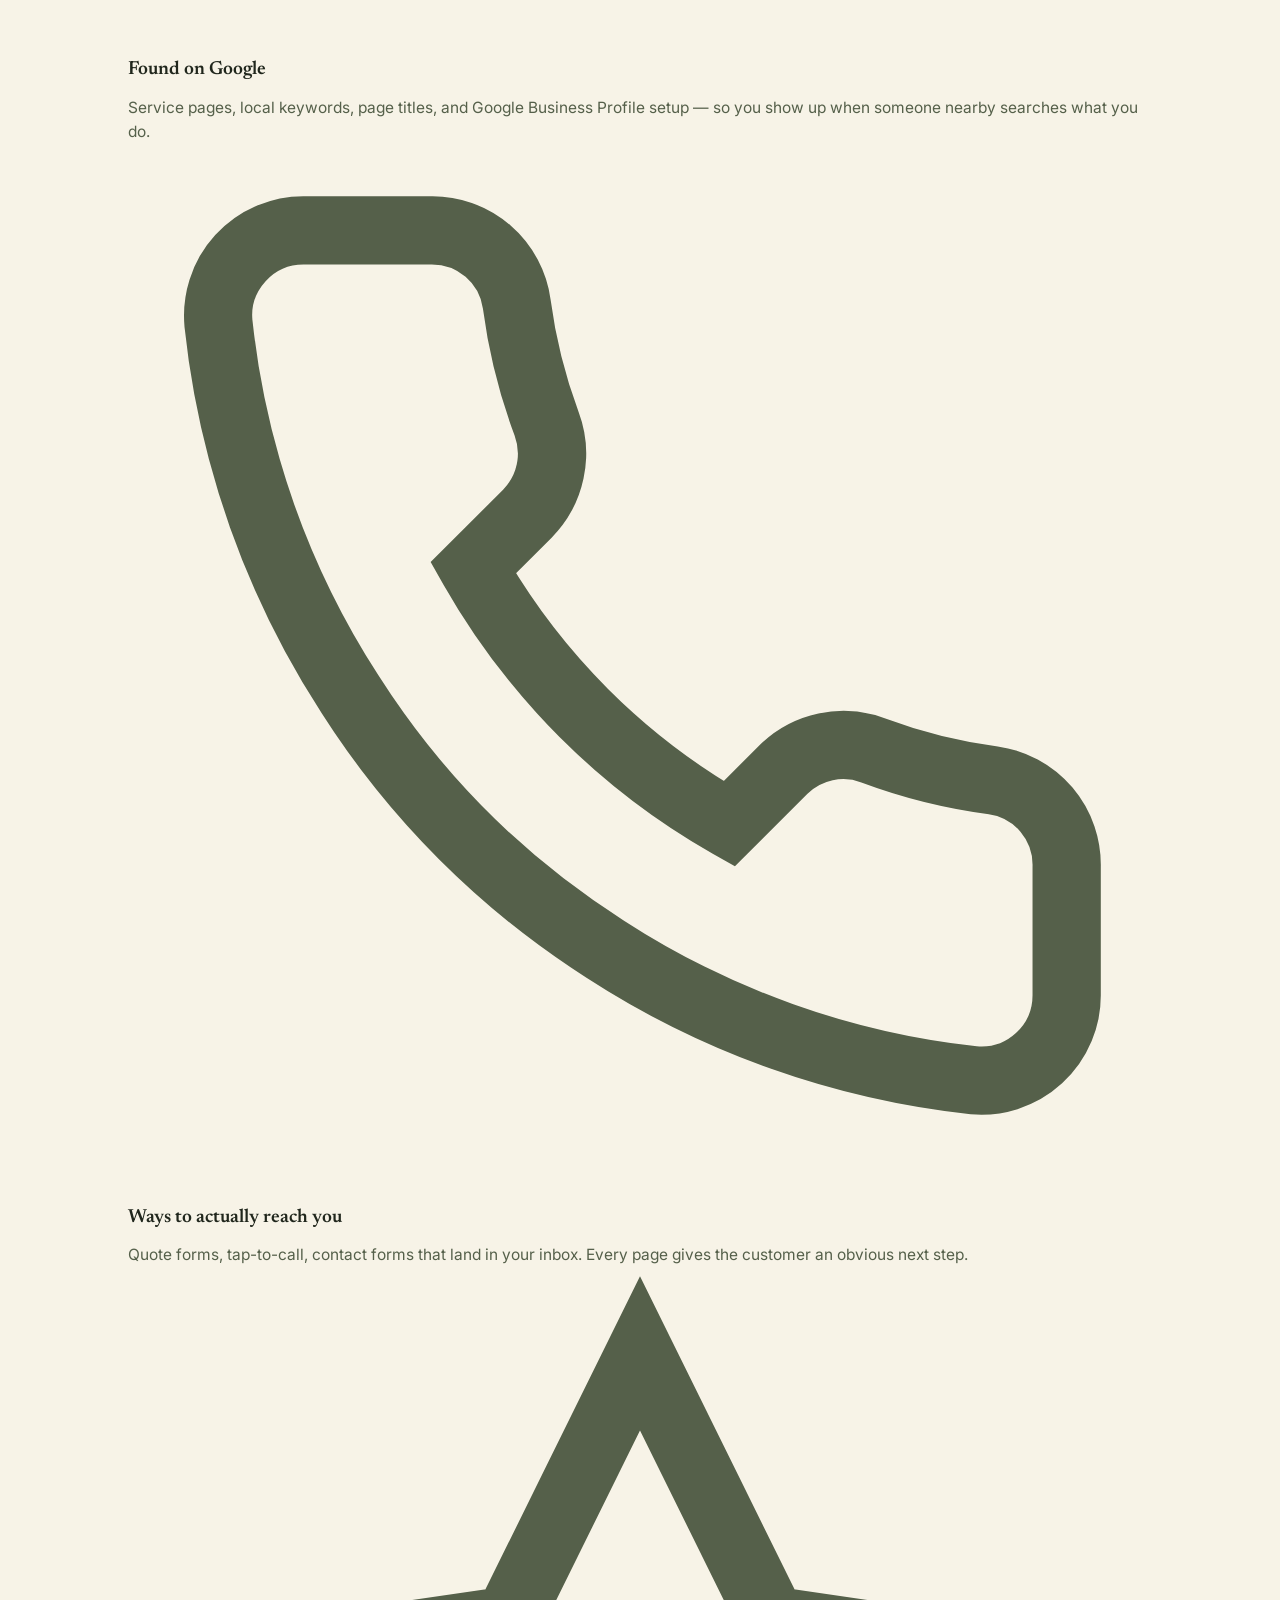
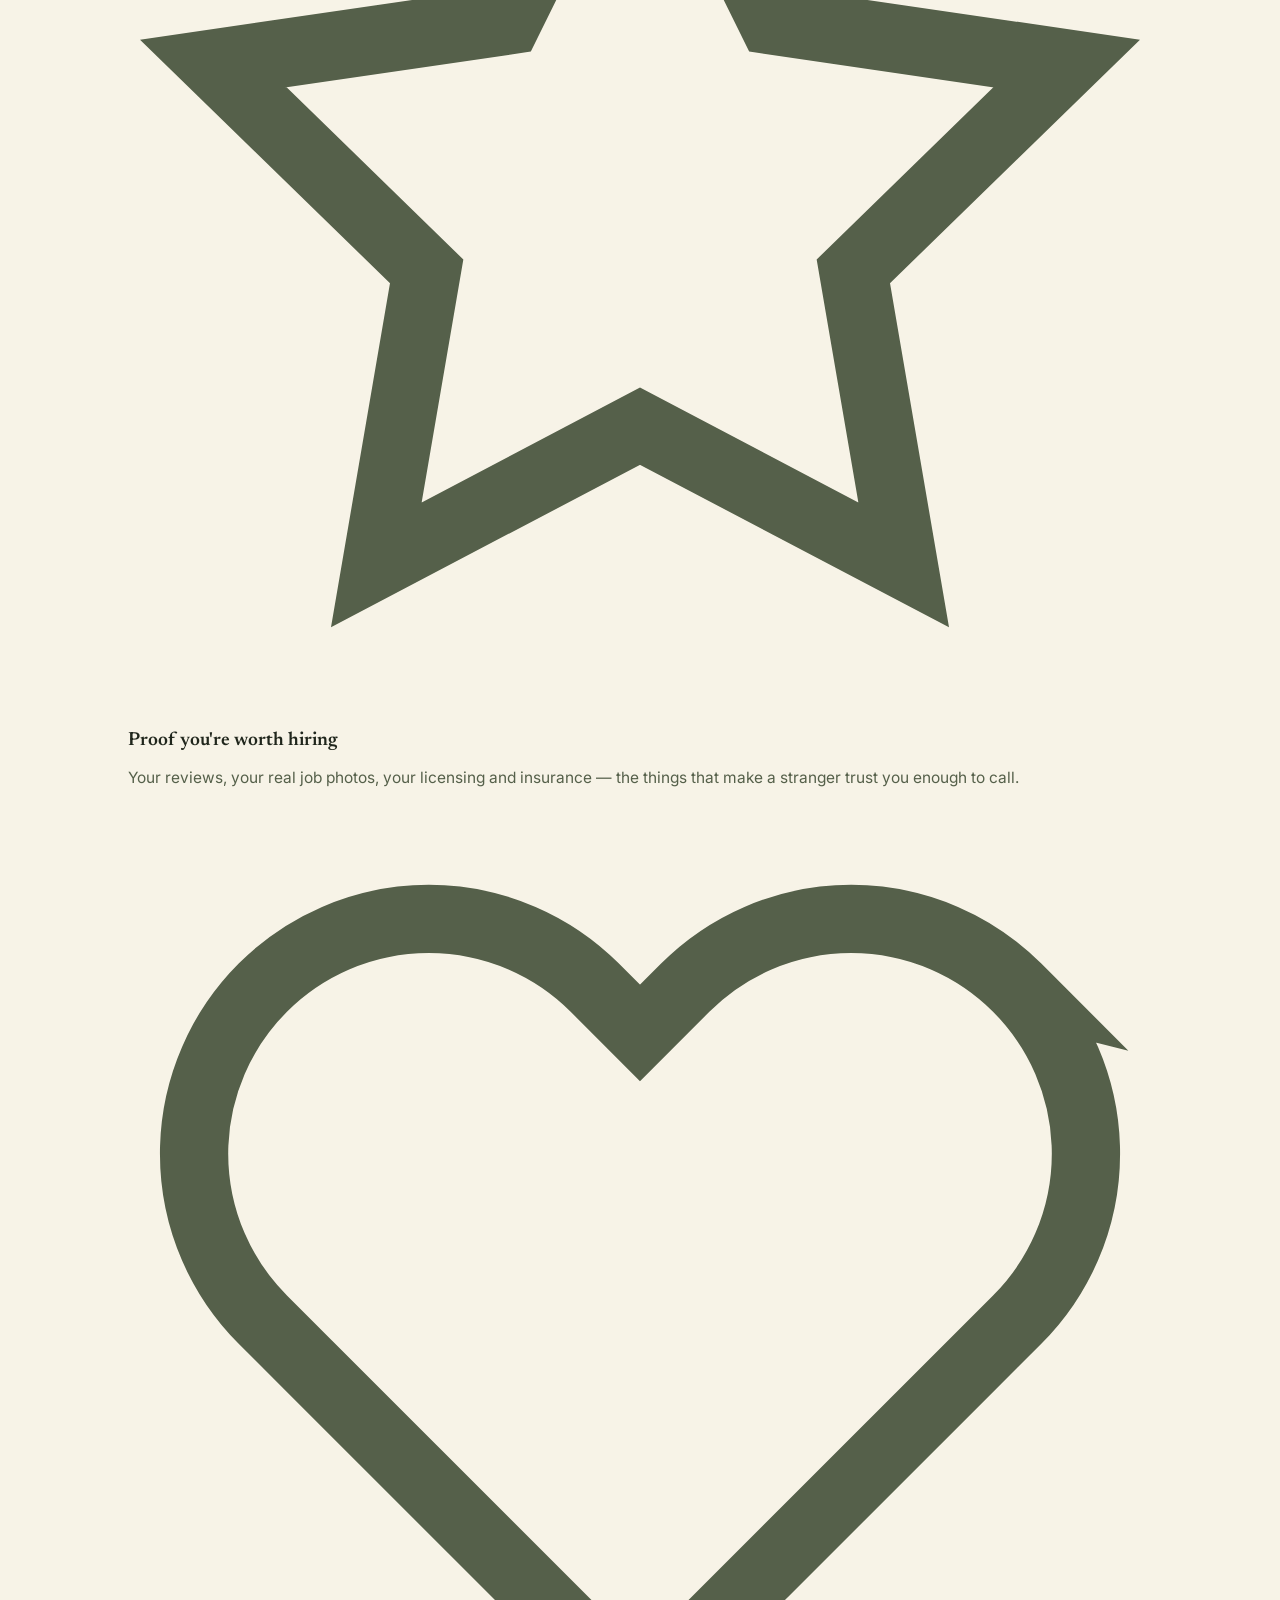
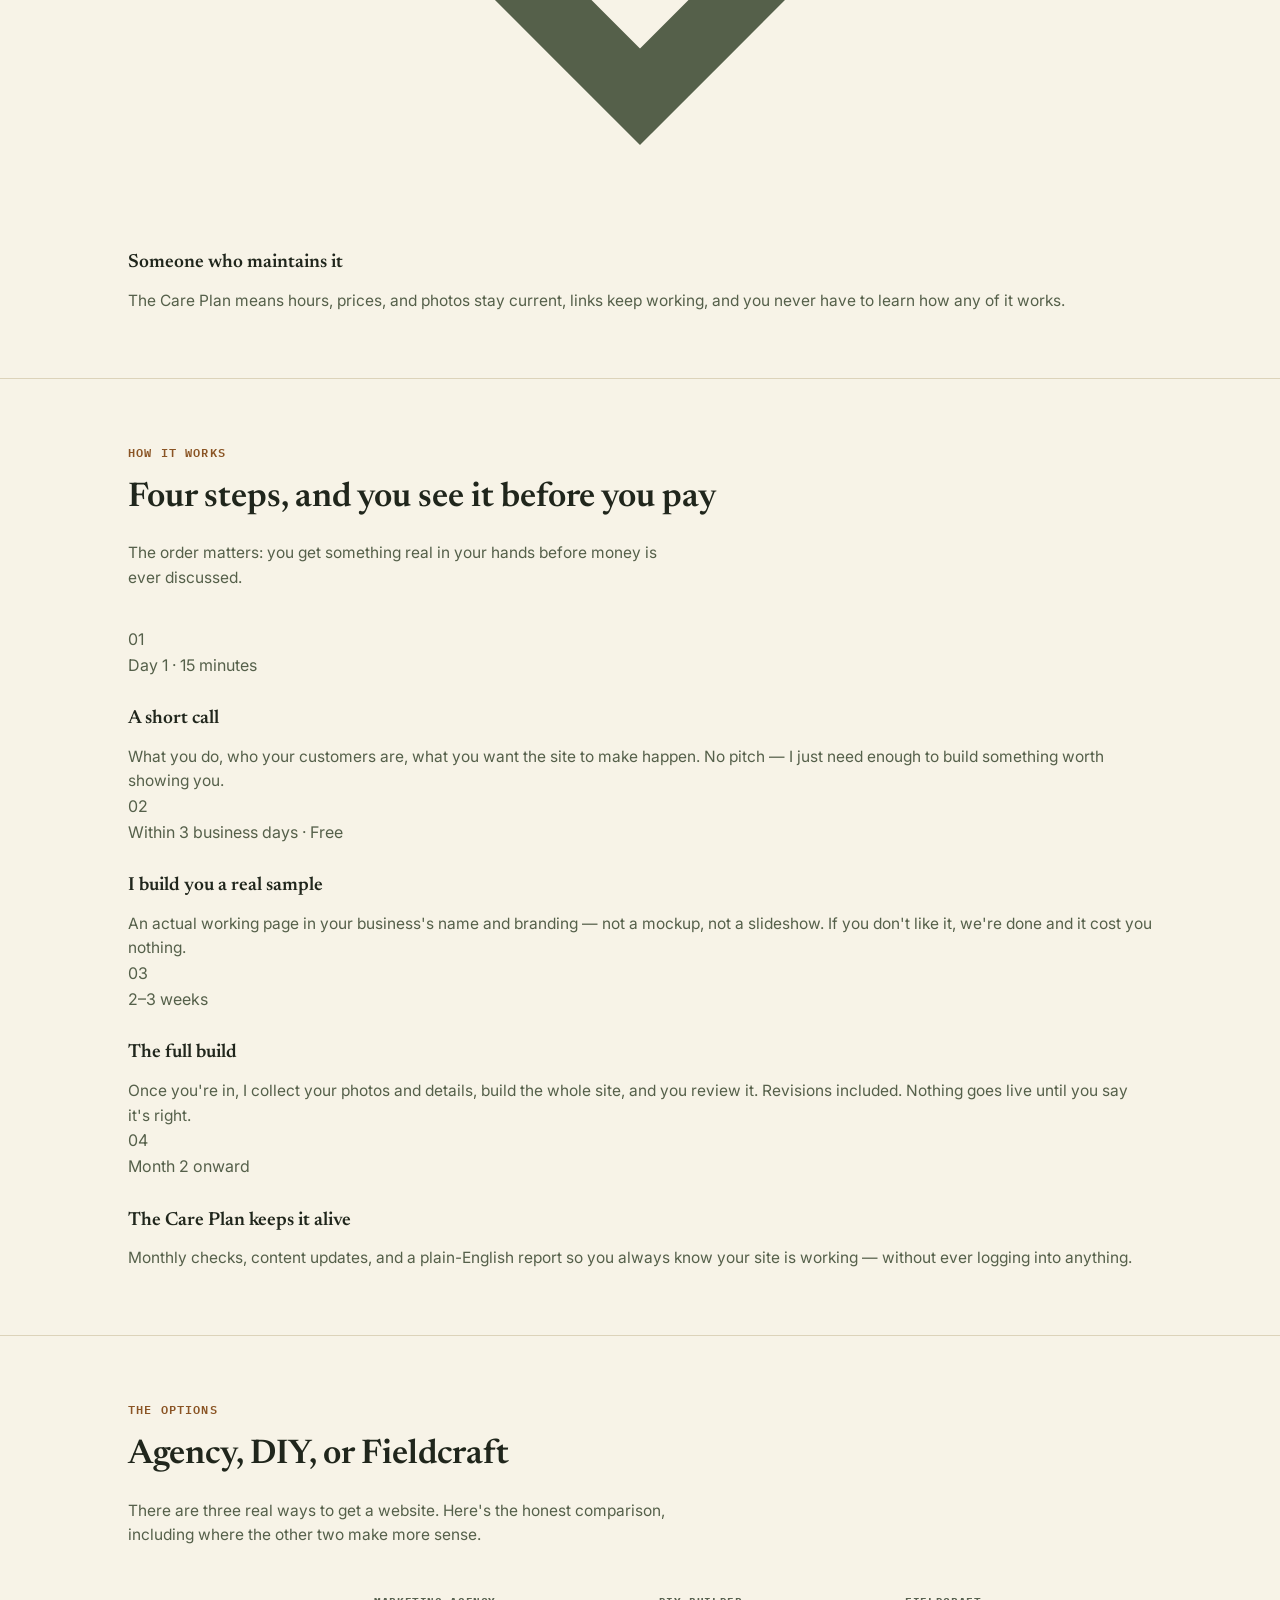
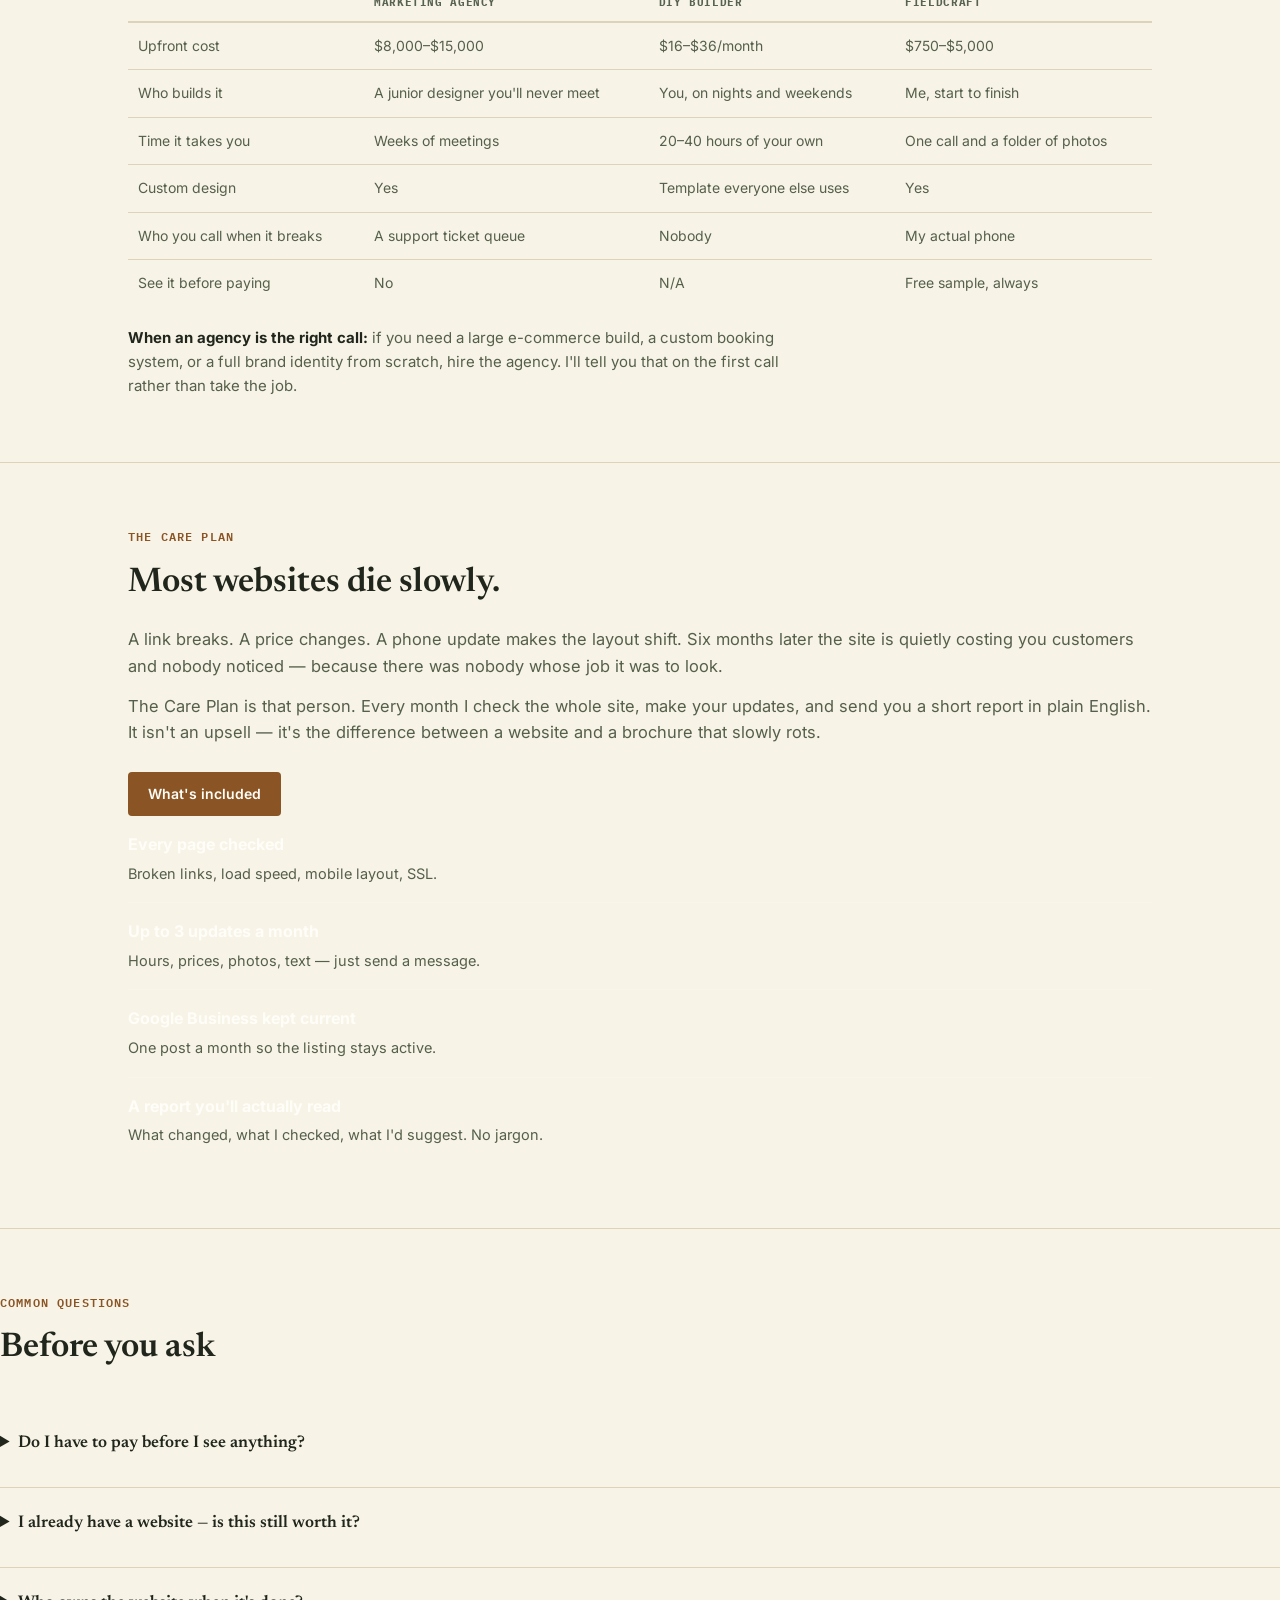
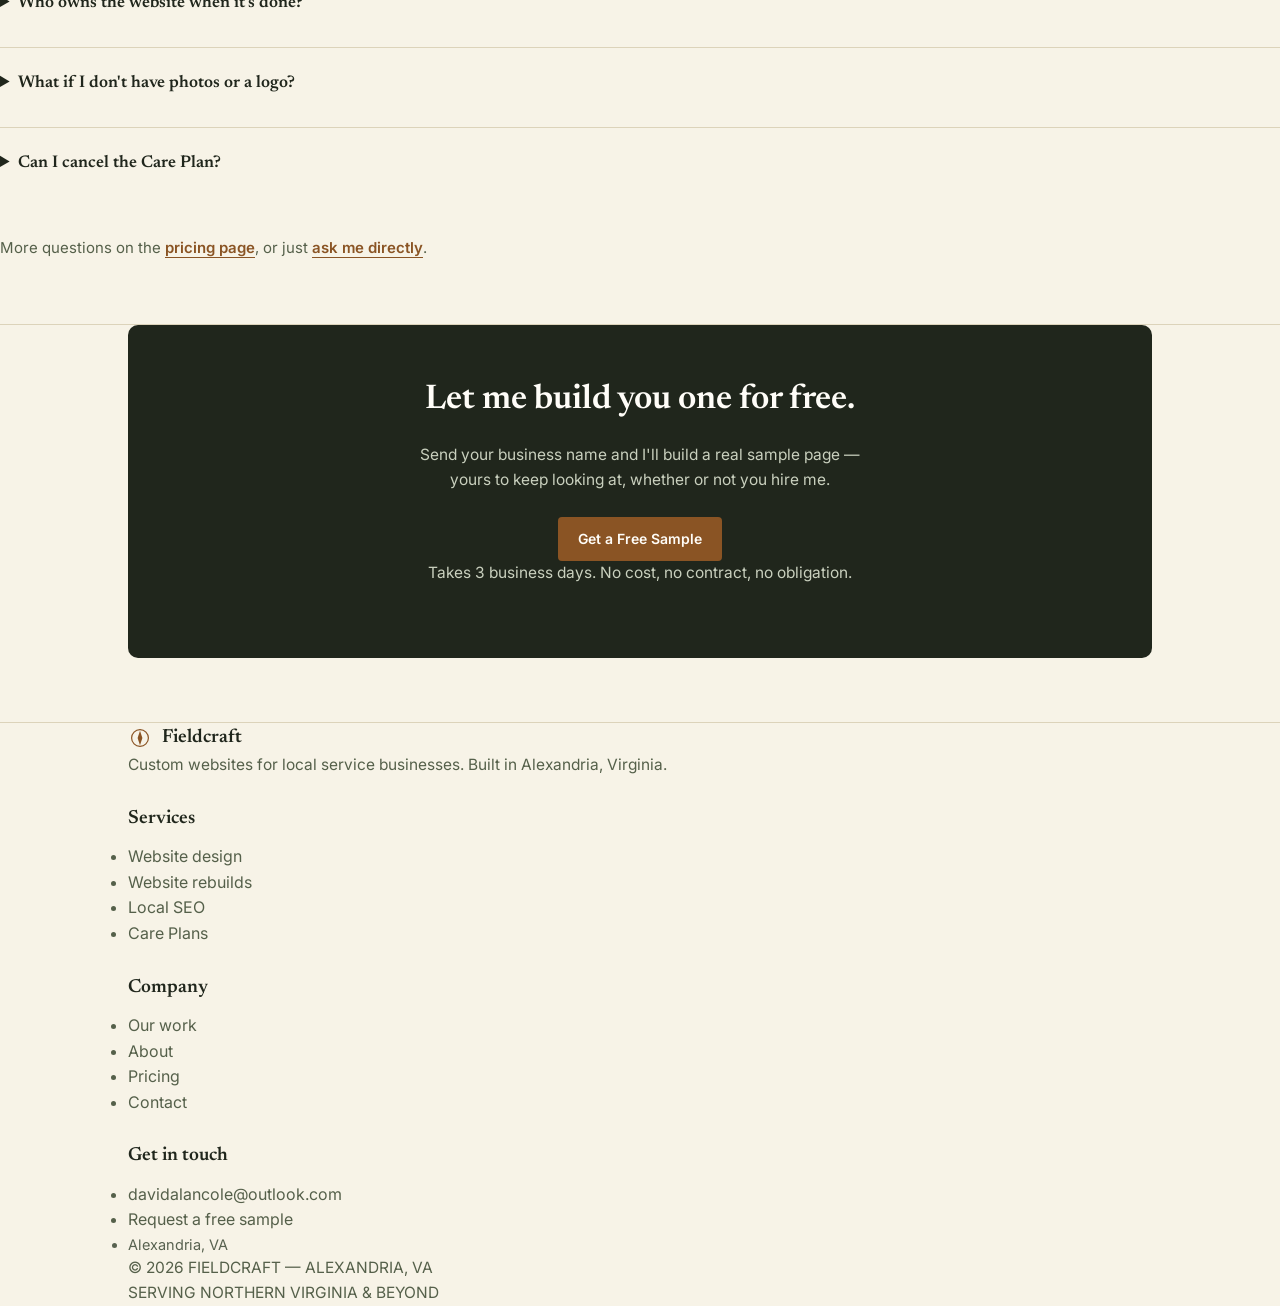
==== commit d93204e5: "Add files via upload" ====
--- a/index.html
+++ b/index.html
@@ -133,18 +133,19 @@
     <h2>Lett's Property Care</h2>
     <p class="section-intro">A family-owned landscaping and interior cleaning company in Chesterfield, VA. They needed one site that could sell two very different services, quote jobs without a phone call, and recruit crew — all at once.</p>
 
-    <div class="work-card" style="max-width:none;">
-      <a class="work-card-link" href="https://www.lettspropertycare.com/" target="_blank" rel="noopener" aria-label="Visit Lett's Property Care (opens in new tab)"></a>
-      <div class="work-frame" style="height:340px;">
-        <span class="work-tag real">Live client site</span>
-        <iframe src="https://www.lettspropertycare.com/" title="Lett's Property Care website preview" tabindex="-1" loading="lazy" style="transform:scale(.52);width:1280px;height:1400px;"></iframe>
-      </div>
-      <div class="work-info" style="padding:28px 30px 30px;">
-        <div class="name">Lett's Property Care — lettspropertycare.com</div>
-        <div class="type">Landscaping &amp; interior cleaning · Chesterfield, VA</div>
-        <p class="blurb" style="max-width:680px;">Built with a 4-step instant estimate calculator that gives customers a real price range and emails it to them, a before-and-after gallery for proof of work, an online job application system for hiring crew, and service-area pages targeting ten towns across the Richmond region.</p>
-        <span class="view-link">Visit the live site →</span>
-      </div>
+    <div class="site-preview">
+      <div class="browser-bar">
+        <span class="dot"></span><span class="dot"></span><span class="dot"></span>
+        <div class="url-pill">lettspropertycare.com</div>
+      </div>
+      <a class="preview-body" href="https://www.lettspropertycare.com/" target="_blank" rel="noopener">
+        <img src="letts-preview.jpg" alt="The Lett's Property Care homepage, showing the hero headline over a photo of a freshly striped lawn" loading="lazy" onerror="this.closest('.preview-body').classList.add('no-img')">
+        <div class="preview-fallback">
+          <div class="pf-eyebrow">Chesterfield, VA — Family Owned</div>
+          <div class="pf-head">Landscaping &amp; Cleaning<br><span>Done Right.</span></div>
+          <div class="pf-cta">Visit the live site →</div>
+        </div>
+      </a>
     </div>
 
     <div class="grid-4" style="margin-top:32px;">
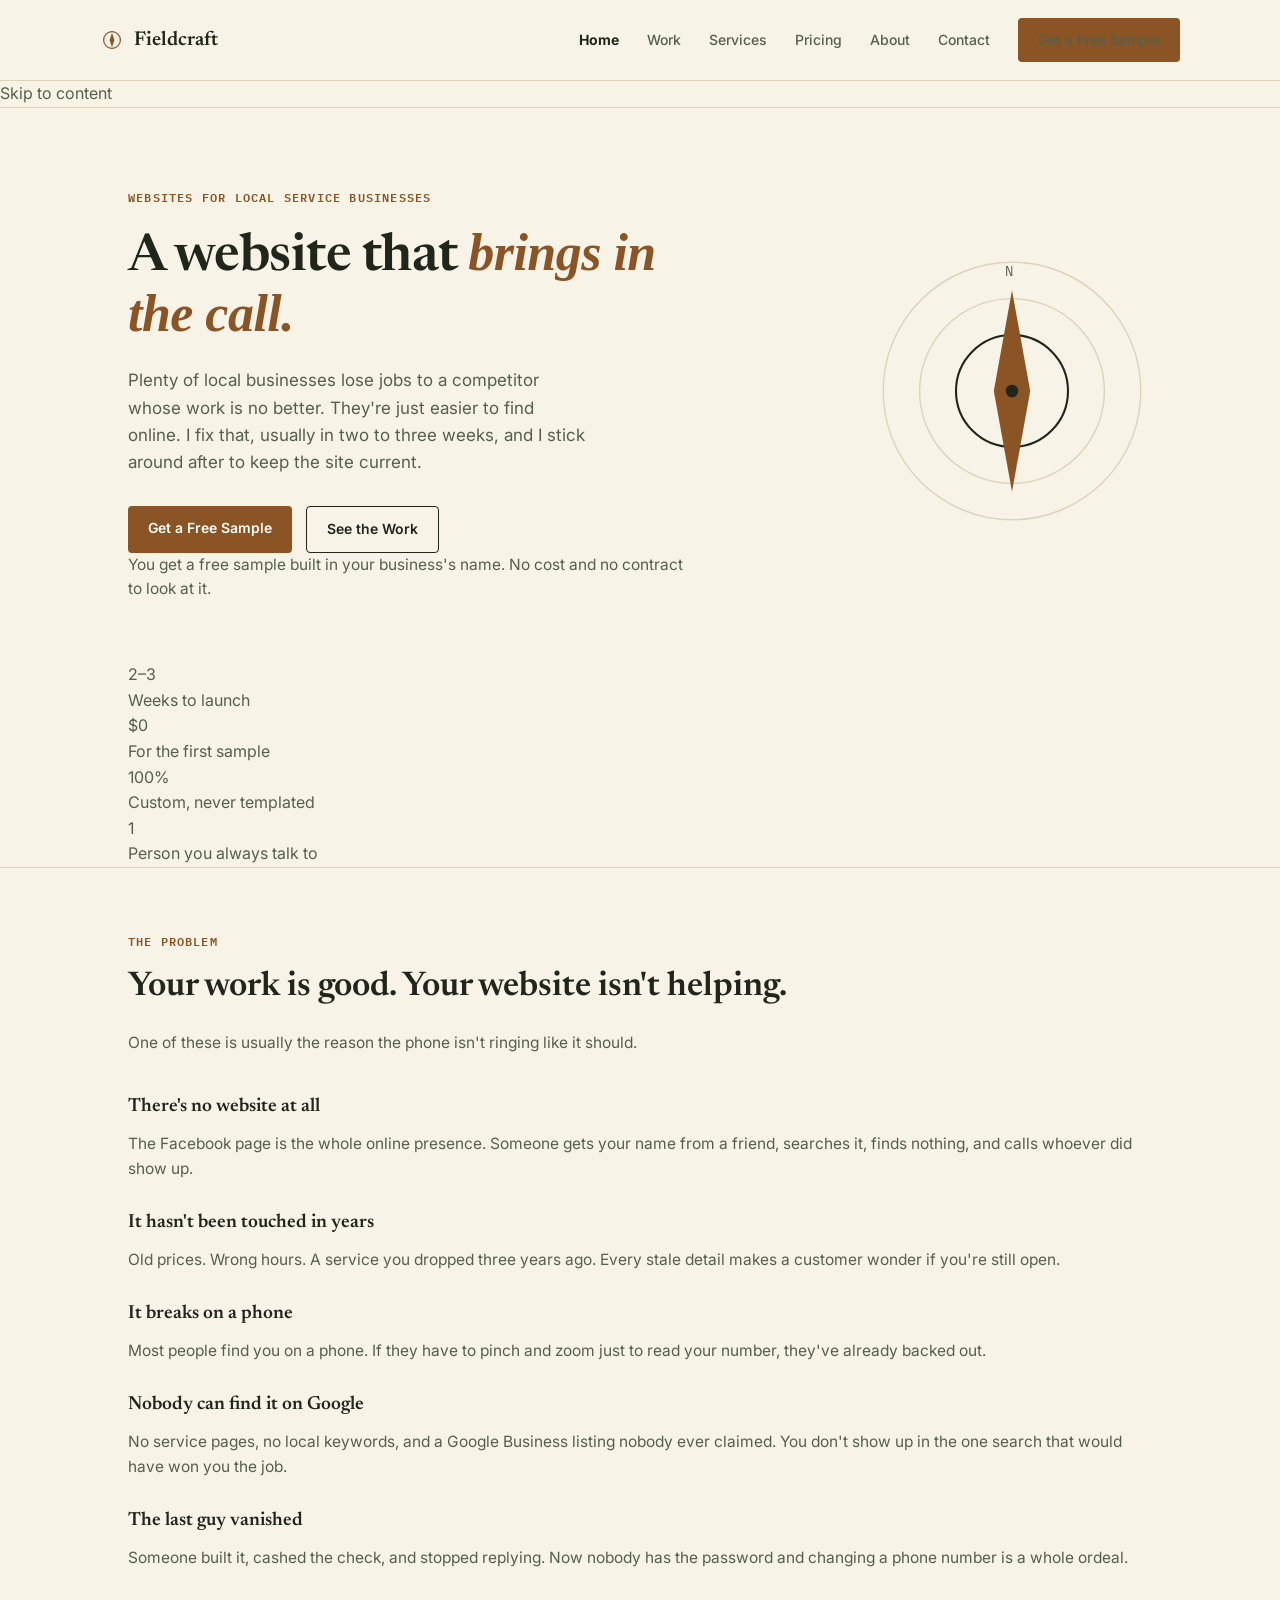
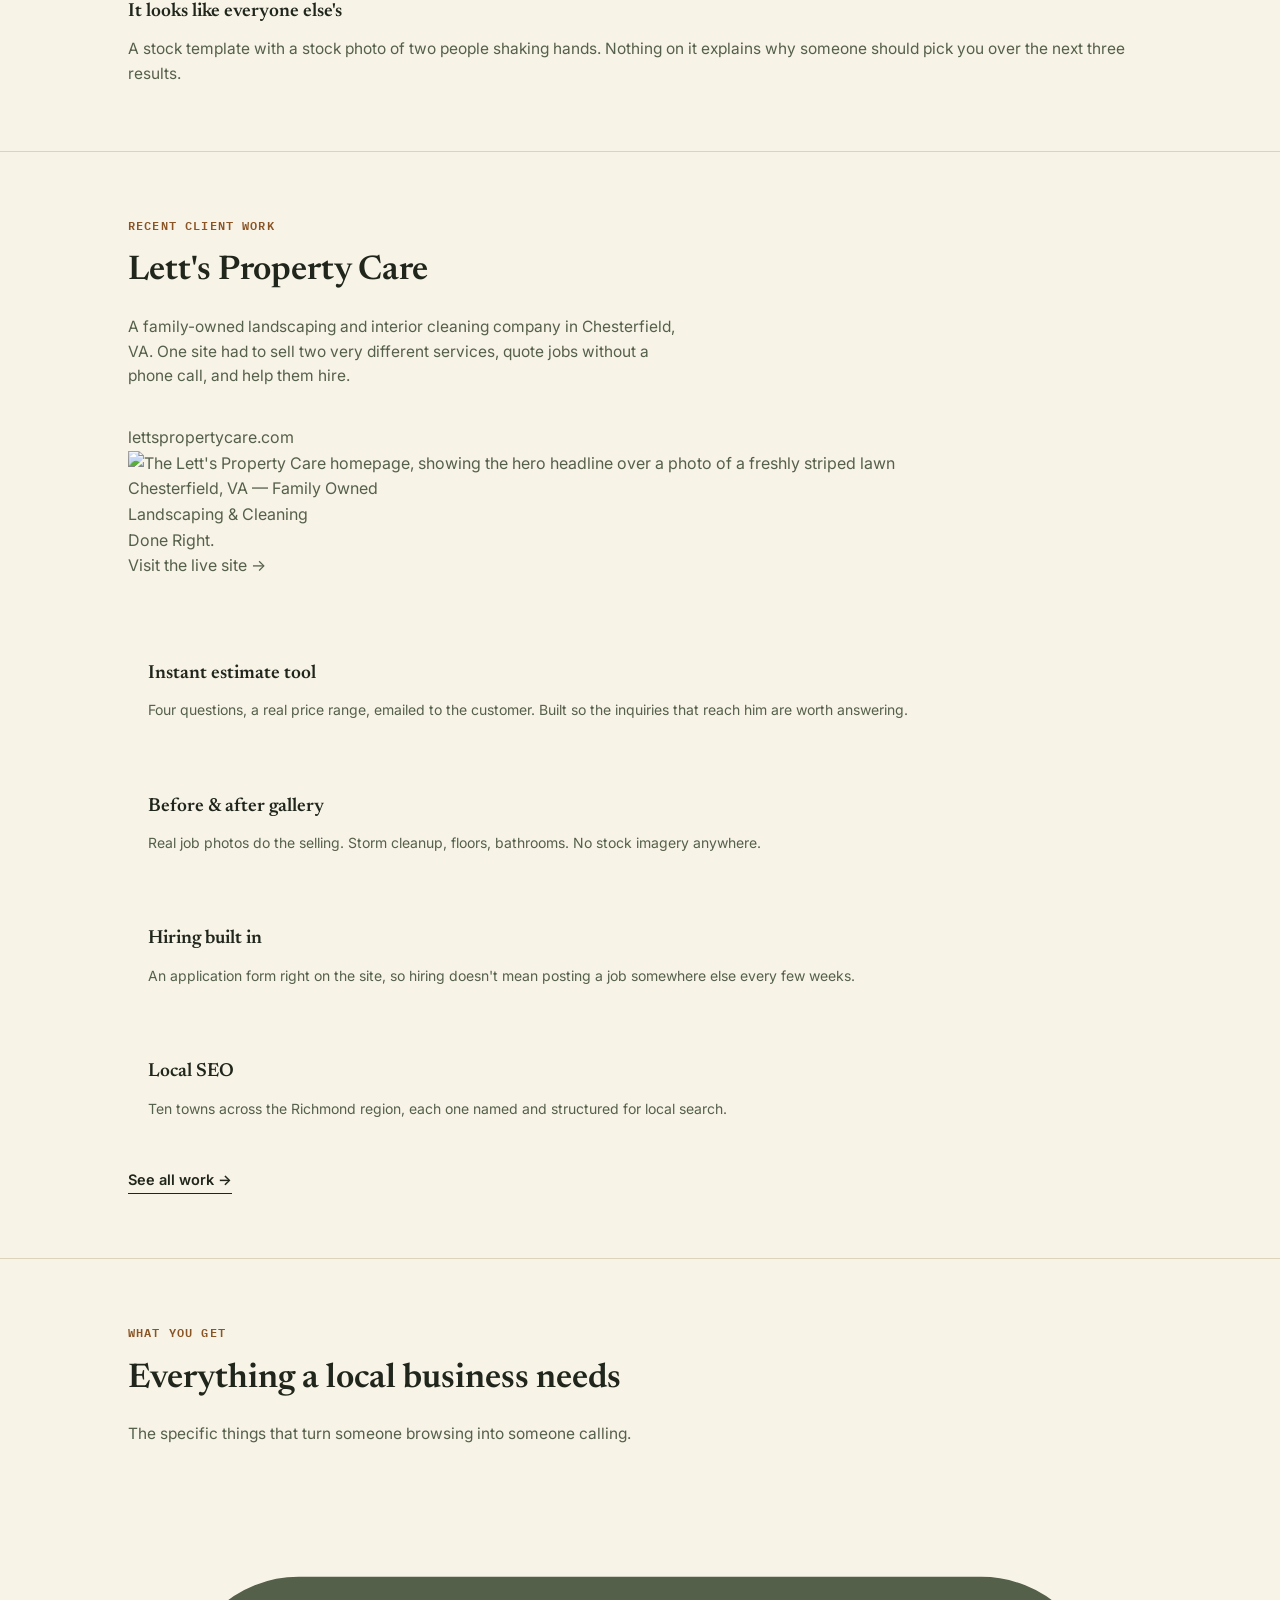
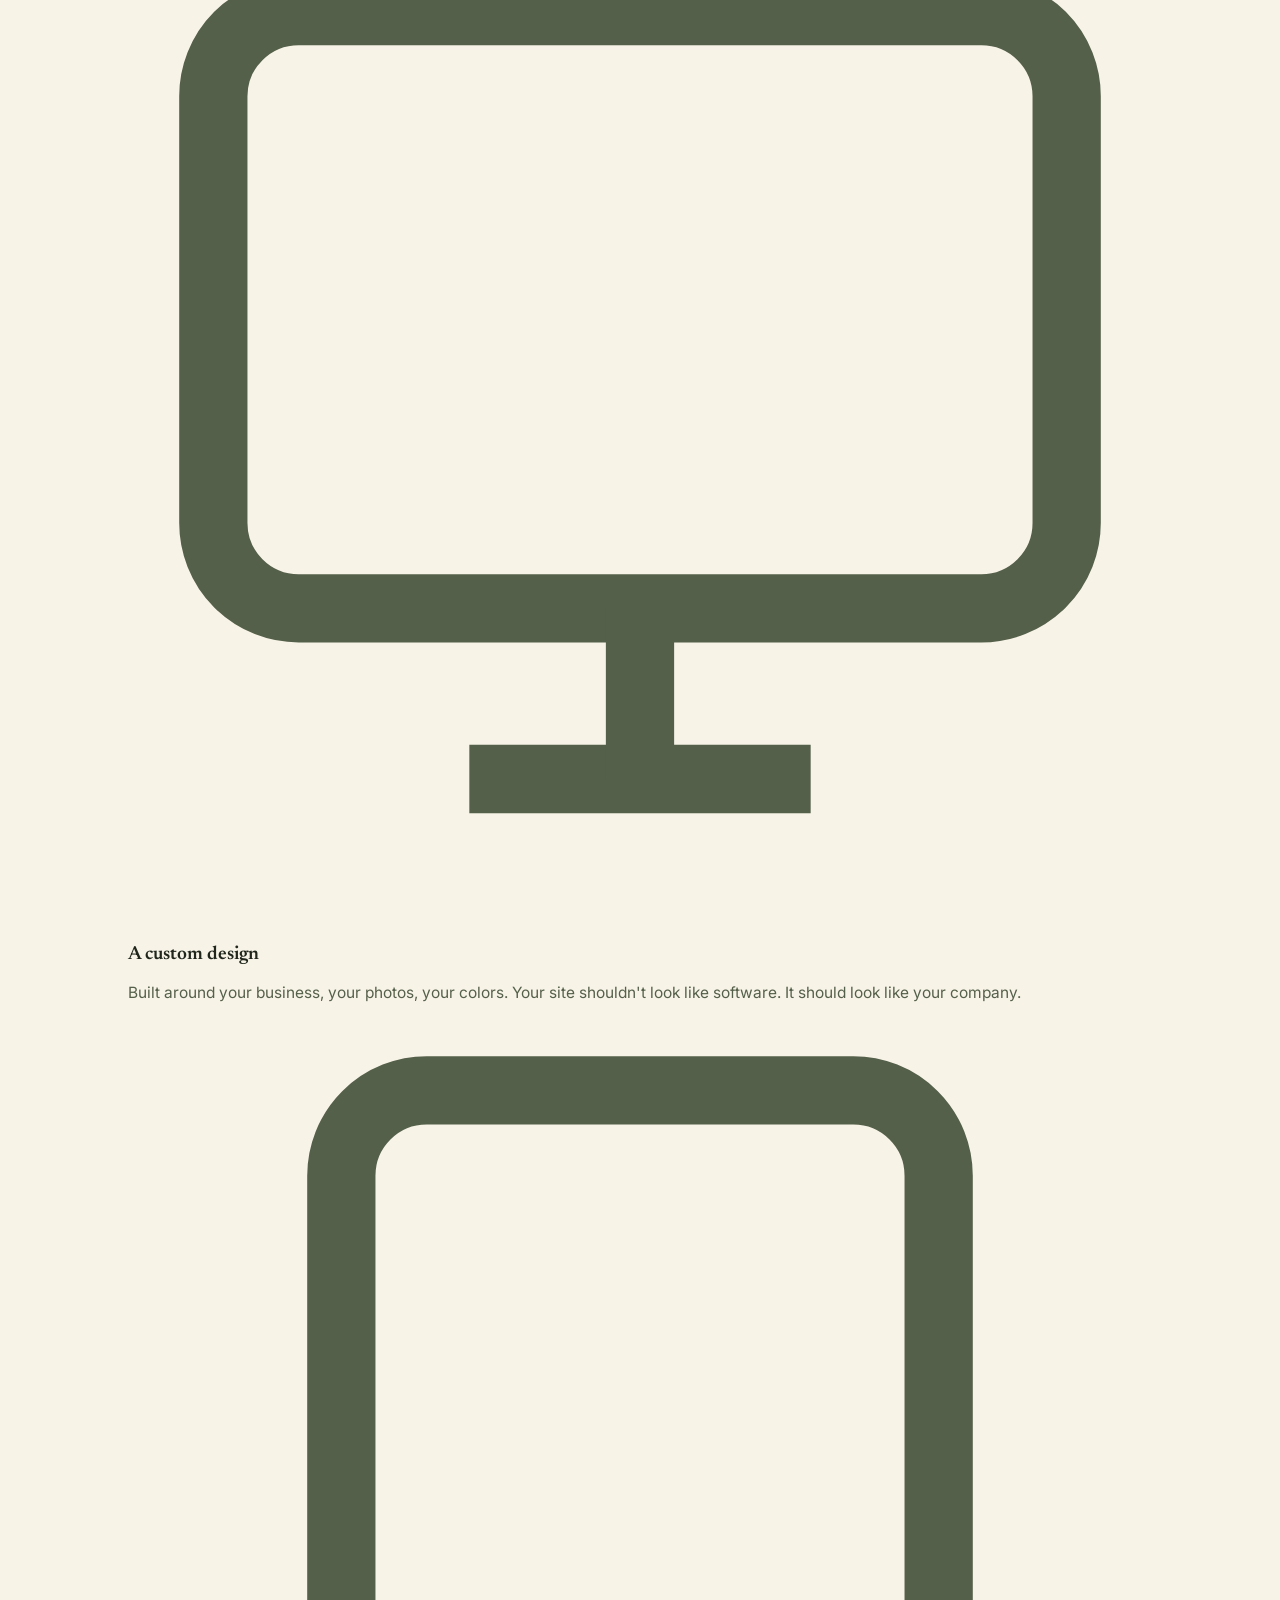
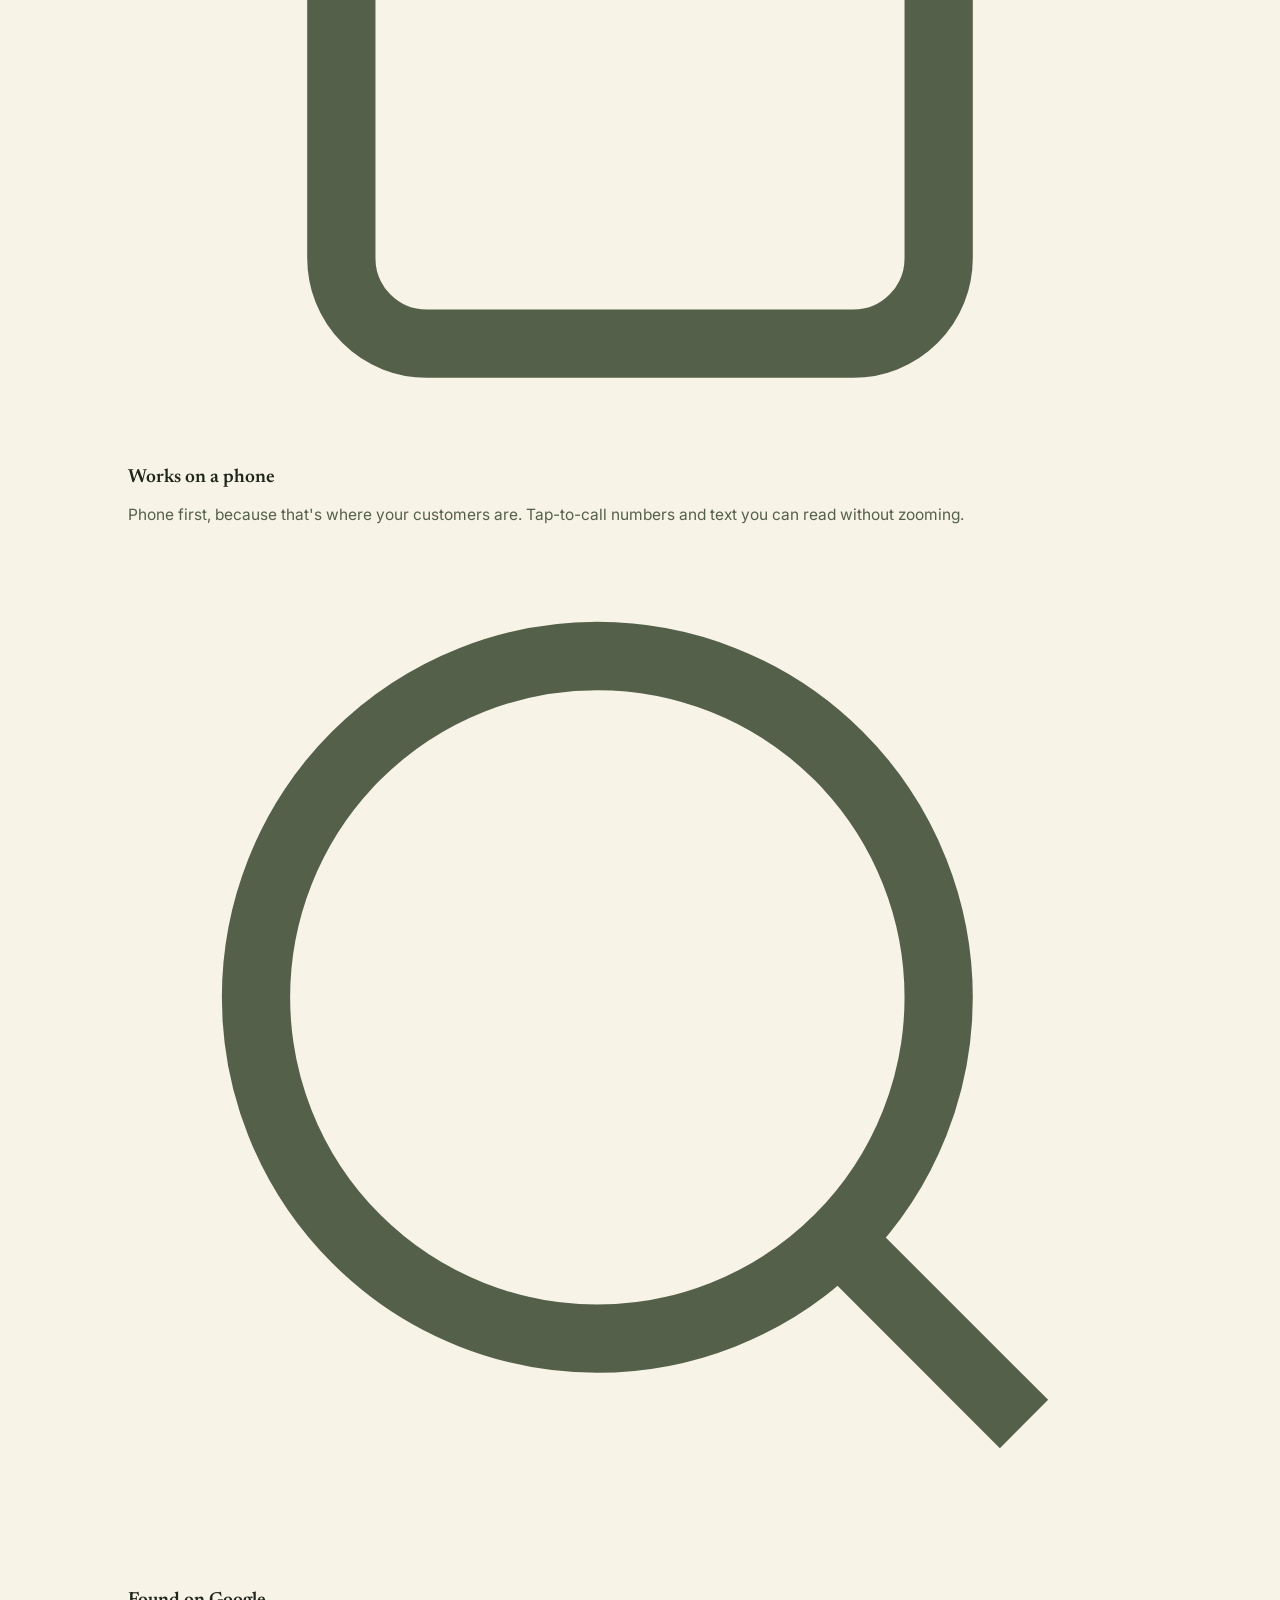
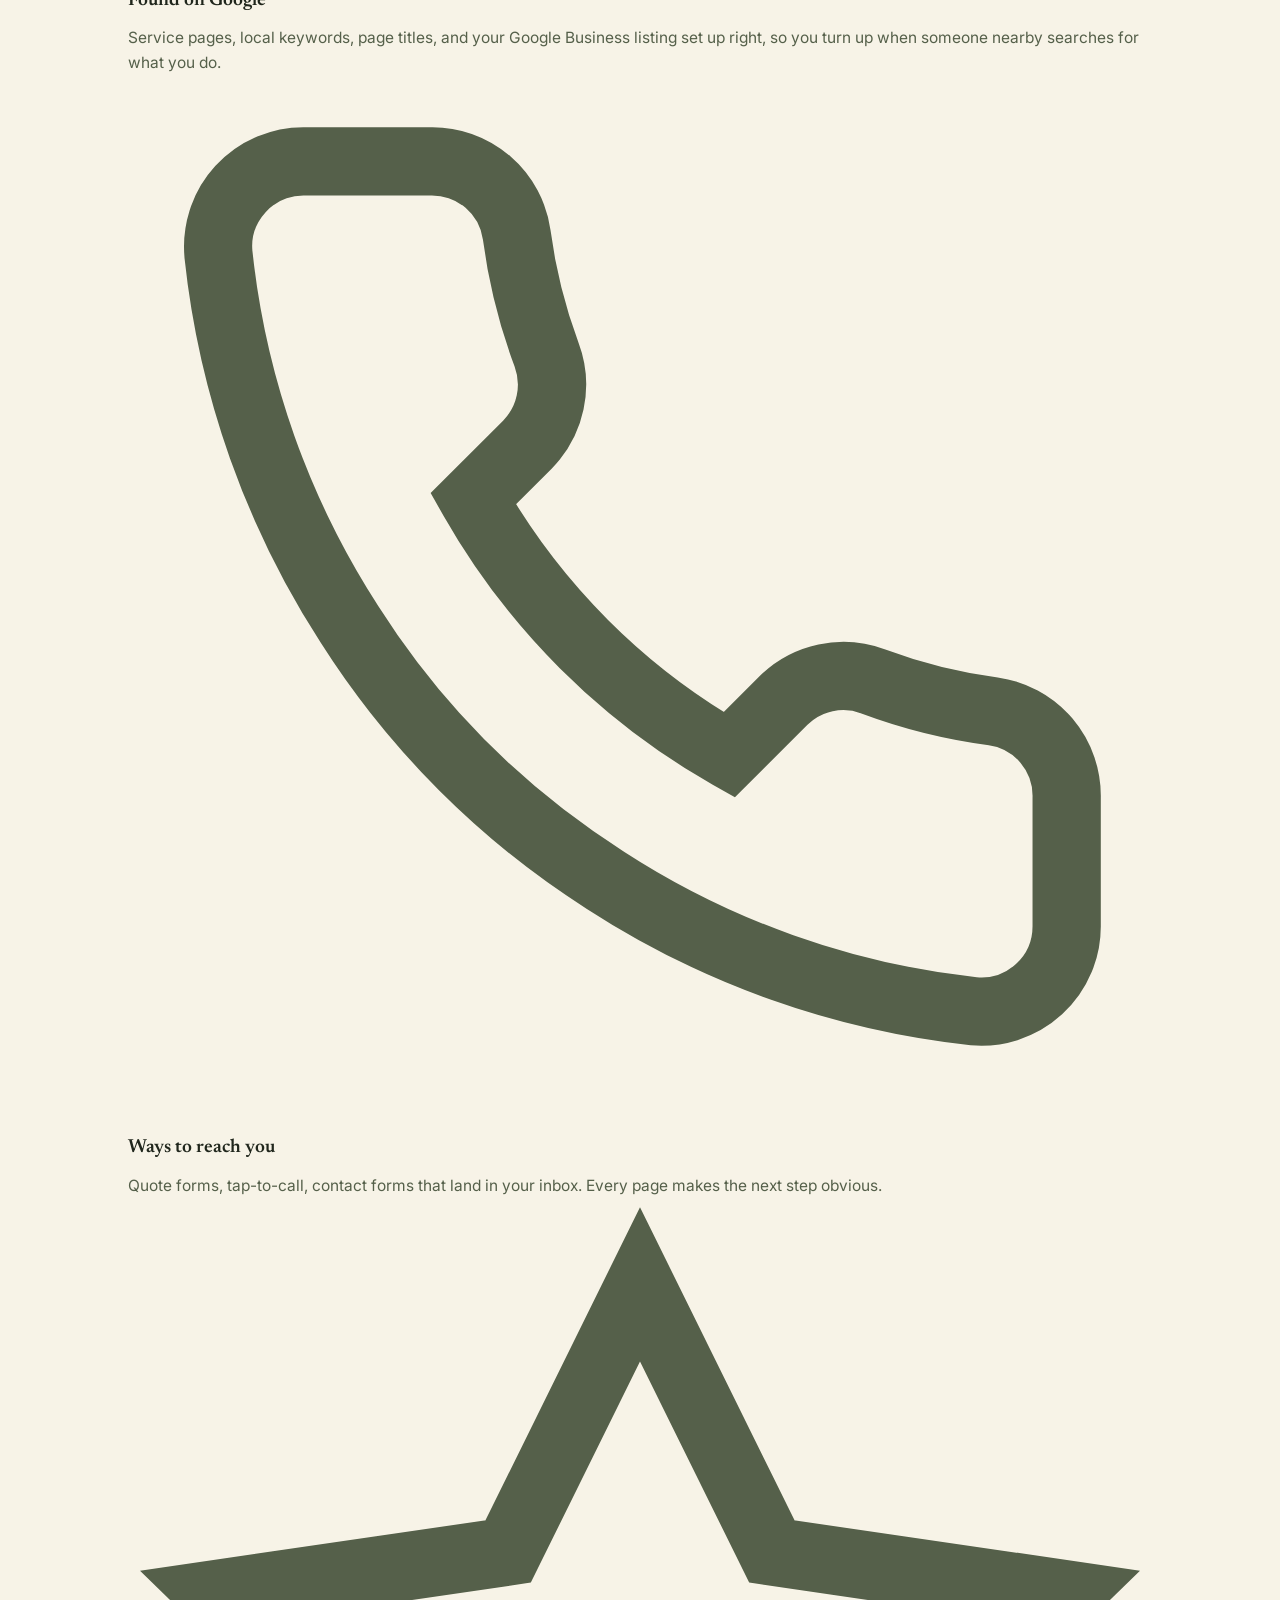
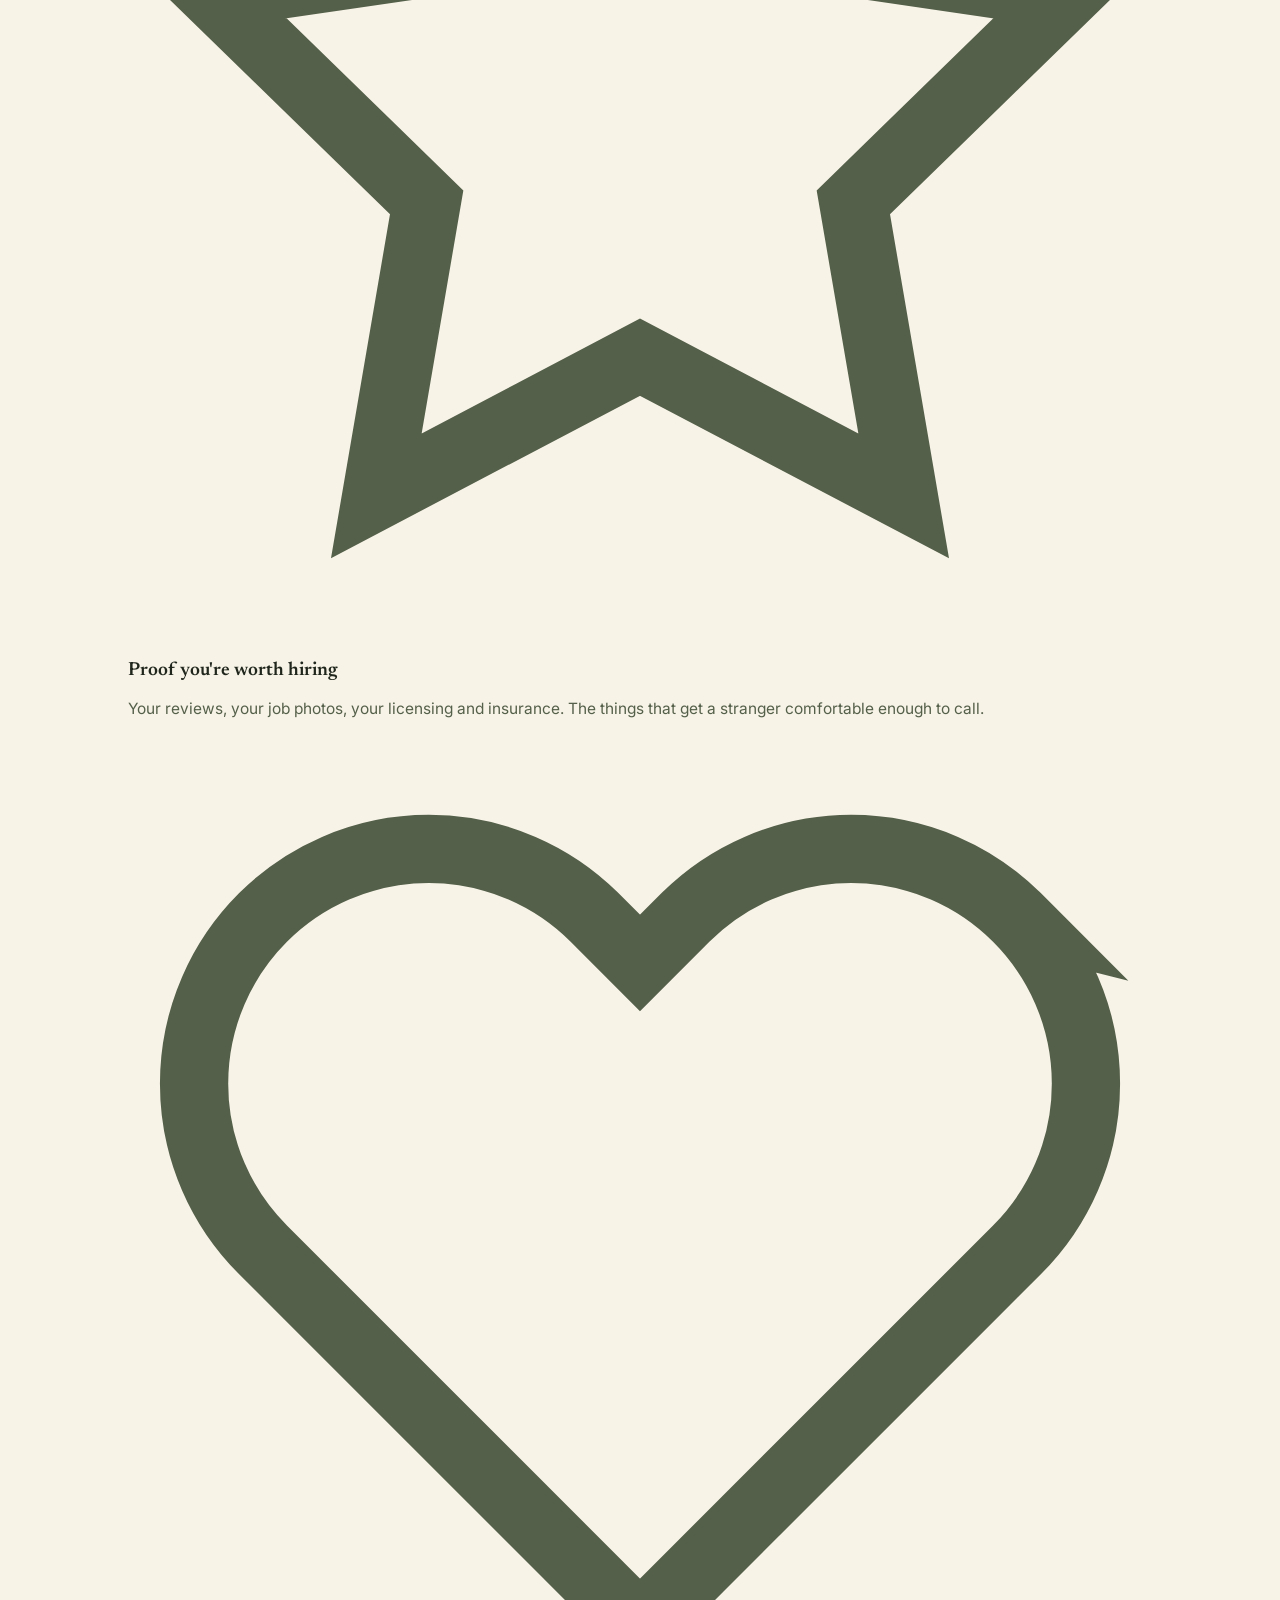
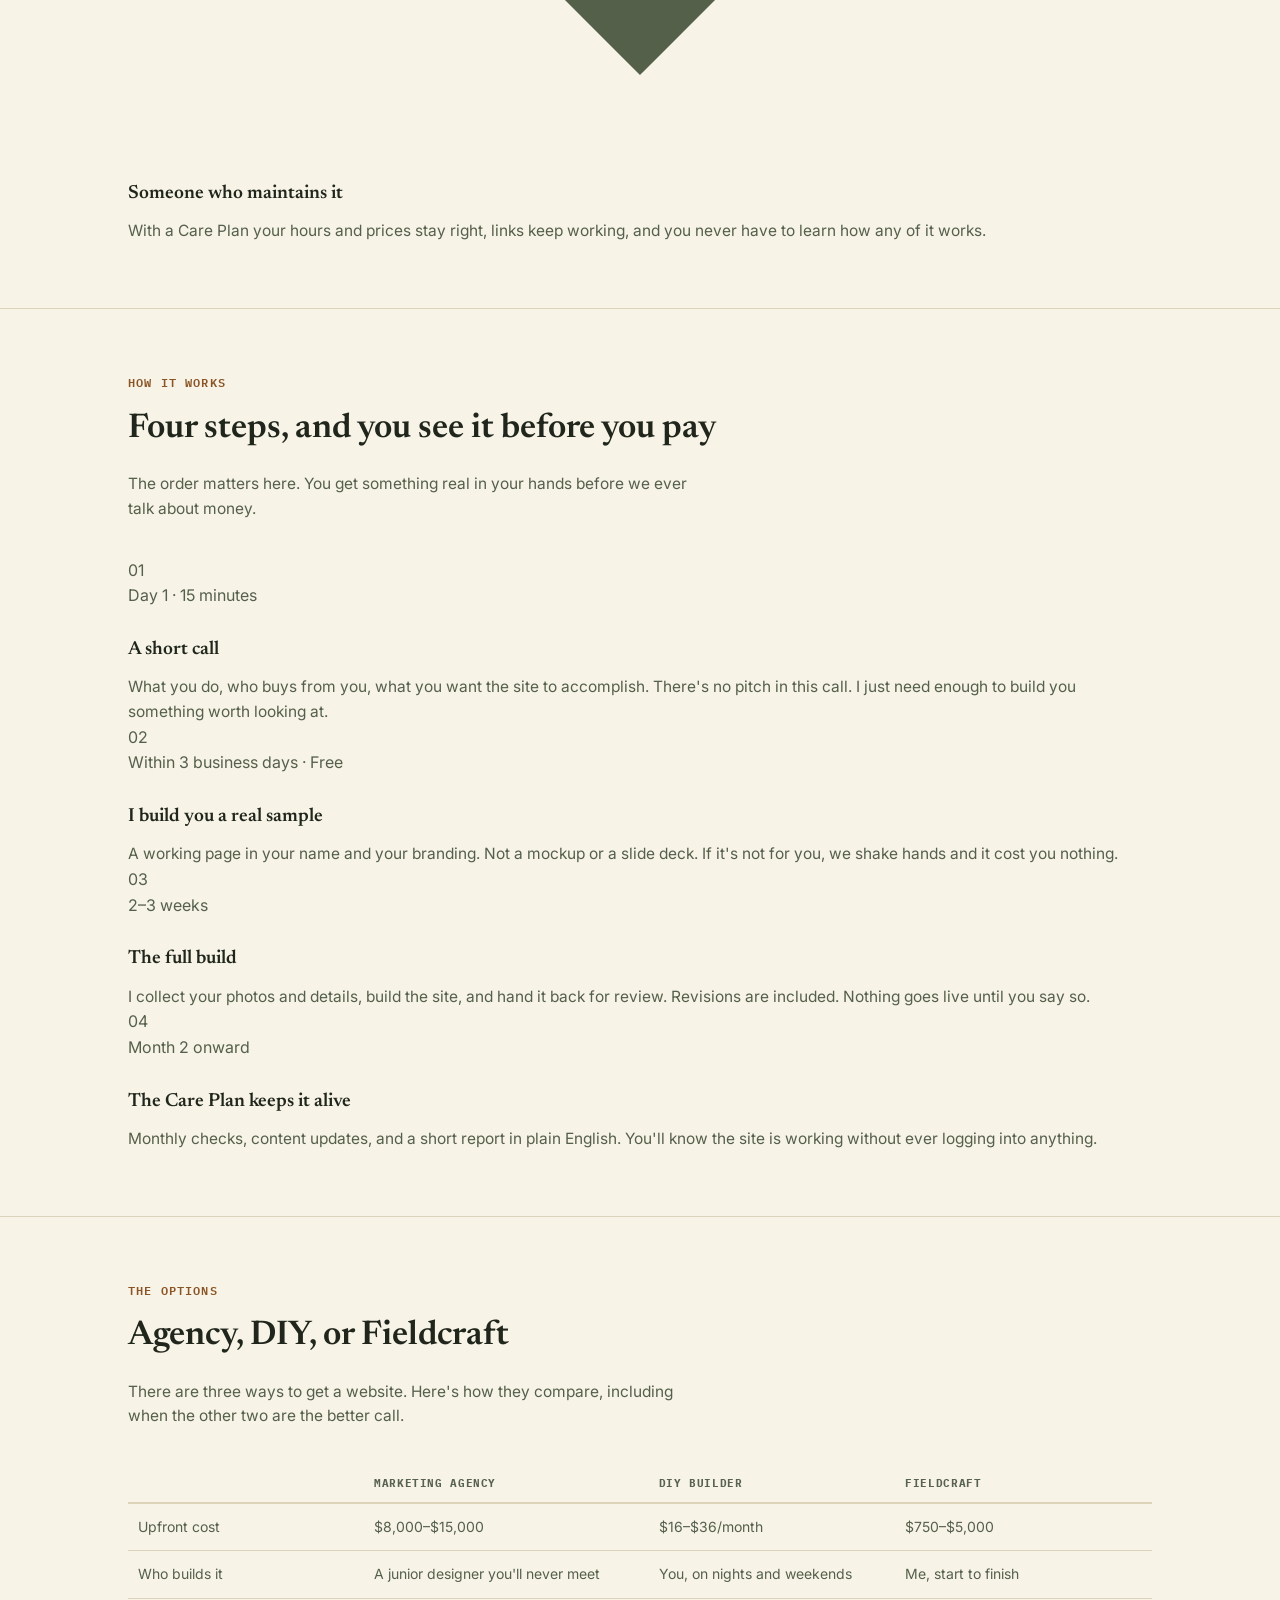
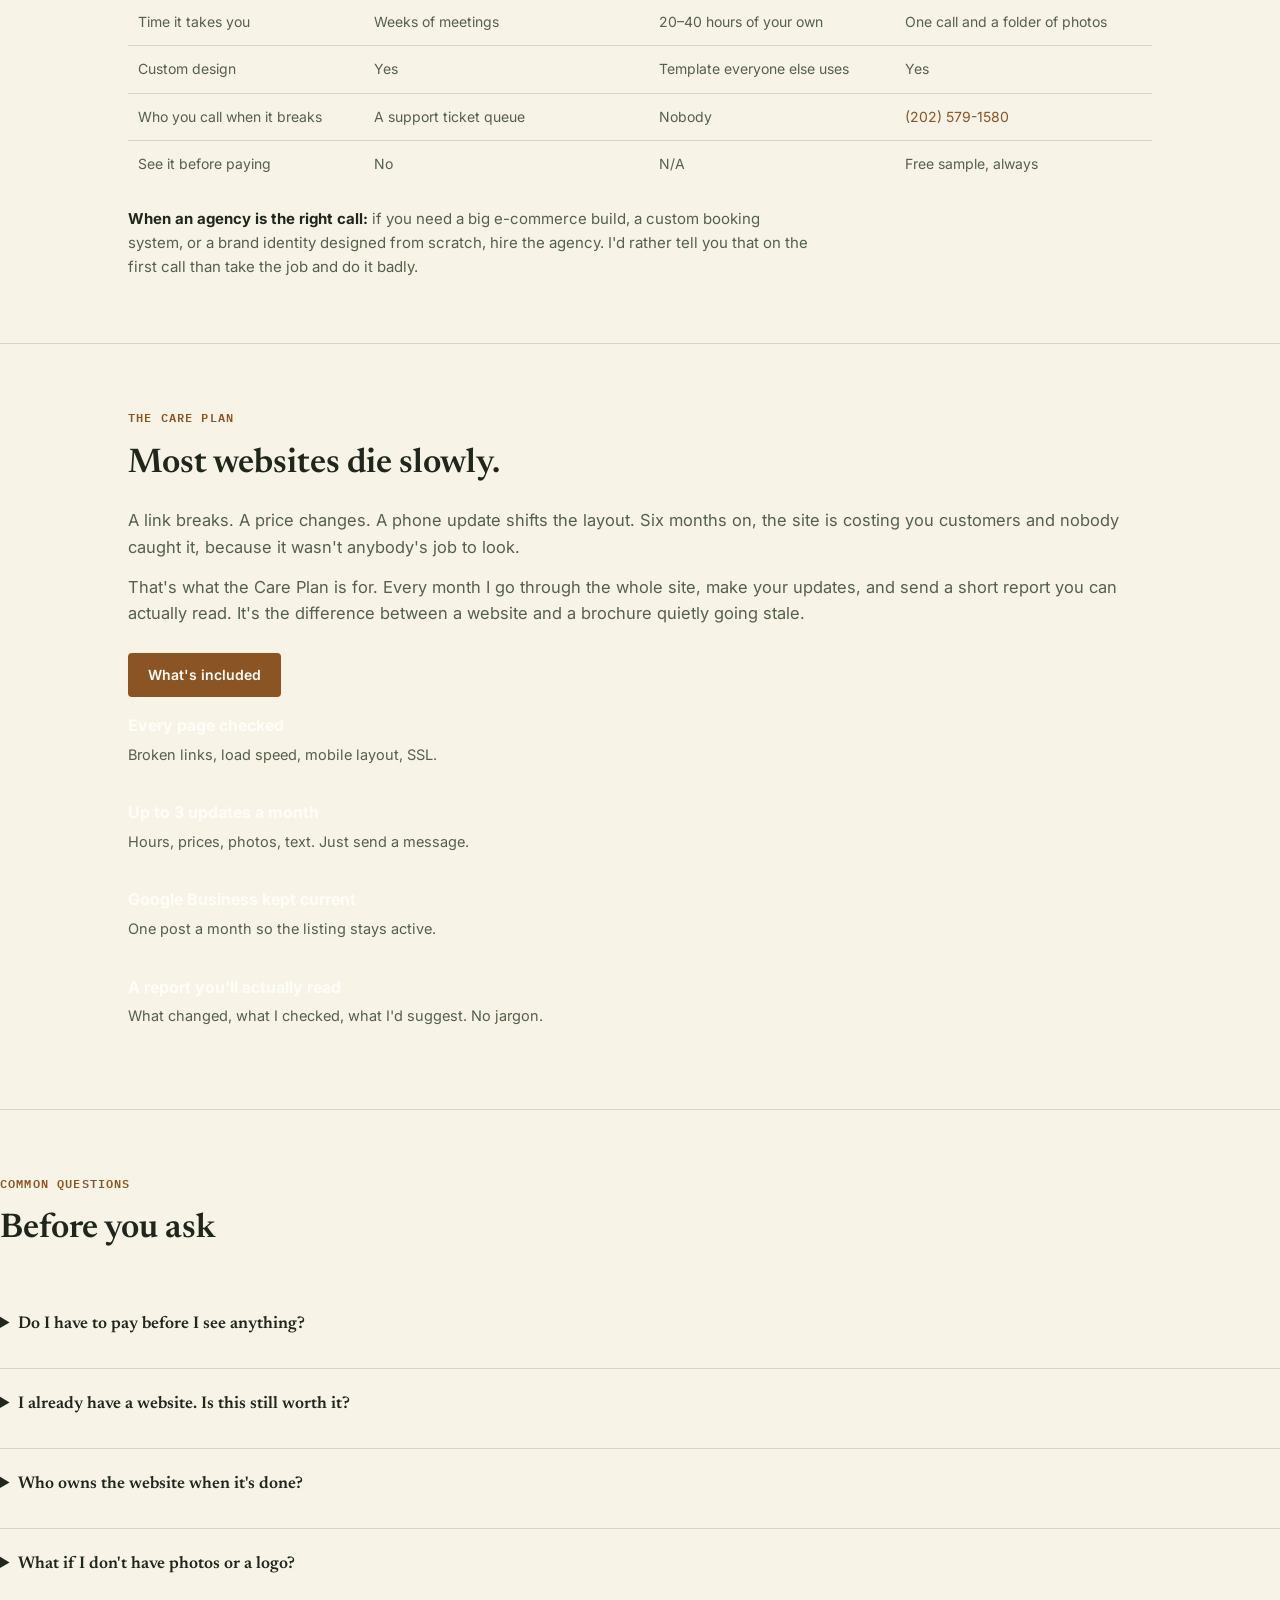
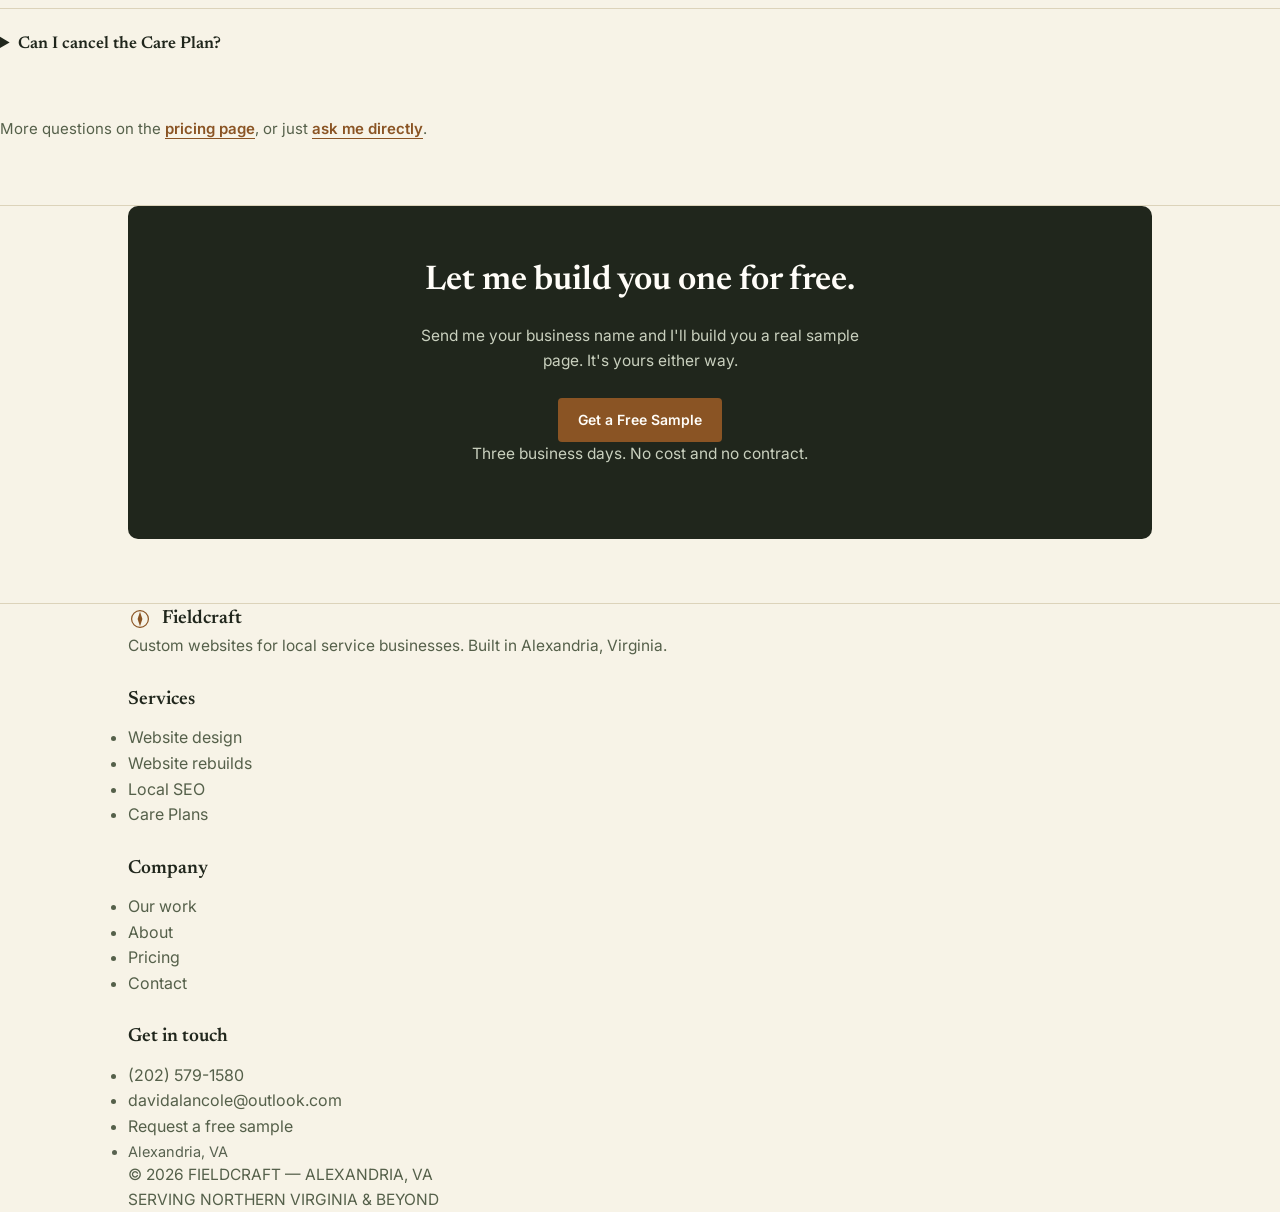
==== commit 303dd832: "Add files via upload" ====
--- a/index.html
+++ b/index.html
@@ -8,11 +8,11 @@
 <meta property="og:title" content="Fieldcraft — Websites for Local Businesses">
 <meta property="og:description" content="Custom websites that bring in calls. Live in 2–3 weeks. Free sample built in your name before you spend a dollar.">
 <meta property="og:type" content="website">
-<meta property="og:image" content="https://anchor-digital-tau.vercel.app/og-image.png">
-<meta property="og:url" content="https://anchor-digital-tau.vercel.app/">
+<meta property="og:image" content="https://fieldcraft-va.vercel.app/og-image.png">
+<meta property="og:url" content="https://fieldcraft-va.vercel.app/">
 <meta property="og:site_name" content="Fieldcraft">
 <meta name="twitter:card" content="summary_large_image">
-<link rel="canonical" href="https://anchor-digital-tau.vercel.app/">
+<link rel="canonical" href="https://fieldcraft-va.vercel.app/">
 
 <link rel="icon" href="data:image/svg+xml,%3Csvg xmlns='http://www.w3.org/2000/svg' viewBox='0 0 40 40'%3E%3Crect width='40' height='40' fill='%2320261C'/%3E%3Ccircle cx='20' cy='20' r='14' fill='none' stroke='%23F7F3E7' stroke-width='2'/%3E%3Cpath d='M20 8 L24 20 L20 32 L16 20 Z' fill='%23A5672E'/%3E%3C/svg%3E">
 <script>document.documentElement.className+=" js";</script>
@@ -25,7 +25,7 @@
   "@type":"ProfessionalService",
   "name":"Fieldcraft",
   "description":"Custom website design for local service businesses.",
-  "url":"https://anchor-digital-tau.vercel.app/",
+  "url":"https://fieldcraft-va.vercel.app/",
   "email":"davidalancole@outlook.com",
   "priceRange":"$750-$5000",
   "address":{"@type":"PostalAddress","addressLocality":"Alexandria","addressRegion":"VA","addressCountry":"US"},
@@ -66,13 +66,13 @@
     <div class="hero-grid">
       <div>
         <div class="eyebrow">Websites for local service businesses</div>
-        <h1>A website that actually <em>brings in the call.</em></h1>
-        <p class="lede">Most local businesses lose customers to a competitor with a better website — not better work. I build sites that fix that, live in 2–3 weeks, backed by a monthly care plan so it never goes stale.</p>
+        <h1>A website that <em>brings in the call.</em></h1>
+        <p class="lede">Plenty of local businesses lose jobs to a competitor whose work is no better. They're just easier to find online. I fix that, usually in two to three weeks, and I stick around after to keep the site current.</p>
         <div class="hero-ctas">
           <a href="contact.html" class="btn lg">Get a Free Sample</a>
           <a href="work.html" class="btn ghost lg">See the Work</a>
         </div>
-        <p class="hero-note">Free sample built in your business's name. No cost, no obligation, no contract to see it.</p>
+        <p class="hero-note">You get a free sample built in your business's name. No cost and no contract to look at it.</p>
       </div>
       <div class="hero-mark" aria-hidden="true">
         <svg viewBox="0 0 200 200"><circle cx="100" cy="100" r="92" fill="none" stroke="var(--line)" stroke-width="1"/><circle cx="100" cy="100" r="66" fill="none" stroke="var(--line)" stroke-width="1"/><circle cx="100" cy="100" r="40" fill="none" stroke="var(--ink)" stroke-width="1.5"/><path d="M100 28 L113 100 L100 172 L87 100 Z" fill="var(--accent)"/><circle cx="100" cy="100" r="4.5" fill="var(--ink)"/><text x="95" y="18" font-family="IBM Plex Mono" font-size="10" fill="var(--ink-soft)">N</text></svg>
@@ -96,31 +96,31 @@
   <div class="wrap">
     <div class="section-label">The problem</div>
     <h2>Your work is good. Your website isn't helping.</h2>
-    <p class="section-intro">Somewhere in this list is usually the reason the phone isn't ringing as often as it should.</p>
+    <p class="section-intro">One of these is usually the reason the phone isn't ringing like it should.</p>
     <div class="grid-2" style="gap:28px 44px;">
       <div class="problem-card">
         <h3 class="h4">There's no website at all</h3>
-        <p>A Facebook page is the whole online presence. When someone gets referred to you and searches your name, they find nothing — and call the competitor who shows up instead.</p>
+        <p>The Facebook page is the whole online presence. Someone gets your name from a friend, searches it, finds nothing, and calls whoever did show up.</p>
       </div>
       <div class="problem-card">
         <h3 class="h4">It hasn't been touched in years</h3>
-        <p>Old prices, wrong hours, a service you stopped offering in 2021. Every outdated detail quietly tells a customer you might not be in business anymore.</p>
+        <p>Old prices. Wrong hours. A service you dropped three years ago. Every stale detail makes a customer wonder if you're still open.</p>
       </div>
       <div class="problem-card">
         <h3 class="h4">It breaks on a phone</h3>
-        <p>Most people find you on their phone. If they have to pinch and zoom to find your number, they're gone before they ever tap it.</p>
+        <p>Most people find you on a phone. If they have to pinch and zoom just to read your number, they've already backed out.</p>
       </div>
       <div class="problem-card">
         <h3 class="h4">Nobody can find it on Google</h3>
-        <p>No service pages, no local keywords, a Google Business Profile that's never been claimed. You're invisible in the exact search where you'd win the job.</p>
+        <p>No service pages, no local keywords, and a Google Business listing nobody ever claimed. You don't show up in the one search that would have won you the job.</p>
       </div>
       <div class="problem-card">
         <h3 class="h4">The last guy vanished</h3>
-        <p>Someone built it, took the money, and stopped answering. Now nobody knows the password and no one can change a phone number.</p>
+        <p>Someone built it, cashed the check, and stopped replying. Now nobody has the password and changing a phone number is a whole ordeal.</p>
       </div>
       <div class="problem-card">
         <h3 class="h4">It looks like everyone else's</h3>
-        <p>A stock template with a stock photo of a handshake. Nothing about it says why a customer should pick you over the three other options.</p>
+        <p>A stock template with a stock photo of two people shaking hands. Nothing on it explains why someone should pick you over the next three results.</p>
       </div>
     </div>
   </div>
@@ -131,7 +131,7 @@
   <div class="wrap">
     <div class="section-label">Recent client work</div>
     <h2>Lett's Property Care</h2>
-    <p class="section-intro">A family-owned landscaping and interior cleaning company in Chesterfield, VA. They needed one site that could sell two very different services, quote jobs without a phone call, and recruit crew — all at once.</p>
+    <p class="section-intro">A family-owned landscaping and interior cleaning company in Chesterfield, VA. One site had to sell two very different services, quote jobs without a phone call, and help them hire.</p>
 
     <div class="site-preview">
       <div class="browser-bar">
@@ -151,19 +151,19 @@
     <div class="grid-4" style="margin-top:32px;">
       <div class="card" style="padding:22px 20px;">
         <h3 class="h4">Instant estimate tool</h3>
-        <p style="font-size:14px;">Four questions, a real price range, emailed automatically — built so enquiries arrive already qualified.</p>
+        <p style="font-size:14px;">Four questions, a real price range, emailed to the customer. Built so the inquiries that reach him are worth answering.</p>
       </div>
       <div class="card" style="padding:22px 20px;">
         <h3 class="h4">Before &amp; after gallery</h3>
-        <p style="font-size:14px;">Real job photos doing the selling — storm cleanup, floors, bathrooms — instead of stock imagery.</p>
+        <p style="font-size:14px;">Real job photos do the selling. Storm cleanup, floors, bathrooms. No stock imagery anywhere.</p>
       </div>
       <div class="card" style="padding:22px 20px;">
         <h3 class="h4">Hiring built in</h3>
-        <p style="font-size:14px;">An application form on the site so a growing crew can be recruited without a separate job posting.</p>
+        <p style="font-size:14px;">An application form right on the site, so hiring doesn't mean posting a job somewhere else every few weeks.</p>
       </div>
       <div class="card" style="padding:22px 20px;">
         <h3 class="h4">Local SEO</h3>
-        <p style="font-size:14px;">Ten service areas named across the Richmond region, structured for local search.</p>
+        <p style="font-size:14px;">Ten towns across the Richmond region, each one named and structured for local search.</p>
       </div>
     </div>
 
@@ -175,38 +175,38 @@
 <section data-reveal>
   <div class="wrap">
     <div class="section-label">What you get</div>
-    <h2>Everything a local business actually needs</h2>
-    <p class="section-intro">Not a page of buzzwords — the specific things that turn a visitor into a phone call.</p>
+    <h2>Everything a local business needs</h2>
+    <p class="section-intro">The specific things that turn someone browsing into someone calling.</p>
     <div class="grid-3">
       <div class="card">
         <div class="card-icon"><svg viewBox="0 0 24 24" fill="none" stroke="currentColor" stroke-width="1.6"><rect x="2" y="3" width="20" height="14" rx="2"/><line x1="8" y1="21" x2="16" y2="21"/><line x1="12" y1="17" x2="12" y2="21"/></svg></div>
         <h3>A custom design</h3>
-        <p>Built around your business, your photos, and your branding. No template anyone else is using — the design should look like your company, not like software.</p>
+        <p>Built around your business, your photos, your colors. Your site shouldn't look like software. It should look like your company.</p>
       </div>
       <div class="card">
         <div class="card-icon"><svg viewBox="0 0 24 24" fill="none" stroke="currentColor" stroke-width="1.6"><rect x="5" y="2" width="14" height="20" rx="2"/><line x1="12" y1="18" x2="12" y2="18"/></svg></div>
         <h3>Works on a phone</h3>
-        <p>Designed for the phone first, because that's where your customers are. Tap-to-call numbers, readable text, nothing to pinch or zoom.</p>
+        <p>Phone first, because that's where your customers are. Tap-to-call numbers and text you can read without zooming.</p>
       </div>
       <div class="card">
         <div class="card-icon"><svg viewBox="0 0 24 24" fill="none" stroke="currentColor" stroke-width="1.6"><circle cx="11" cy="11" r="8"/><line x1="21" y1="21" x2="16.65" y2="16.65"/></svg></div>
         <h3>Found on Google</h3>
-        <p>Service pages, local keywords, page titles, and Google Business Profile setup — so you show up when someone nearby searches what you do.</p>
+        <p>Service pages, local keywords, page titles, and your Google Business listing set up right, so you turn up when someone nearby searches for what you do.</p>
       </div>
       <div class="card">
         <div class="card-icon"><svg viewBox="0 0 24 24" fill="none" stroke="currentColor" stroke-width="1.6"><path d="M22 16.92v3a2 2 0 0 1-2.18 2 19.79 19.79 0 0 1-8.63-3.07 19.5 19.5 0 0 1-6-6 19.79 19.79 0 0 1-3.07-8.67A2 2 0 0 1 4.11 2h3a2 2 0 0 1 2 1.72c.127.96.361 1.903.7 2.81a2 2 0 0 1-.45 2.11L8.09 9.91a16 16 0 0 0 6 6l1.27-1.27a2 2 0 0 1 2.11-.45c.907.339 1.85.573 2.81.7A2 2 0 0 1 22 16.92z"/></svg></div>
-        <h3>Ways to actually reach you</h3>
-        <p>Quote forms, tap-to-call, contact forms that land in your inbox. Every page gives the customer an obvious next step.</p>
+        <h3>Ways to reach you</h3>
+        <p>Quote forms, tap-to-call, contact forms that land in your inbox. Every page makes the next step obvious.</p>
       </div>
       <div class="card">
         <div class="card-icon"><svg viewBox="0 0 24 24" fill="none" stroke="currentColor" stroke-width="1.6"><path d="M12 2l3.09 6.26L22 9.27l-5 4.87 1.18 6.88L12 17.77l-6.18 3.25L7 14.14 2 9.27l6.91-1.01L12 2z"/></svg></div>
         <h3>Proof you're worth hiring</h3>
-        <p>Your reviews, your real job photos, your licensing and insurance — the things that make a stranger trust you enough to call.</p>
+        <p>Your reviews, your job photos, your licensing and insurance. The things that get a stranger comfortable enough to call.</p>
       </div>
       <div class="card">
         <div class="card-icon"><svg viewBox="0 0 24 24" fill="none" stroke="currentColor" stroke-width="1.6"><path d="M20.84 4.61a5.5 5.5 0 0 0-7.78 0L12 5.67l-1.06-1.06a5.5 5.5 0 0 0-7.78 7.78l1.06 1.06L12 21.23l7.78-7.78 1.06-1.06a5.5 5.5 0 0 0 0-7.78z"/></svg></div>
         <h3>Someone who maintains it</h3>
-        <p>The Care Plan means hours, prices, and photos stay current, links keep working, and you never have to learn how any of it works.</p>
+        <p>With a Care Plan your hours and prices stay right, links keep working, and you never have to learn how any of it works.</p>
       </div>
     </div>
   </div>
@@ -217,31 +217,31 @@
   <div class="wrap">
     <div class="section-label">How it works</div>
     <h2>Four steps, and you see it before you pay</h2>
-    <p class="section-intro">The order matters: you get something real in your hands before money is ever discussed.</p>
+    <p class="section-intro">The order matters here. You get something real in your hands before we ever talk about money.</p>
     <div class="timeline">
       <div class="tl-step">
         <div class="tl-dot">01</div>
         <div class="tl-when">Day 1 · 15 minutes</div>
         <h3>A short call</h3>
-        <p>What you do, who your customers are, what you want the site to make happen. No pitch — I just need enough to build something worth showing you.</p>
+        <p>What you do, who buys from you, what you want the site to accomplish. There's no pitch in this call. I just need enough to build you something worth looking at.</p>
       </div>
       <div class="tl-step">
         <div class="tl-dot">02</div>
         <div class="tl-when">Within 3 business days · Free</div>
         <h3>I build you a real sample</h3>
-        <p>An actual working page in your business's name and branding — not a mockup, not a slideshow. If you don't like it, we're done and it cost you nothing.</p>
+        <p>A working page in your name and your branding. Not a mockup or a slide deck. If it's not for you, we shake hands and it cost you nothing.</p>
       </div>
       <div class="tl-step">
         <div class="tl-dot">03</div>
         <div class="tl-when">2–3 weeks</div>
         <h3>The full build</h3>
-        <p>Once you're in, I collect your photos and details, build the whole site, and you review it. Revisions included. Nothing goes live until you say it's right.</p>
+        <p>I collect your photos and details, build the site, and hand it back for review. Revisions are included. Nothing goes live until you say so.</p>
       </div>
       <div class="tl-step">
         <div class="tl-dot">04</div>
         <div class="tl-when">Month 2 onward</div>
         <h3>The Care Plan keeps it alive</h3>
-        <p>Monthly checks, content updates, and a plain-English report so you always know your site is working — without ever logging into anything.</p>
+        <p>Monthly checks, content updates, and a short report in plain English. You'll know the site is working without ever logging into anything.</p>
       </div>
     </div>
   </div>
@@ -252,7 +252,7 @@
   <div class="wrap">
     <div class="section-label">The options</div>
     <h2>Agency, DIY, or Fieldcraft</h2>
-    <p class="section-intro">There are three real ways to get a website. Here's the honest comparison, including where the other two make more sense.</p>
+    <p class="section-intro">There are three ways to get a website. Here's how they compare, including when the other two are the better call.</p>
     <div class="table-scroll"><table class="compare">
       <tr>
         <th></th>
@@ -288,7 +288,7 @@
         <td>Who you call when it breaks</td>
         <td>A support ticket queue</td>
         <td>Nobody</td>
-        <td class="hi">My actual phone</td>
+        <td class="hi"><a href="tel:+12025791580" style="color:var(--accent);">(202) 579-1580</a></td>
       </tr>
       <tr>
         <td>See it before paying</td>
@@ -297,7 +297,7 @@
         <td class="hi">Free sample, always</td>
       </tr>
     </table></div>
-    <p style="margin-top:20px;font-size:15px;max-width:680px;"><strong style="color:var(--ink);">When an agency is the right call:</strong> if you need a large e-commerce build, a custom booking system, or a full brand identity from scratch, hire the agency. I'll tell you that on the first call rather than take the job.</p>
+    <p style="margin-top:20px;font-size:15px;max-width:680px;"><strong style="color:var(--ink);">When an agency is the right call:</strong> if you need a big e-commerce build, a custom booking system, or a brand identity designed from scratch, hire the agency. I'd rather tell you that on the first call than take the job and do it badly.</p>
   </div>
 </section>
 
@@ -308,14 +308,14 @@
       <div>
         <div class="section-label">The Care Plan</div>
         <h2>Most websites die slowly.</h2>
-        <p style="font-size:16.5px;">A link breaks. A price changes. A phone update makes the layout shift. Six months later the site is quietly costing you customers and nobody noticed — because there was nobody whose job it was to look.</p>
-        <p style="margin-top:14px;font-size:16.5px;">The Care Plan is that person. Every month I check the whole site, make your updates, and send you a short report in plain English. It isn't an upsell — it's the difference between a website and a brochure that slowly rots.</p>
+        <p style="font-size:16.5px;">A link breaks. A price changes. A phone update shifts the layout. Six months on, the site is costing you customers and nobody caught it, because it wasn't anybody's job to look.</p>
+        <p style="margin-top:14px;font-size:16.5px;">That's what the Care Plan is for. Every month I go through the whole site, make your updates, and send a short report you can actually read. It's the difference between a website and a brochure quietly going stale.</p>
         <a href="services.html" class="btn on-dark" style="margin-top:26px;">What's included</a>
       </div>
       <div>
         <ul style="list-style:none;">
           <li style="padding:16px 0;border-bottom:1px solid rgba(255,255,255,.12);"><strong style="color:var(--cream-white);display:block;margin-bottom:3px;">Every page checked</strong><span style="font-size:14.5px;">Broken links, load speed, mobile layout, SSL.</span></li>
-          <li style="padding:16px 0;border-bottom:1px solid rgba(255,255,255,.12);"><strong style="color:var(--cream-white);display:block;margin-bottom:3px;">Up to 3 updates a month</strong><span style="font-size:14.5px;">Hours, prices, photos, text — just send a message.</span></li>
+          <li style="padding:16px 0;border-bottom:1px solid rgba(255,255,255,.12);"><strong style="color:var(--cream-white);display:block;margin-bottom:3px;">Up to 3 updates a month</strong><span style="font-size:14.5px;">Hours, prices, photos, text. Just send a message.</span></li>
           <li style="padding:16px 0;border-bottom:1px solid rgba(255,255,255,.12);"><strong style="color:var(--cream-white);display:block;margin-bottom:3px;">Google Business kept current</strong><span style="font-size:14.5px;">One post a month so the listing stays active.</span></li>
           <li style="padding:16px 0;"><strong style="color:var(--cream-white);display:block;margin-bottom:3px;">A report you'll actually read</strong><span style="font-size:14.5px;">What changed, what I checked, what I'd suggest. No jargon.</span></li>
         </ul>
@@ -332,23 +332,23 @@
     <div style="margin-top:32px;">
       <details class="faq-item">
         <summary class="faq-q">Do I have to pay before I see anything?</summary>
-        <div class="faq-a">No. You get a free one-page sample in your own name and branding first. You only pay if you want the full site built. If you don't like it, you owe nothing and we part on good terms.</div>
+        <div class="faq-a">No. You get a free one-page sample in your own name and branding first, and you only pay if you want the full site. If it's not right, you owe me nothing.</div>
       </details>
       <details class="faq-item">
-        <summary class="faq-q">I already have a website — is this still worth it?</summary>
-        <div class="faq-a">Depends on whether it's bringing you work. If it's outdated, slow, broken on phones, or invisible on Google, a rebuild usually pays for itself. If it's fine and just needs upkeep, I'll put you straight on a Care Plan instead of selling you a rebuild you don't need.</div>
+        <summary class="faq-q">I already have a website. Is this still worth it?</summary>
+        <div class="faq-a">Depends whether it's bringing you work. If it's slow, dated, broken on phones, or nowhere on Google, a rebuild usually pays for itself. If it's fine and just needs looking after, I'll put you on a Care Plan instead of selling you a rebuild you don't need.</div>
       </details>
       <details class="faq-item">
         <summary class="faq-q">Who owns the website when it's done?</summary>
-        <div class="faq-a">You do — completely, once it's paid for. The domain, the content, the design, the code. If you ever want to leave, you take the whole site with you and I'll help hand it over. No hostage situations.</div>
+        <div class="faq-a">You do, completely, once it's paid for. Domain, content, design, code. If you ever want to move on, you take all of it and I'll help with the handover.</div>
       </details>
       <details class="faq-item">
         <summary class="faq-q">What if I don't have photos or a logo?</summary>
-        <div class="faq-a">We work with what you have. Phone photos of real jobs beat stock photography every time, so even a handful helps enormously. If there's no logo, I'll set your name in type properly — plenty of good local brands are exactly that.</div>
+        <div class="faq-a">We work with what you've got. Phone photos of real jobs beat stock photography every time, so even a handful goes a long way. No logo is fine too. I'll set your name in type, which is all plenty of good local brands ever had.</div>
       </details>
       <details class="faq-item">
         <summary class="faq-q">Can I cancel the Care Plan?</summary>
-        <div class="faq-a">Any time, with 30 days' notice. You keep your website either way. It's month-to-month on purpose — if it isn't worth it to you, it shouldn't be hard to leave.</div>
+        <div class="faq-a">Any time, with 30 days' notice, and you keep your website either way. It's month-to-month on purpose. If it stops being worth it, leaving shouldn't be a fight.</div>
       </details>
     </div>
     <p style="margin-top:28px;font-size:15px;">More questions on the <a href="pricing.html" style="color:var(--accent);font-weight:600;border-bottom:1px solid var(--accent);">pricing page</a>, or just <a href="contact.html" style="color:var(--accent);font-weight:600;border-bottom:1px solid var(--accent);">ask me directly</a>.</p>
@@ -360,9 +360,9 @@
   <div class="wrap">
     <div class="cta-band">
       <h2>Let me build you one for free.</h2>
-      <p>Send your business name and I'll build a real sample page — yours to keep looking at, whether or not you hire me.</p>
+      <p>Send me your business name and I'll build you a real sample page. It's yours either way.</p>
       <a href="contact.html" class="btn lg">Get a Free Sample</a>
-      <p class="cta-sub">Takes 3 business days. No cost, no contract, no obligation.</p>
+      <p class="cta-sub">Three business days. No cost and no contract.</p>
     </div>
   </div>
 </section>
@@ -400,6 +400,7 @@
       <div class="footer-col">
         <h3 class="h4">Get in touch</h3>
         <ul>
+          <li><a href="tel:+12025791580">(202) 579-1580</a></li>
           <li><a href="mailto:davidalancole@outlook.com">davidalancole@outlook.com</a></li>
           <li><a href="contact.html">Request a free sample</a></li>
           <li style="color:var(--ink-soft);font-size:14.5px;">Alexandria, VA</li>
@@ -414,5 +415,6 @@
 </footer>
 
 <script src="js/main.js"></script>
+<script defer src="/_vercel/insights/script.js"></script>
 </body>
 </html>
